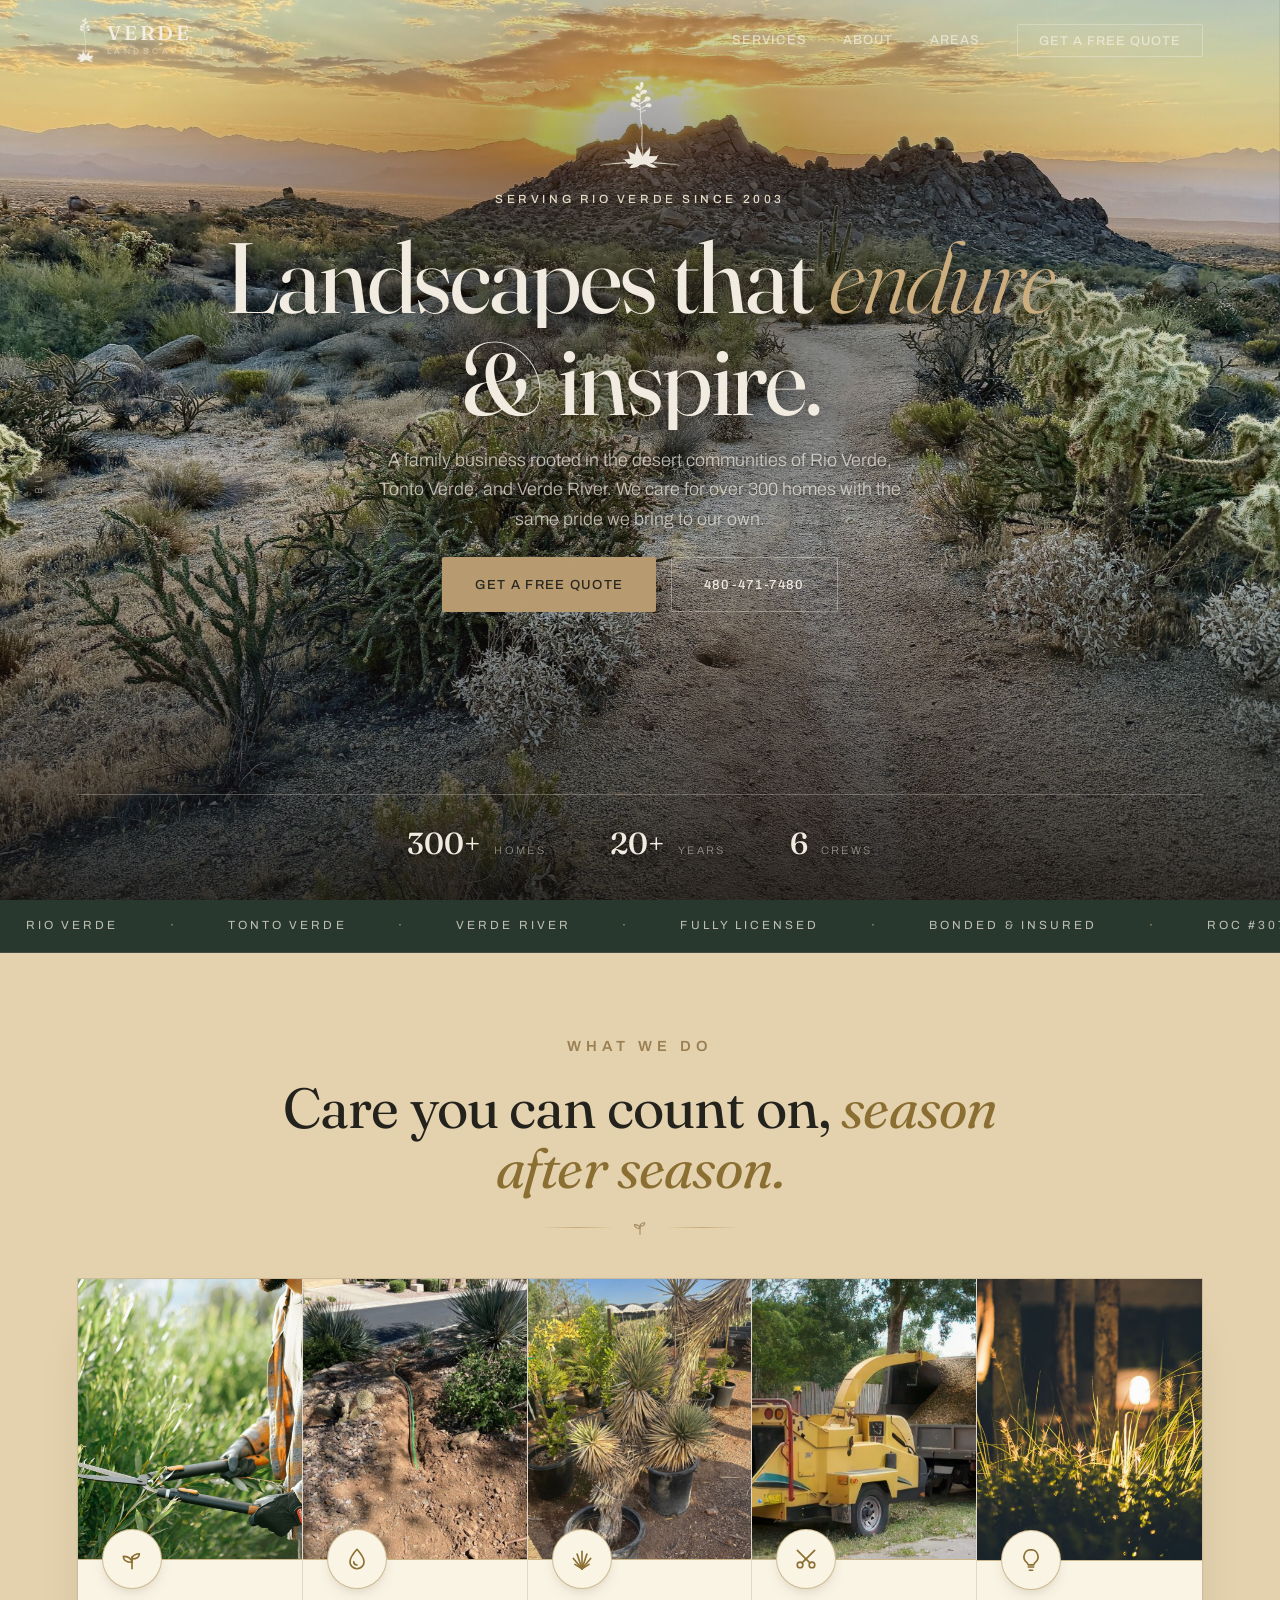
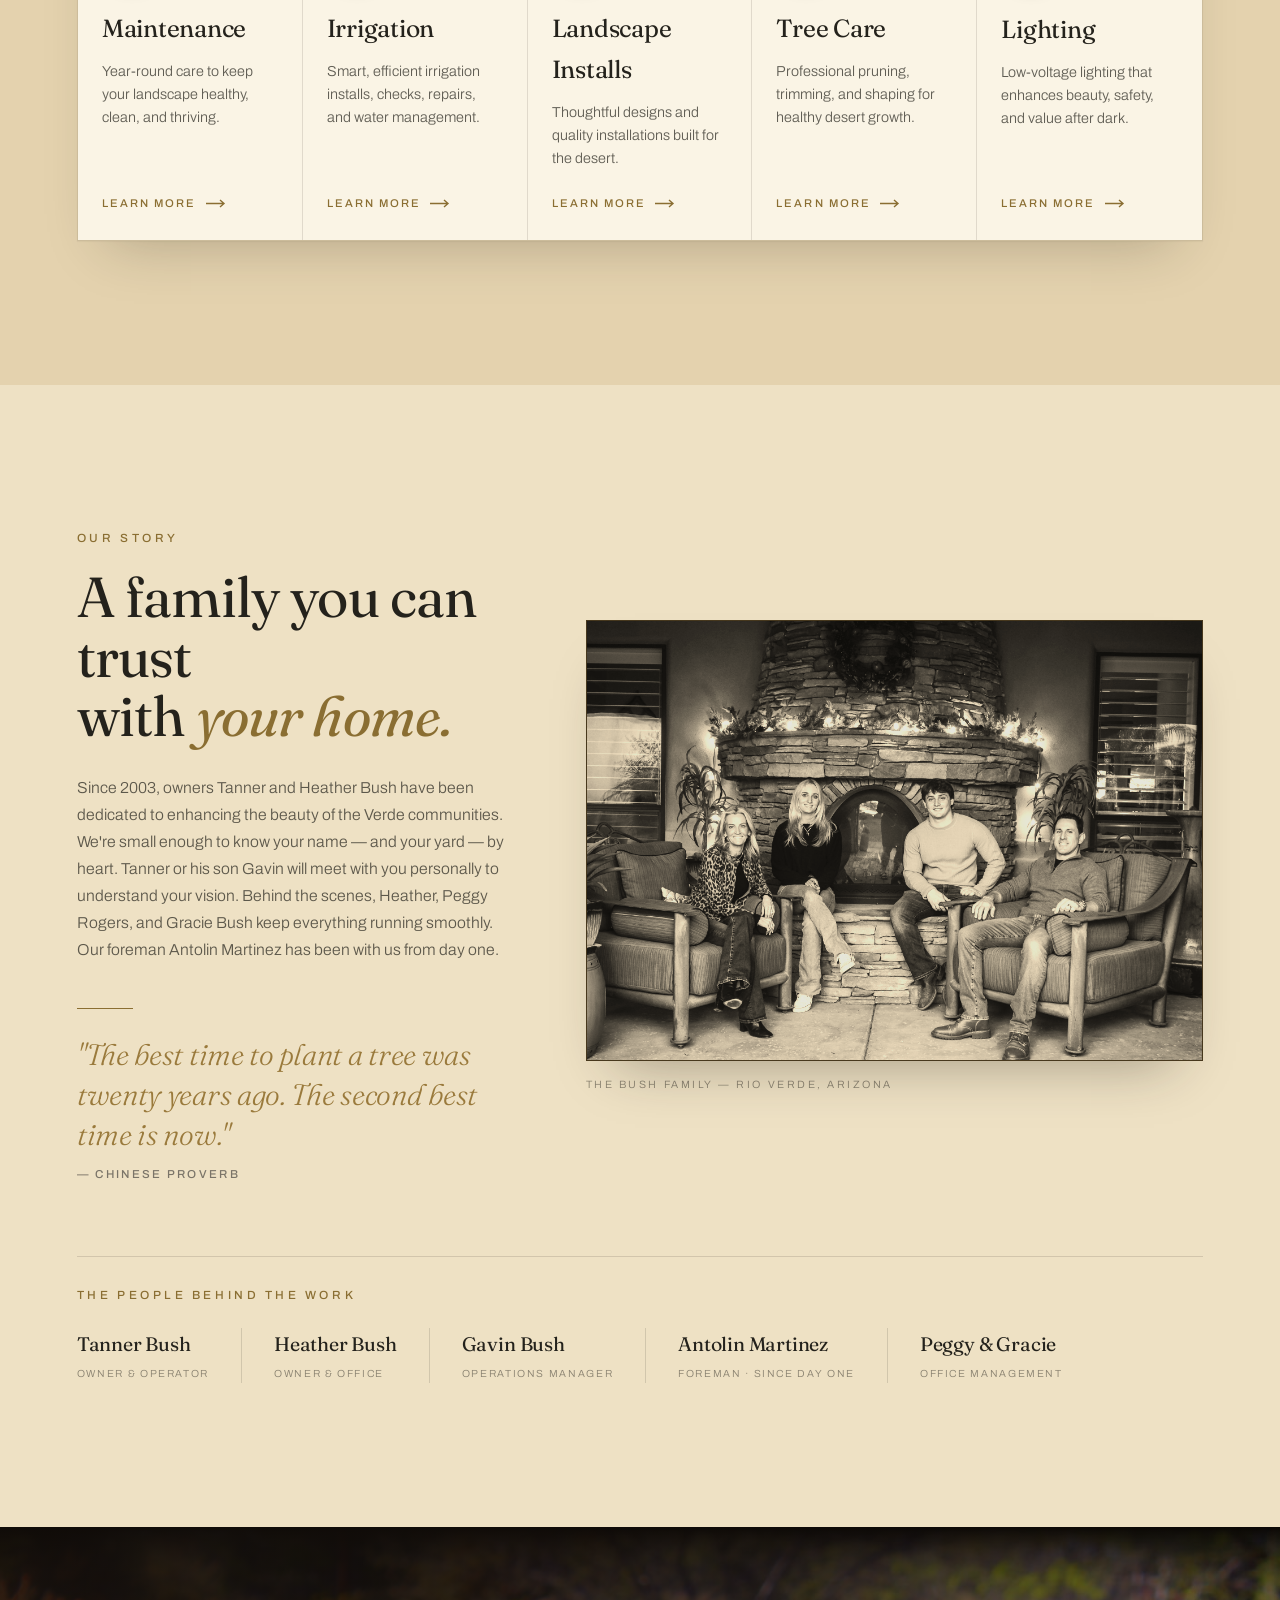
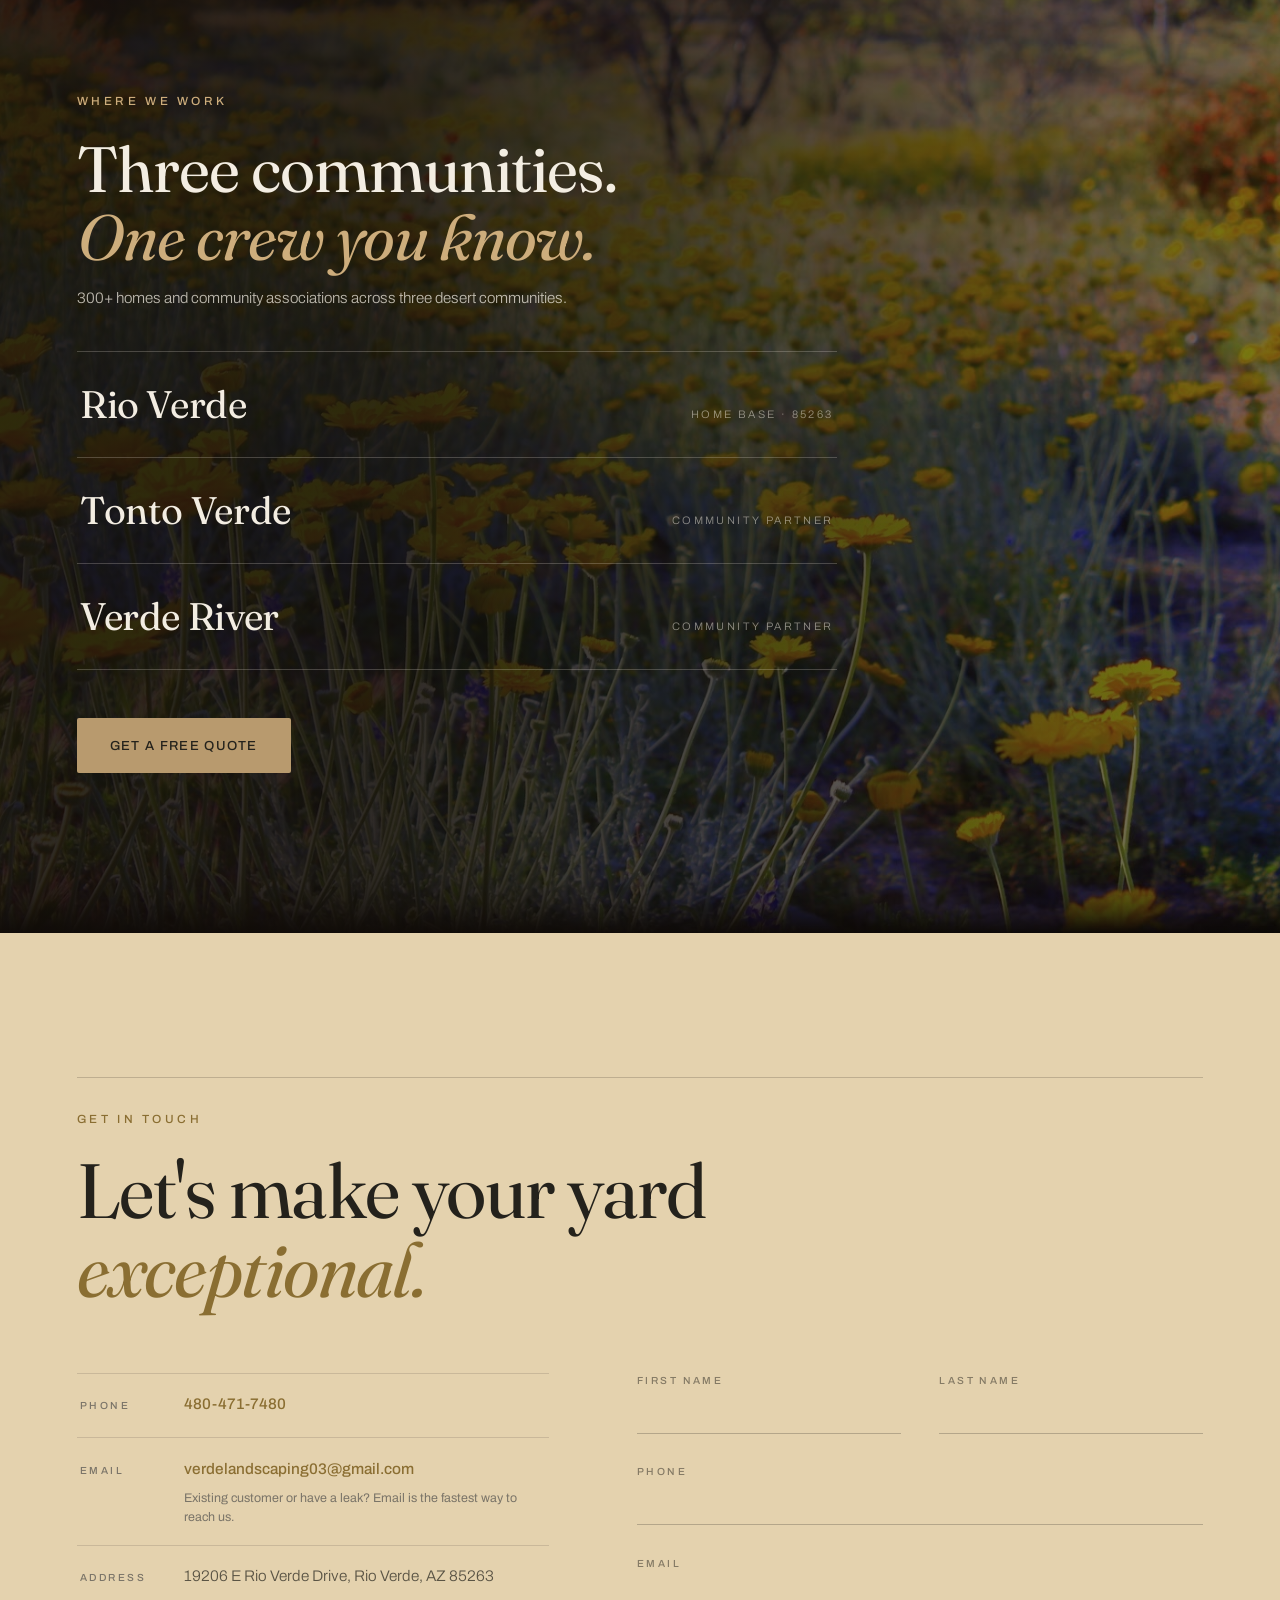
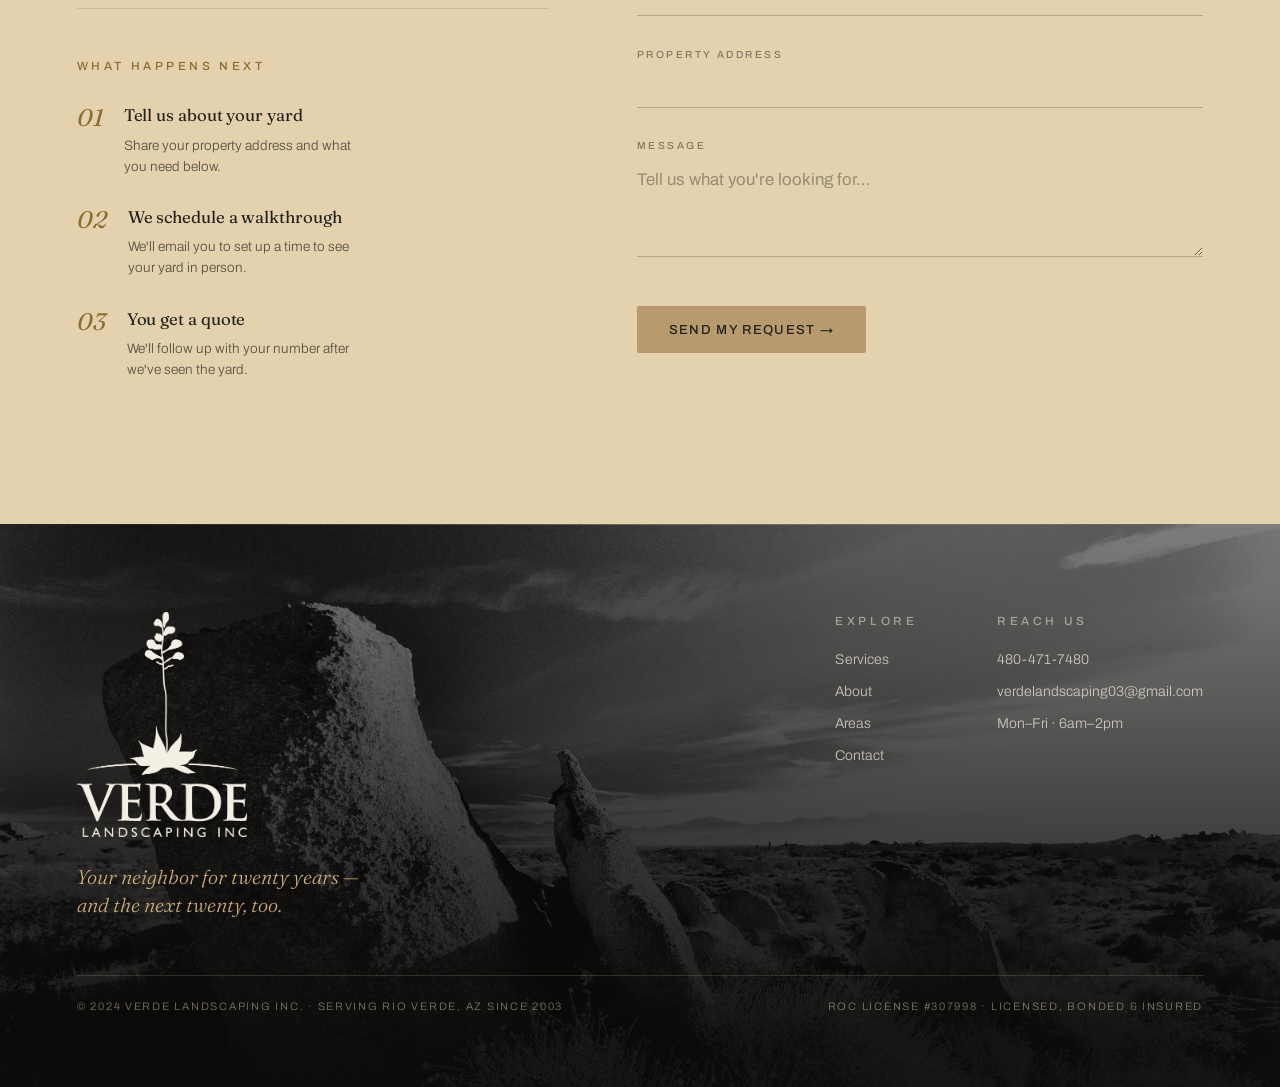
==== index.html @ 2bb6f4e3 "Remove duplicate hairline between contact list and What Happens Next block Co-Authored-By: Claude So" ====
<!DOCTYPE html>
<html lang="en">
<head>
<meta charset="UTF-8">
<meta name="viewport" content="width=device-width, initial-scale=1.0">
<title>Verde Landscaping Inc. — Rio Verde, Arizona</title>
<meta name="description" content="Family-run landscaping in Rio Verde, Tonto Verde & Verde River, AZ. Licensed, bonded & insured. Serving 300+ homes since 2003.">
<link rel="icon" type="image/png" href="[data-uri]">
<link rel="preconnect" href="https://fonts.googleapis.com">
<link rel="preconnect" href="https://fonts.gstatic.com" crossorigin>
<link href="https://fonts.googleapis.com/css2?family=Fraunces:ital,opsz,wght@0,9..144,300;0,9..144,400;0,9..144,500;0,9..144,600;1,9..144,300;1,9..144,400;1,9..144,500&family=Archivo:wght@300;400;500;600&display=swap" rel="stylesheet">
<style>
:root{
  --bg:#E4D2AE;          /* tan page backdrop */
  --bg2:#EEE1C4;         /* raised surface — cards, about */
  --night:#29382E;       /* deep verde band — marquee, areas, footer */
  --cream:#24221C;       /* primary INK text (name kept for cascade) */
  --cream-70:rgba(36,34,28,.72);
  --cream-50:rgba(36,34,28,.5);
  --cream-line:rgba(36,34,28,.14);
  --green:#B89A6E;       /* action — warm gold (buttons take ink text) */
  --green-deep:#9A7E54;
  --green-lt:#8A6E32;    /* labels, links, accents on cream */
  --sage:#9A7A3C;        /* italic highlights — gold-brown */
  --dawn:#CDAD7C;        /* hero emphasis — warm sand (on photo) */
  --taupe:#7A7468;       /* muted labels on cream */
  --on-dark:#F3EDE2;     /* light text on the deep-green/photo bands */
  --on-dark-70:rgba(243,237,226,.74);
  --on-dark-50:rgba(243,237,226,.52);
  --serif:'Fraunces',Georgia,serif;
  --sans:'Archivo',-apple-system,'Segoe UI',sans-serif;
  --ease:cubic-bezier(.22,.61,.36,1);
  --pad:6vw;
}
*{margin:0;padding:0;box-sizing:border-box}
html{scroll-behavior:smooth}
body{
  font-family:var(--sans);font-weight:300;
  background:var(--bg);color:var(--cream);
  line-height:1.65;-webkit-font-smoothing:antialiased;overflow-x:hidden;
}
img{display:block;max-width:100%}
a{color:inherit;text-decoration:none}
::selection{background:var(--green);color:var(--cream)}

/* grain texture */
.grain{
  position:fixed;inset:0;z-index:90;pointer-events:none;opacity:.06;
  background-image:url("data:image/svg+xml,%3Csvg xmlns='http://www.w3.org/2000/svg' width='180' height='180'%3E%3Cfilter id='n'%3E%3CfeTurbulence type='fractalNoise' baseFrequency='0.85' numOctaves='2'/%3E%3C/filter%3E%3Crect width='180' height='180' filter='url(%23n)'/%3E%3C/svg%3E");
}

.label{
  font-size:.74rem;letter-spacing:.3em;text-transform:uppercase;
  font-weight:500;color:var(--green-lt);
}
.hline{
  display:block;height:1px;background:var(--cream);opacity:.2;
  transform:scaleX(0);transform-origin:left;transition:transform 1.4s var(--ease);
}
.hline.in{transform:scaleX(1)}

.reveal{opacity:0;transform:translateY(30px);transition:opacity .9s var(--ease),transform .9s var(--ease)}
.reveal.in{opacity:1;transform:none}
.reveal.d1{transition-delay:.12s}.reveal.d2{transition-delay:.24s}.reveal.d3{transition-delay:.36s}.reveal.d4{transition-delay:.48s}.reveal.d5{transition-delay:.6s}
@media (prefers-reduced-motion:reduce){
  html{scroll-behavior:auto}
  .reveal,.hline{opacity:1;transform:none;transition:none}
  .hline{opacity:.2}
  .line-inner{transform:none!important;transition:none!important}
  .mq-track{animation:none!important}
  #heroBg{transform:none!important}
}


.hero h1{text-shadow:0 2px 20px rgba(13,9,7,.75)}
.hero-sub{text-shadow:0 1px 12px rgba(13,9,7,.8)}
.hstat b,.hstat span{text-shadow:0 1px 10px rgba(13,9,7,.85)}

/* ============ NAV ============ */
.nav{position:fixed;inset:0 0 auto 0;z-index:100;transition:background .45s var(--ease),box-shadow .45s}
.nav.solid{background:rgba(228,210,174,.92);-webkit-backdrop-filter:blur(14px);backdrop-filter:blur(14px);box-shadow:0 1px 0 rgba(36,34,28,.1)}
.nav-inner{display:flex;align-items:center;justify-content:space-between;padding:1.1rem var(--pad)}
.nav.solid .nav-inner{padding:.75rem var(--pad)}
.lockup{display:flex;align-items:center;gap:.85rem}
.logo-mark{height:44px;width:auto;transition:height .45s var(--ease)}
.nav.solid .logo-mark{height:36px}
.logo-mark.mark-dark{display:none}
.nav.solid .logo-mark.mark-light{display:none}
.nav.solid .logo-mark.mark-dark{display:block}
.logo-text{font-family:var(--serif);font-weight:500;font-size:1.25rem;letter-spacing:.14em;color:var(--on-dark);line-height:1;transition:color .45s}
.logo-text small{display:block;font-family:var(--sans);font-weight:400;font-size:.52rem;letter-spacing:.42em;text-transform:uppercase;color:var(--on-dark-50);margin-top:.35rem;transition:color .45s}
.nav.solid .logo-text{color:var(--cream)}
.nav.solid .logo-text small{color:var(--cream-50)}
.nav-links{display:flex;align-items:center;gap:2.3rem;list-style:none}
.nav-links a{font-size:.8rem;font-weight:500;letter-spacing:.08em;text-transform:uppercase;color:var(--on-dark-70);transition:color .3s}
.nav-links a:hover{color:var(--on-dark)}
.nav.solid .nav-links a{color:var(--cream-70)}
.nav.solid .nav-links a:hover{color:var(--cream)}
.nav-cta{border:1px solid rgba(243,237,226,.4);padding:.55rem 1.3rem;border-radius:2px;transition:all .3s!important}
.nav-cta:hover{background:var(--green);border-color:var(--green);color:var(--cream)!important}
.nav.solid .nav-cta{border-color:rgba(36,34,28,.25)}
.nav.solid .nav-cta:hover{background:var(--green);border-color:var(--green);color:var(--cream)!important}
.nav-toggle{display:none;background:none;border:0;cursor:pointer;width:34px;height:24px;position:relative;z-index:101}
.nav-toggle span{position:absolute;left:0;width:100%;height:1.5px;background:var(--on-dark);transition:.3s}
.nav.solid .nav-toggle span{background:var(--cream)}
.nav-toggle span:nth-child(1){top:4px}.nav-toggle span:nth-child(2){top:11px}.nav-toggle span:nth-child(3){top:18px}

/* ============ HERO ============ */
.hero{position:relative;min-height:100vh;display:flex;flex-direction:column;justify-content:flex-end;overflow:hidden;background:var(--night)}
#heroBg{position:absolute;inset:-12% 0;will-change:transform;background:url('assets/photos/hero.jpg') center 67%/cover no-repeat}
.hero::after{
  content:"";position:absolute;inset:0;
  background:radial-gradient(56% 42% at 50% 24%,rgba(13,9,7,.38),transparent 78%),linear-gradient(to top,var(--bg) 0%,rgba(26,19,14,.18) 26%,rgba(18,13,9,.25) 100%);
}
.hero-side{
  position:absolute;left:calc(var(--pad)/2.5);bottom:24vh;z-index:3;
  writing-mode:vertical-rl;transform:rotate(180deg);
  font-size:.62rem;letter-spacing:.4em;text-transform:uppercase;color:var(--cream-50);
}
.hero{justify-content:flex-start;padding-top:max(82px,6vh)}
.hero-main{position:relative;z-index:2;padding:0 var(--pad);display:flex;flex-direction:column;align-items:center;text-align:center}
.hero-logo{height:clamp(78px,9.5vh,112px);width:auto;filter:drop-shadow(0 8px 32px rgba(0,0,0,.55));margin-bottom:1.1rem}
.hero-eyebrow{margin-bottom:.9rem}
.hero h1{font-family:var(--serif);font-weight:400;line-height:1.02;letter-spacing:-.02em;font-size:clamp(3rem,7.8vw,6.8rem);color:var(--cream)}
.hero h1 .ln{display:block;overflow:hidden}
.line-inner{display:inline-block;transform:translateY(115%);transition:transform 1.1s var(--ease)}
.ln:nth-child(1) .line-inner{transition-delay:.25s}
.ln:nth-child(2) .line-inner{transition-delay:.4s}
.hero.loaded .line-inner{transform:none}
.hero h1 em{font-style:italic;font-weight:300;color:var(--dawn)}
.hero-row{position:relative;z-index:2;display:flex;flex-direction:column;align-items:center;text-align:center;gap:1.4rem;padding:0 var(--pad);margin-top:1rem}
.hero-sub{color:var(--cream-70);font-size:clamp(1.05rem,1.4vw,1.3rem);max-width:54ch}
.hero-ctas{display:flex;gap:.9rem;flex-wrap:wrap;justify-content:center}
.btn{
  display:inline-block;font-family:var(--sans);font-size:.82rem;font-weight:500;letter-spacing:.1em;text-transform:uppercase;
  padding:1rem 2rem;border-radius:2px;border:1px solid transparent;cursor:pointer;transition:all .3s var(--ease);color:var(--on-dark);
}
.btn-solid{background:var(--green);color:var(--cream)}
.btn-solid:hover{background:var(--green-deep);transform:translateY(-2px)}
.btn-ghost{border-color:rgba(243,237,226,.4)}
.btn-ghost:hover{border-color:var(--on-dark);background:rgba(243,237,226,.08)}
.hero-strip{
  position:relative;z-index:2;margin:auto var(--pad) 0;padding:1.4rem 0 2rem;
  border-top:1px solid rgba(243,237,226,.25);display:flex;gap:4rem;justify-content:center;
}
.hstat{display:flex;gap:.8rem;align-items:baseline}
.hstat b{font-family:var(--serif);font-size:1.9rem;font-weight:500;color:var(--cream)}
.hstat span{font-size:.68rem;letter-spacing:.22em;text-transform:uppercase;color:var(--cream-50)}

/* ============ MARQUEE ============ */
.marquee{background:var(--night);color:var(--taupe);overflow:hidden;padding:1rem 0;border-bottom:1px solid var(--cream-line)}
.mq-track{display:flex;width:max-content;animation:mq 36s linear infinite}
.marquee:hover .mq-track{animation-play-state:paused}
.mq-track span{font-size:.74rem;letter-spacing:.26em;text-transform:uppercase;font-weight:400;padding:0 1.6rem;white-space:nowrap}
.mq-track i{font-style:normal;color:var(--green-lt)}
@keyframes mq{to{transform:translateX(-50%)}}

/* ============ SERVICES ============ */
.services{padding:5rem var(--pad) 9rem;text-align:center}
.svc-head{max-width:720px;margin:0 auto}
.svc-head .label{font-size:.92rem;font-weight:600;letter-spacing:.34em;color:var(--green-deep)}
.svc-head h2{font-family:var(--serif);font-weight:400;font-size:clamp(2.2rem,4.4vw,3.6rem);line-height:1.06;letter-spacing:-.015em;color:var(--cream);margin-top:1.2rem}
.svc-head h2 em{font-style:italic;color:var(--green-lt)}
.svc-divider{display:flex;align-items:center;justify-content:center;gap:1rem;margin:1.3rem auto 0;max-width:200px;color:var(--green-deep)}
.svc-divider::before,.svc-divider::after{content:"";flex:1;height:1px;background:linear-gradient(to right,transparent,rgba(166,132,62,.5),transparent)}
.svc-divider svg{width:18px;height:18px;flex:0 0 auto;opacity:.85}

.svc-grid{
  display:grid;grid-template-columns:repeat(5,1fr);gap:0;
  margin-top:2.6rem;text-align:left;
  border:1px solid rgba(36,31,22,.12);
  box-shadow:0 1px 1px rgba(36,31,22,.04),0 30px 55px -30px rgba(36,31,22,.28);
}
.svc-card{
  --card-bg:#FAF4E5;
  position:relative;z-index:1;
  display:flex;flex-direction:column;background:var(--card-bg);
  border-right:1px solid rgba(36,31,22,.12);overflow:visible;
  transform:scale(1);transform-origin:center;
  transition:transform .18s ease-out,box-shadow .18s ease-out,z-index .18s;
}
.svc-card:last-child{border-right:none}
.svc-card.d1,.svc-card.d2,.svc-card.d3,.svc-card.d4,.svc-card.d5{transition-delay:0s}
.svc-card:hover{z-index:3;transform:scale(1.035);box-shadow:0 2px 2px rgba(36,31,22,.06),0 30px 50px -22px rgba(70,55,25,.38)}
.svc-card-media{position:relative;aspect-ratio:4/5;overflow:hidden;background:var(--night)}
.svc-card-media img{width:100%;height:100%;object-fit:cover;filter:saturate(1) brightness(.99);transition:filter .18s ease-out}
.svc-card:hover .svc-card-media img{filter:saturate(1.08) brightness(1.04)}
.svc-card-body{position:relative;z-index:2;padding:0 1.5rem 1.7rem;display:flex;flex-direction:column;flex:1}
.svc-card-body::before{content:"";position:absolute;top:0;left:0;right:0;height:1px;background:rgba(166,132,62,.55);transition:background .45s}
.svc-card:hover .svc-card-body::before{background:rgba(150,116,52,.85)}
.svc-icon{
  position:relative;z-index:1;
  width:60px;height:60px;border-radius:50%;margin-top:-30px;margin-bottom:1.2rem;
  display:flex;align-items:center;justify-content:center;
  background:var(--card-bg);border:1px solid rgba(166,132,62,.5);
  box-shadow:0 6px 16px -8px rgba(70,55,25,.35);transition:border-color .45s,background .45s;
}
.svc-card:hover .svc-icon{border-color:var(--green-deep);background:#FFFBF1}
.svc-icon svg{width:26px;height:26px;stroke:var(--green-lt);stroke-width:1.5;fill:none;stroke-linecap:round;stroke-linejoin:round}
.svc-card h3{font-family:var(--serif);font-weight:400;font-size:1.55rem;letter-spacing:-.01em;color:var(--cream);margin-bottom:.7rem}
.svc-card p{font-size:.9rem;line-height:1.6;color:var(--cream-70);margin-bottom:1.5rem}
.svc-more{
  margin-top:auto;display:inline-flex;align-items:center;gap:.6rem;
  font-size:.7rem;font-weight:500;letter-spacing:.18em;text-transform:uppercase;color:var(--green-lt);
}
.svc-more svg{width:20px;height:9px;stroke:var(--green-lt);stroke-width:1.4;fill:none;transition:transform .35s var(--ease)}
.svc-card:hover .svc-more svg{transform:translateX(6px)}
@media (max-width:1180px){
  .svc-grid{grid-template-columns:repeat(3,1fr)}
  .svc-card{border-right:1px solid rgba(36,31,22,.12);border-bottom:none}
  .svc-card:nth-child(3n),.svc-card:last-child{border-right:none}
  .svc-card:nth-child(-n+3){border-bottom:1px solid rgba(36,31,22,.12)}
}
@media (max-width:820px){
  .svc-grid{grid-template-columns:repeat(2,1fr)}
  .svc-card{border-right:1px solid rgba(36,31,22,.12);border-bottom:none}
  .svc-card:nth-child(2n),.svc-card:last-child{border-right:none}
  .svc-card:nth-child(-n+4){border-bottom:1px solid rgba(36,31,22,.12)}
}
@media (max-width:520px){
  .svc-grid{grid-template-columns:1fr;max-width:380px;margin-left:auto;margin-right:auto}
  .svc-card{border-right:none;border-bottom:1px solid rgba(36,31,22,.12)}
  .svc-card:last-child{border-bottom:none}
}

/* ============ ABOUT — story left, family portrait right ============ */
.about{padding:9rem var(--pad);background:var(--bg2)}
.about-grid{display:grid;grid-template-columns:.92fr 1.3fr;gap:4.5rem;align-items:center;max-width:1300px;margin:0 auto}
.about-story{max-width:540px}
.about h2{font-family:var(--serif);font-weight:400;font-size:clamp(2.2rem,4.4vw,3.6rem);line-height:1.05;letter-spacing:-.015em;color:var(--cream);margin-top:1.2rem}
.about h2 em{font-style:italic;color:var(--green-lt)}
.about-body{margin-top:1.9rem;color:var(--cream-70);max-width:54ch;font-size:.99rem;line-height:1.7}
.pull{
  font-family:var(--serif);font-style:italic;font-weight:300;
  font-size:clamp(1.4rem,2.3vw,1.9rem);line-height:1.35;letter-spacing:-.01em;
  margin:2.8rem 0 .7rem;color:var(--sage);max-width:32ch;
}
.pull::before{content:"";display:block;width:56px;height:1px;background:var(--green-lt);margin-bottom:1.6rem}
.attr{font-size:.72rem;letter-spacing:.2em;text-transform:uppercase;color:var(--taupe);font-weight:500}
/* family portrait — warm sepia duotone so the B&W harmonizes with the clay/cream palette */
.about-photo{align-self:center}
.about-photo .frame{position:relative;aspect-ratio:7/5;overflow:hidden;background:#1a140d;
  border:1px solid rgba(166,132,62,.32);box-shadow:0 30px 55px -30px rgba(36,31,22,.4)}
.about-photo img{width:100%;height:100%;object-fit:cover;object-position:center 42%;
  filter:grayscale(1) sepia(.46) saturate(1.25) contrast(1.04) brightness(.9);
  transform:scale(1.01);transition:transform 1.4s var(--ease)}
.about-photo:hover img{transform:scale(1.05)}
.about-photo .cap{margin-top:.95rem;font-size:.66rem;letter-spacing:.24em;text-transform:uppercase;color:var(--cream-50)}
/* roster — full-width strip below */
.about-roster{max-width:1280px;margin:4.5rem auto 0;border-top:1px solid var(--cream-line);padding-top:1.8rem}
.about-roster .label{display:block;margin-bottom:1.4rem}
.about-roster ul{list-style:none;display:flex;flex-wrap:wrap;gap:1.4rem 0}
.about-roster li{display:flex;flex-direction:column;gap:.34rem;padding:0 2rem;border-left:1px solid var(--cream-line)}
.about-roster li:first-child{padding-left:0;border-left:none}
.about-roster .nm{font-family:var(--serif);font-weight:400;font-size:1.22rem;letter-spacing:-.01em;color:var(--cream)}
.about-roster .rl{font-size:.64rem;letter-spacing:.16em;text-transform:uppercase;color:var(--cream-50)}

/* ============ AREAS ============ */
.areas{position:relative;padding:10rem var(--pad);overflow:hidden;background:var(--night)}
.areas-bg{position:absolute;inset:0;background:url('assets/photos/IMG_0475.JPG') center/cover;filter:saturate(.9)}
.areas::after{content:"";position:absolute;inset:0;background:linear-gradient(to right,rgba(18,13,9,.88) 30%,rgba(18,13,9,.55))}
.areas-inner{position:relative;z-index:2;max-width:760px}
.areas h2{font-family:var(--serif);font-weight:400;font-size:clamp(2.4rem,5vw,4.2rem);line-height:1.05;letter-spacing:-.015em;margin:1.4rem 0 1rem;color:var(--cream)}
.areas h2 em{font-style:italic;color:var(--sage)}
.areas-note{color:var(--cream-70);font-size:.95rem;margin-bottom:2.5rem}
.area-list{list-style:none;margin-bottom:3rem}
.area-list li{display:flex;align-items:baseline;gap:1.6rem;padding:1.3rem .2rem;border-bottom:1px solid rgba(243,237,226,.22);transition:padding-left .4s var(--ease)}
.area-list li:first-child{border-top:1px solid rgba(243,237,226,.22)}
.area-list li:hover{padding-left:1rem}
.area-list .nm{font-family:var(--serif);font-weight:400;font-size:clamp(1.6rem,3vw,2.4rem);letter-spacing:-.01em;color:var(--cream)}
.area-list li:hover .nm{font-style:italic;color:var(--sage)}
.area-list .zip{margin-left:auto;font-size:.68rem;letter-spacing:.22em;text-transform:uppercase;color:var(--cream-50)}

/* ============ CONTACT ============ */
.contact{padding:9rem var(--pad)}
.contact-head{margin-bottom:4rem}
.contact-head h2{font-family:var(--serif);font-weight:400;font-size:clamp(2.6rem,6vw,5rem);line-height:1.02;letter-spacing:-.02em;margin-top:1.4rem;max-width:14ch;color:var(--cream)}
.contact-head h2 em{font-style:italic;color:var(--green-lt)}
.contact-grid{display:grid;grid-template-columns:1fr 1.2fr;gap:5.5rem;align-items:start}
.cl{list-style:none}
.cl li{padding:1.15rem .2rem;border-bottom:1px solid var(--cream-line);display:flex;gap:1.6rem;align-items:baseline;font-size:.96rem;color:var(--cream-70)}
.cl li:first-child{border-top:1px solid var(--cream-line)}
.cl .k{flex:0 0 78px;font-size:.64rem;letter-spacing:.24em;text-transform:uppercase;color:var(--taupe);font-weight:500}
.cl a{color:var(--green-lt);font-weight:500;border-bottom:1px solid transparent;transition:border-color .3s}
.contact-note{display:block;margin-top:.45rem;font-size:.78rem;line-height:1.5;color:var(--taupe);font-weight:400}
.cl a:hover{border-color:var(--green-lt)}
.next-steps{margin-top:3rem}
.next-steps .label{display:block;margin-bottom:1.6rem}
.next-steps ol{list-style:none;display:flex;flex-direction:column;gap:1.7rem}
.next-steps li{display:flex;gap:1.3rem;align-items:flex-start}
.next-steps .ns-num{font-family:var(--serif);font-style:italic;font-weight:400;font-size:1.5rem;color:var(--green-lt);line-height:1.3;flex:0 0 auto}
.next-steps .ns-copy{display:flex;flex-direction:column;gap:.3rem}
.next-steps .ns-t{font-family:var(--serif);font-weight:400;font-size:1.05rem;color:var(--cream);letter-spacing:-.005em}
.next-steps .ns-d{font-size:.85rem;color:var(--cream-70);line-height:1.55;max-width:30ch}
.form .field{margin-bottom:1.9rem}
.form label{display:block;font-size:.64rem;letter-spacing:.24em;text-transform:uppercase;font-weight:500;color:var(--cream-50);margin-bottom:.4rem}
.form input,.form select,.form textarea{
  width:100%;font-family:var(--sans);font-weight:400;font-size:1.05rem;color:var(--cream);
  background:transparent;border:0;border-bottom:1px solid rgba(36,34,28,.25);border-radius:0;
  padding:.55rem 0;transition:border-color .3s;
}
.form select{color:var(--cream)}
.form select option{background:var(--bg2);color:var(--cream)}
.form textarea{min-height:96px;resize:vertical}
.form ::placeholder{color:rgba(36,34,28,.4)}
.form input:focus,.form select:focus,.form textarea:focus{outline:none;border-bottom:1.5px solid var(--green-lt)}
.form-row{display:grid;grid-template-columns:1fr 1fr;gap:2.4rem}
.form .btn-solid{margin-top:.6rem;border:0}
.form-success{display:none;padding:2rem 0}
.form-success.show{display:block}
.form-success .big{font-family:var(--serif);font-style:italic;font-size:1.8rem;margin-bottom:.8rem;color:var(--cream)}
.form-success a{color:var(--green-lt);font-weight:500}

/* ============ FOOTER ============ */
.footer{background:var(--night);color:var(--cream-70);padding:5.5rem var(--pad) 3rem;overflow:hidden;position:relative}
.footer-bg{position:absolute;inset:0;z-index:0;background:url('assets/photos/footer-boulders.jpg') center 38%/cover;filter:saturate(0) contrast(1.05) brightness(.85)}
.footer::after{content:"";position:absolute;inset:0;z-index:1;background:linear-gradient(180deg,rgba(12,11,9,.45) 0%,rgba(12,11,9,.92) 90%)}
.footer::before{
  content:"";position:absolute;left:0;right:0;top:0;height:1px;z-index:3;
  background:linear-gradient(to right,transparent,rgba(229,168,118,.4),transparent);
}
.footer-top{position:relative;z-index:2;display:flex;justify-content:space-between;gap:3rem;flex-wrap:wrap;padding-bottom:3.5rem;align-items:flex-start}
.footer-logo{width:170px}
.footer-tag{font-family:var(--serif);font-style:italic;font-weight:300;font-size:1.25rem;color:var(--sage);max-width:24ch;line-height:1.4;margin-top:1.6rem}
.footer-cols{display:flex;gap:5rem;flex-wrap:wrap}
.fcol .label{display:block;margin-bottom:1rem;color:var(--cream-50)}
.fcol ul{list-style:none}
.fcol li{margin-bottom:.55rem;font-size:.88rem}
.fcol a:hover{color:var(--green-lt)}
.footer-legal{
  position:relative;z-index:2;
  display:flex;justify-content:space-between;gap:2rem;flex-wrap:wrap;
  padding:1.4rem 0;border-top:1px solid var(--cream-line);
  font-size:.68rem;letter-spacing:.16em;text-transform:uppercase;color:rgba(243,237,226,.4);
}
/* ============ LIGHT-THEME DARK BANDS ============ */
.hero::after{background:radial-gradient(60% 46% at 50% 28%,rgba(15,11,8,.5),transparent 76%),linear-gradient(to top,rgba(15,11,8,.82),rgba(15,11,8,.12) 46%,rgba(15,11,8,.04) 100%)}
.hero h1{color:var(--on-dark)}
.hero h1 em{color:var(--dawn)}
.hero .label{color:#EADFC8}
.hero-sub{color:var(--on-dark-70)}
.hero-side{color:var(--on-dark-50)}
.hero-strip{border-top-color:rgba(243,237,226,.28)}
.hstat b{color:var(--on-dark)}
.hstat span{color:var(--on-dark-50)}

.marquee{color:var(--on-dark-70);border-bottom-color:rgba(243,237,226,.12)}
.mq-track i{color:var(--dawn)}

.areas .label{color:var(--dawn)}
.areas h2{color:var(--on-dark)}
.areas h2 em{color:var(--dawn)}
.areas-note{color:var(--on-dark-70)}
.area-list li{border-bottom-color:rgba(243,237,226,.22)}
.area-list li:first-child{border-top-color:rgba(243,237,226,.22)}
.area-list .nm{color:var(--on-dark)}
.area-list li:hover .nm{color:var(--dawn)}
.area-list .zip{color:var(--on-dark-50)}

.footer{color:var(--on-dark-70)}
.footer-tag{color:var(--dawn)}
.fcol .label{color:var(--on-dark-50)}
.fcol a:hover{color:var(--dawn)}
.footer-legal{border-top-color:rgba(243,237,226,.14);color:rgba(243,237,226,.45)}
.footer::before{background:linear-gradient(to right,transparent,rgba(205,173,124,.4),transparent)}

/* ============ RESPONSIVE ============ */
@media (max-width:1020px){
  .about-grid,.contact-grid{grid-template-columns:1fr;gap:3rem}
  .about-photo{position:relative;top:0;max-width:620px}
  .hero-strip{gap:2.4rem;flex-wrap:wrap}
  .about-roster ul{gap:1.4rem 0}
  .about-roster li{flex:0 0 50%;padding-left:0;padding-right:1rem;border-left:none}
}
@media (max-width:560px){
  .about-roster li{flex:0 0 100%}
}
@media (max-width:760px){
  .nav-links{
    position:fixed;inset:0 0 auto 0;padding:6rem var(--pad) 3rem;
    flex-direction:column;align-items:flex-start;gap:1.7rem;
    background:rgba(228,210,174,.98);transform:translateY(-105%);transition:transform .45s var(--ease);
  }
  .nav-links a{color:var(--cream-70)}
  .nav-links a:hover{color:var(--cream)}
  .nav-cta{border-color:rgba(36,34,28,.25)}
  .nav-links.open{transform:none}
  .nav-toggle{display:block}
  .hero-side{display:none}
  .hero-logo{height:96px}
  .hero-strip{justify-content:flex-start}
  .logo-mark{height:36px}
  .svc-panel-inner{padding:2.6rem var(--pad)}
  .form-row{grid-template-columns:1fr;gap:0}
  .footer-cols{gap:2.5rem}
}
</style>
</head>
<body>
<div class="grain" aria-hidden="true"></div>

<!-- NAV -->
<nav class="nav" id="nav">
  <div class="nav-inner">
    <a href="#" class="lockup">
      <img class="logo-mark mark-light" src="assets/verde-mark-light.png" alt="Verde Landscaping agave mark"><img class="logo-mark mark-dark" src="assets/verde-mark-dark.png" alt="">
      <span class="logo-text">VERDE<small>Landscaping Inc</small></span>
    </a>
    <button class="nav-toggle" id="navToggle" aria-label="Open menu" aria-expanded="false">
      <span></span><span></span><span></span>
    </button>
    <ul class="nav-links" id="navLinks">
      <li><a href="#services">Services</a></li>
      <li><a href="#about">About</a></li>
      <li><a href="#areas">Areas</a></li>
      <li><a href="#contact" class="nav-cta">Get a Free Quote</a></li>
    </ul>
  </div>
</nav>

<!-- HERO -->
<header class="hero" id="hero">
  <div id="heroBg"></div>
  <div class="hero-side">Est. 2003 — A Family Business</div>
  <div class="hero-main">
    <img class="hero-logo reveal in-load" src="[data-uri]" alt="Verde Landscaping agave mark">
    <div class="hero-eyebrow reveal in-load d1"><span class="label">Serving Rio Verde Since 2003</span></div>
    <h1>
      <span class="ln"><span class="line-inner">Landscapes that <em>endure</em></span></span>
      <span class="ln"><span class="line-inner">&amp; inspire.</span></span>
    </h1>
  </div>
  <div class="hero-row">
    <p class="hero-sub reveal in-load d3">A family business rooted in the desert communities of Rio Verde, Tonto Verde, and Verde River. We care for over 300 homes with the same pride we bring to our own.</p>
    <div class="hero-ctas reveal in-load d3">
      <a href="#contact" class="btn btn-solid">Get a Free Quote</a>
      <a href="tel:4804717480" class="btn btn-ghost">480-471-7480</a>
    </div>
  </div>
  <div class="hero-strip reveal in-load d3">
    <div class="hstat"><b>300+</b><span>Homes</span></div>
    <div class="hstat"><b>20+</b><span>Years</span></div>
    <div class="hstat"><b>6</b><span>Crews</span></div>
  </div>
</header>

<!-- MARQUEE -->
<div class="marquee" aria-hidden="true">
  <div class="mq-track" id="mqTrack">
    <span>Rio Verde</span><span><i>·</i></span><span>Tonto Verde</span><span><i>·</i></span><span>Verde River</span><span><i>·</i></span><span>Fully Licensed</span><span><i>·</i></span><span>Bonded &amp; Insured</span><span><i>·</i></span><span>ROC #307998</span><span><i>·</i></span><span>Family Owned Since 2003</span><span><i>·</i></span>
  </div>
</div>

<!-- SERVICES -->
<section class="services" id="services">
  <div class="svc-head">
    <span class="label reveal">What We Do</span>
    <h2 class="reveal d1">Care you can count on, <em>season after season.</em></h2>
    <div class="svc-divider reveal d2" aria-hidden="true">
      <svg viewBox="0 0 24 24"><path d="M12 22V11" stroke="currentColor" stroke-width="1.4" fill="none" stroke-linecap="round"/><path d="M12 13c-1.4-3-4.4-4.2-7.4-4.2 0 3 2.2 5.2 7.4 5.2z" stroke="currentColor" stroke-width="1.4" fill="none" stroke-linejoin="round"/><path d="M12 10c1.2-2.6 3.8-3.6 6.4-3.6 0 2.6-1.8 4.6-6.4 4.6z" stroke="currentColor" stroke-width="1.4" fill="none" stroke-linejoin="round"/></svg>
    </div>
  </div>

  <div class="svc-grid">
    <!-- Maintenance -->
    <a class="svc-card reveal d1" href="maintenance.html">
      <div class="svc-card-media"><img src="assets/photos/maint.jpg" alt="Gardener trimming a shrub with hand shears" loading="lazy"></div>
      <div class="svc-card-body">
        <span class="svc-icon">
          <svg viewBox="0 0 24 24"><path d="M12 21V10"/><path d="M12 14c-1.6-3.2-4.8-4.4-8-4.4 0 3.2 2.4 5.4 8 5.4z"/><path d="M12 11c1.3-2.7 4-3.8 6.8-3.8 0 2.7-1.9 4.8-6.8 4.8z"/></svg>
        </span>
        <h3>Maintenance</h3>
        <p>Year-round care to keep your landscape healthy, clean, and thriving.</p>
        <span class="svc-more">Learn More <svg viewBox="0 0 20 9"><path d="M0 4.5h18M14 1l4 3.5-4 3.5"/></svg></span>
      </div>
    </a>

    <!-- Irrigation -->
    <a class="svc-card reveal d2" href="irrigation.html">
      <div class="svc-card-media"><img src="assets/photos/irrigation.jpg" alt="New drip irrigation line trenched into a desert landscape bed" loading="lazy"></div>
      <div class="svc-card-body">
        <span class="svc-icon">
          <svg viewBox="0 0 24 24"><path d="M12 3c0 0 6.5 7.4 6.5 11.5a6.5 6.5 0 0 1-13 0C5.5 10.4 12 3 12 3z"/><path d="M9 14.5a3 3 0 0 0 3 3"/></svg>
        </span>
        <h3>Irrigation</h3>
        <p>Smart, efficient irrigation installs, checks, repairs, and water management.</p>
        <span class="svc-more">Learn More <svg viewBox="0 0 20 9"><path d="M0 4.5h18M14 1l4 3.5-4 3.5"/></svg></span>
      </div>
    </a>

    <!-- Landscape Installs -->
    <a class="svc-card reveal d3" href="installs.html">
      <div class="svc-card-media"><img src="assets/photos/install.jpg" alt="Specimen yuccas potted and ready for desert installation" loading="lazy"></div>
      <div class="svc-card-body">
        <span class="svc-icon">
          <svg viewBox="0 0 24 24"><path d="M12 21V5"/><path d="M12 21 7.5 7.5"/><path d="M12 21 16.5 7.5"/><path d="M12 21 4 11.5"/><path d="M12 21 20 11.5"/><path d="M12 21 5.5 17"/><path d="M12 21 18.5 17"/></svg>
        </span>
        <h3>Landscape Installs</h3>
        <p>Thoughtful designs and quality installations built for the desert.</p>
        <span class="svc-more">Learn More <svg viewBox="0 0 20 9"><path d="M0 4.5h18M14 1l4 3.5-4 3.5"/></svg></span>
      </div>
    </a>

    <!-- Tree Care -->
    <a class="svc-card reveal d4" href="tree-care.html">
      <div class="svc-card-media"><img src="assets/photos/treecare.jpg" alt="Wood chipper and truck loaded with trimmed tree limbs" loading="lazy"></div>
      <div class="svc-card-body">
        <span class="svc-icon">
          <svg viewBox="0 0 24 24"><circle cx="6.5" cy="17.5" r="2.6"/><circle cx="17.5" cy="17.5" r="2.6"/><path d="M8.4 15.6 20 4"/><path d="M15.6 15.6 4 4"/><path d="M11 12.6 12 11.6"/></svg>
        </span>
        <h3>Tree Care</h3>
        <p>Professional pruning, trimming, and shaping for healthy desert growth.</p>
        <span class="svc-more">Learn More <svg viewBox="0 0 20 9"><path d="M0 4.5h18M14 1l4 3.5-4 3.5"/></svg></span>
      </div>
    </a>

    <!-- Lighting -->
    <a class="svc-card reveal d5" href="lighting.html">
      <div class="svc-card-media"><img src="assets/photos/lighting.jpg" alt="Warm low-voltage landscape lighting at night" loading="lazy"></div>
      <div class="svc-card-body">
        <span class="svc-icon">
          <svg viewBox="0 0 24 24"><path d="M9.5 18.5h5"/><path d="M10.5 21.5h3"/><path d="M12 2.5a6.5 6.5 0 0 0-4 11.6c.8.65 1.3 1.5 1.4 2.4h5.2c.1-.9.6-1.75 1.4-2.4A6.5 6.5 0 0 0 12 2.5z"/></svg>
        </span>
        <h3>Lighting</h3>
        <p>Low-voltage lighting that enhances beauty, safety, and value after dark.</p>
        <span class="svc-more">Learn More <svg viewBox="0 0 20 9"><path d="M0 4.5h18M14 1l4 3.5-4 3.5"/></svg></span>
      </div>
    </a>
  </div>
</section>

<!-- ABOUT -->
<section class="about" id="about">
  <div class="about-grid">
    <div class="about-story">
      <span class="label reveal" style="display:block">Our Story</span>
      <h2 class="reveal d1">A family you can trust<br>with <em>your home.</em></h2>
      <p class="about-body reveal d2">Since 2003, owners Tanner and Heather Bush have been dedicated to enhancing the beauty of the Verde communities. We're small enough to know your name — and your yard — by heart. Tanner or his son Gavin will meet with you personally to understand your vision. Behind the scenes, Heather, Peggy Rogers, and Gracie Bush keep everything running smoothly. Our foreman Antolin Martinez has been with us from day one.</p>
      <blockquote class="pull reveal d2">"The best time to plant a tree was twenty years ago. The second best time is now."</blockquote>
      <div class="attr reveal d2">— Chinese Proverb</div>
    </div>
    <figure class="about-photo reveal d1">
      <div class="frame">
        <img src="assets/photos/family.jpg" alt="The Bush family by their stone fireplace" loading="lazy">
      </div>
      <figcaption class="cap">The Bush family — Rio Verde, Arizona</figcaption>
    </figure>
  </div>
  <div class="about-roster reveal d2">
    <span class="label">The People Behind the Work</span>
    <ul>
      <li><span class="nm">Tanner Bush</span><span class="rl">Owner &amp; Operator</span></li>
      <li><span class="nm">Heather Bush</span><span class="rl">Owner &amp; Office</span></li>
      <li><span class="nm">Gavin Bush</span><span class="rl">Operations Manager</span></li>
      <li><span class="nm">Antolin Martinez</span><span class="rl">Foreman · Since Day One</span></li>
      <li><span class="nm">Peggy &amp; Gracie</span><span class="rl">Office Management</span></li>
    </ul>
  </div>
</section>

<!-- AREAS -->
<section class="areas" id="areas">
  <div class="areas-bg"></div>
  <div class="areas-inner">
    <span class="label reveal">Where We Work</span>
    <h2 class="reveal d1">Three communities.<br><em>One crew you know.</em></h2>
    <p class="areas-note reveal d2">300+ homes and community associations across three desert communities.</p>
    <ul class="area-list">
      <li class="reveal d1"><span class="nm">Rio Verde</span><span class="zip">Home Base · 85263</span></li>
      <li class="reveal d2"><span class="nm">Tonto Verde</span><span class="zip">Community Partner</span></li>
      <li class="reveal d3"><span class="nm">Verde River</span><span class="zip">Community Partner</span></li>
    </ul>
    <a href="#contact" class="btn btn-solid reveal d3">Get a Free Quote</a>
  </div>
</section>

<!-- CONTACT -->
<section class="contact" id="contact">
  <div class="contact-head">
    <span class="hline"></span>
    <span class="label reveal" style="display:block;margin-top:2rem">Get In Touch</span>
    <h2 class="reveal d1">Let's make your yard <em>exceptional.</em></h2>
  </div>
  <div class="contact-grid">
    <div class="contact-side reveal">
      <ul class="cl">
        <li><span class="k">Phone</span><a href="tel:4804717480">480-471-7480</a></li>
        <li><span class="k">Email</span><span><a href="mailto:verdelandscaping03@gmail.com">verdelandscaping03@gmail.com</a><small class="contact-note">Existing customer or have a leak? Email is the fastest way to reach us.</small></span></li>
        <li><span class="k">Address</span><span>19206 E Rio Verde Drive, Rio Verde, AZ 85263</span></li>
      </ul>
      <div class="next-steps">
        <span class="label">What Happens Next</span>
        <ol>
          <li><span class="ns-num">01</span><div class="ns-copy"><span class="ns-t">Tell us about your yard</span><span class="ns-d">Share your property address and what you need below.</span></div></li>
          <li><span class="ns-num">02</span><div class="ns-copy"><span class="ns-t">We schedule a walkthrough</span><span class="ns-d">We'll email you to set up a time to see your yard in person.</span></div></li>
          <li><span class="ns-num">03</span><div class="ns-copy"><span class="ns-t">You get a quote</span><span class="ns-d">We'll follow up with your number after we've seen the yard.</span></div></li>
        </ol>
      </div>
    </div>
    <div class="form reveal d1">
      <div id="formFields">
        <div class="form-row">
          <div class="field"><label for="fn">First Name</label><input id="fn" type="text" autocomplete="given-name" required></div>
          <div class="field"><label for="ln">Last Name</label><input id="ln" type="text" autocomplete="family-name" required></div>
        </div>
        <div class="field"><label for="ph">Phone</label><input id="ph" type="tel" autocomplete="tel" required></div>
        <div class="field"><label for="em">Email</label><input id="em" type="email" autocomplete="email" required></div>
        <div class="field"><label for="addr">Property Address</label><input id="addr" type="text" autocomplete="street-address" required></div>
        <div class="field"><label for="msg">Message</label><textarea id="msg" placeholder="Tell us what you're looking for…"></textarea></div>
        <button class="btn btn-solid" id="sendBtn" type="button">Send My Request →</button>
      </div>
      <div class="form-success" id="formSuccess">
        <div class="big">Request sent.</div>
        <p>Thanks for reaching out — we'll be in touch soon. For anything urgent, email us directly at <a href="mailto:verdelandscaping03@gmail.com">verdelandscaping03@gmail.com</a>.</p>
      </div>
    </div>
  </div>
</section>

<!-- FOOTER -->
<footer class="footer">
  <div class="footer-bg"></div>
  <div class="footer-top">
    <div>
      <img class="footer-logo" src="assets/verde-logo-light.png" alt="Verde Landscaping Inc.">
      <p class="footer-tag">Your neighbor for twenty years — and the next twenty, too.</p>
    </div>
    <div class="footer-cols">
      <div class="fcol">
        <span class="label">Explore</span>
        <ul>
          <li><a href="#services">Services</a></li>
          <li><a href="#about">About</a></li>
          <li><a href="#areas">Areas</a></li>
          <li><a href="#contact">Contact</a></li>
        </ul>
      </div>
      <div class="fcol">
        <span class="label">Reach Us</span>
        <ul>
          <li><a href="tel:4804717480">480-471-7480</a></li>
          <li><a href="mailto:verdelandscaping03@gmail.com">verdelandscaping03@gmail.com</a></li>
          <li>Mon–Fri · 6am–2pm</li>
        </ul>
      </div>
    </div>
  </div>
  <div class="footer-legal">
    <span>© 2024 Verde Landscaping Inc. · Serving Rio Verde, AZ since 2003</span>
    <span>ROC License #307998 · Licensed, Bonded &amp; Insured</span>
  </div>
</footer>

<script>
(function(){
  var reduce = window.matchMedia('(prefers-reduced-motion: reduce)').matches;

  var mq = document.getElementById('mqTrack');
  mq.innerHTML += mq.innerHTML;

  function loadHero(){
    document.getElementById('hero').classList.add('loaded');
    document.querySelectorAll('.in-load').forEach(function(el){ el.classList.add('in'); });
  }
  if(document.readyState === 'complete'){ loadHero(); }
  else { window.addEventListener('load', loadHero); setTimeout(loadHero, 600); }

  var nav = document.getElementById('nav');
  var heroBg = document.getElementById('heroBg');
  function onScroll(){
    var y = window.scrollY;
    nav.classList.toggle('solid', y > 80);
    if(!reduce && y < window.innerHeight * 1.2){
      heroBg.style.transform = 'translateY(' + (y * 0.35) + 'px)';
    }
  }
  window.addEventListener('scroll', onScroll, {passive:true});
  window.addEventListener('resize', onScroll);
  onScroll();

  var toggle = document.getElementById('navToggle');
  var links = document.getElementById('navLinks');
  toggle.addEventListener('click', function(){
    var open = links.classList.toggle('open');
    toggle.setAttribute('aria-expanded', open);
    nav.classList.add('solid');
  });
  links.querySelectorAll('a').forEach(function(a){
    a.addEventListener('click', function(){ links.classList.remove('open'); });
  });

  var io = new IntersectionObserver(function(entries){
    entries.forEach(function(e){
      if(e.isIntersecting){ e.target.classList.add('in'); io.unobserve(e.target); }
    });
  }, {threshold:.12, rootMargin:'0px 0px -40px 0px'});
  document.querySelectorAll('.reveal:not(.in-load), .hline').forEach(function(el){ io.observe(el); });

  document.getElementById('sendBtn').addEventListener('click', function(){
    var ok = true;
    ['fn','ln','ph','em','addr'].forEach(function(id){
      var f = document.getElementById(id);
      if(!f.value.trim()){ f.style.borderBottomColor = '#C0533C'; ok = false; }
      else { f.style.borderBottomColor = ''; }
    });
    if(!ok) return;
    document.getElementById('formFields').style.display = 'none';
    document.getElementById('formSuccess').classList.add('show');
  });
})();
</script>
</body>
</html>
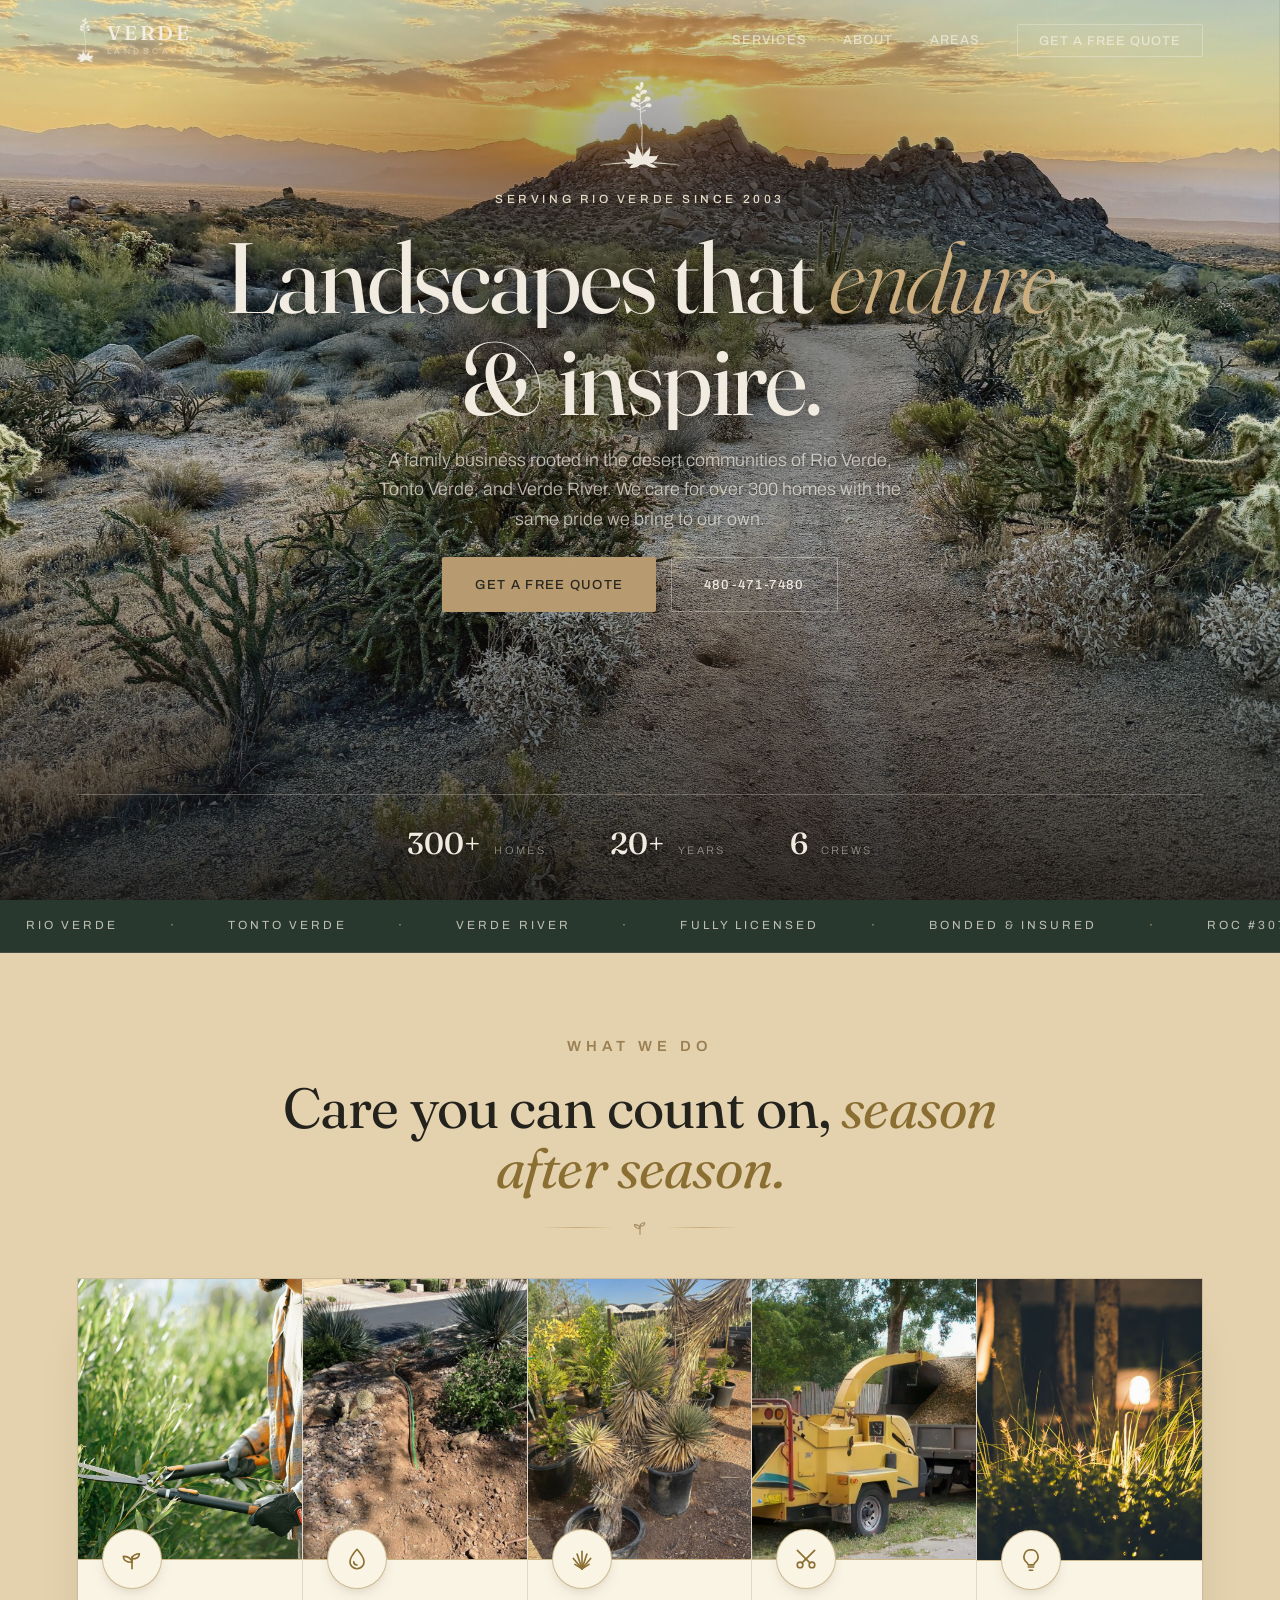
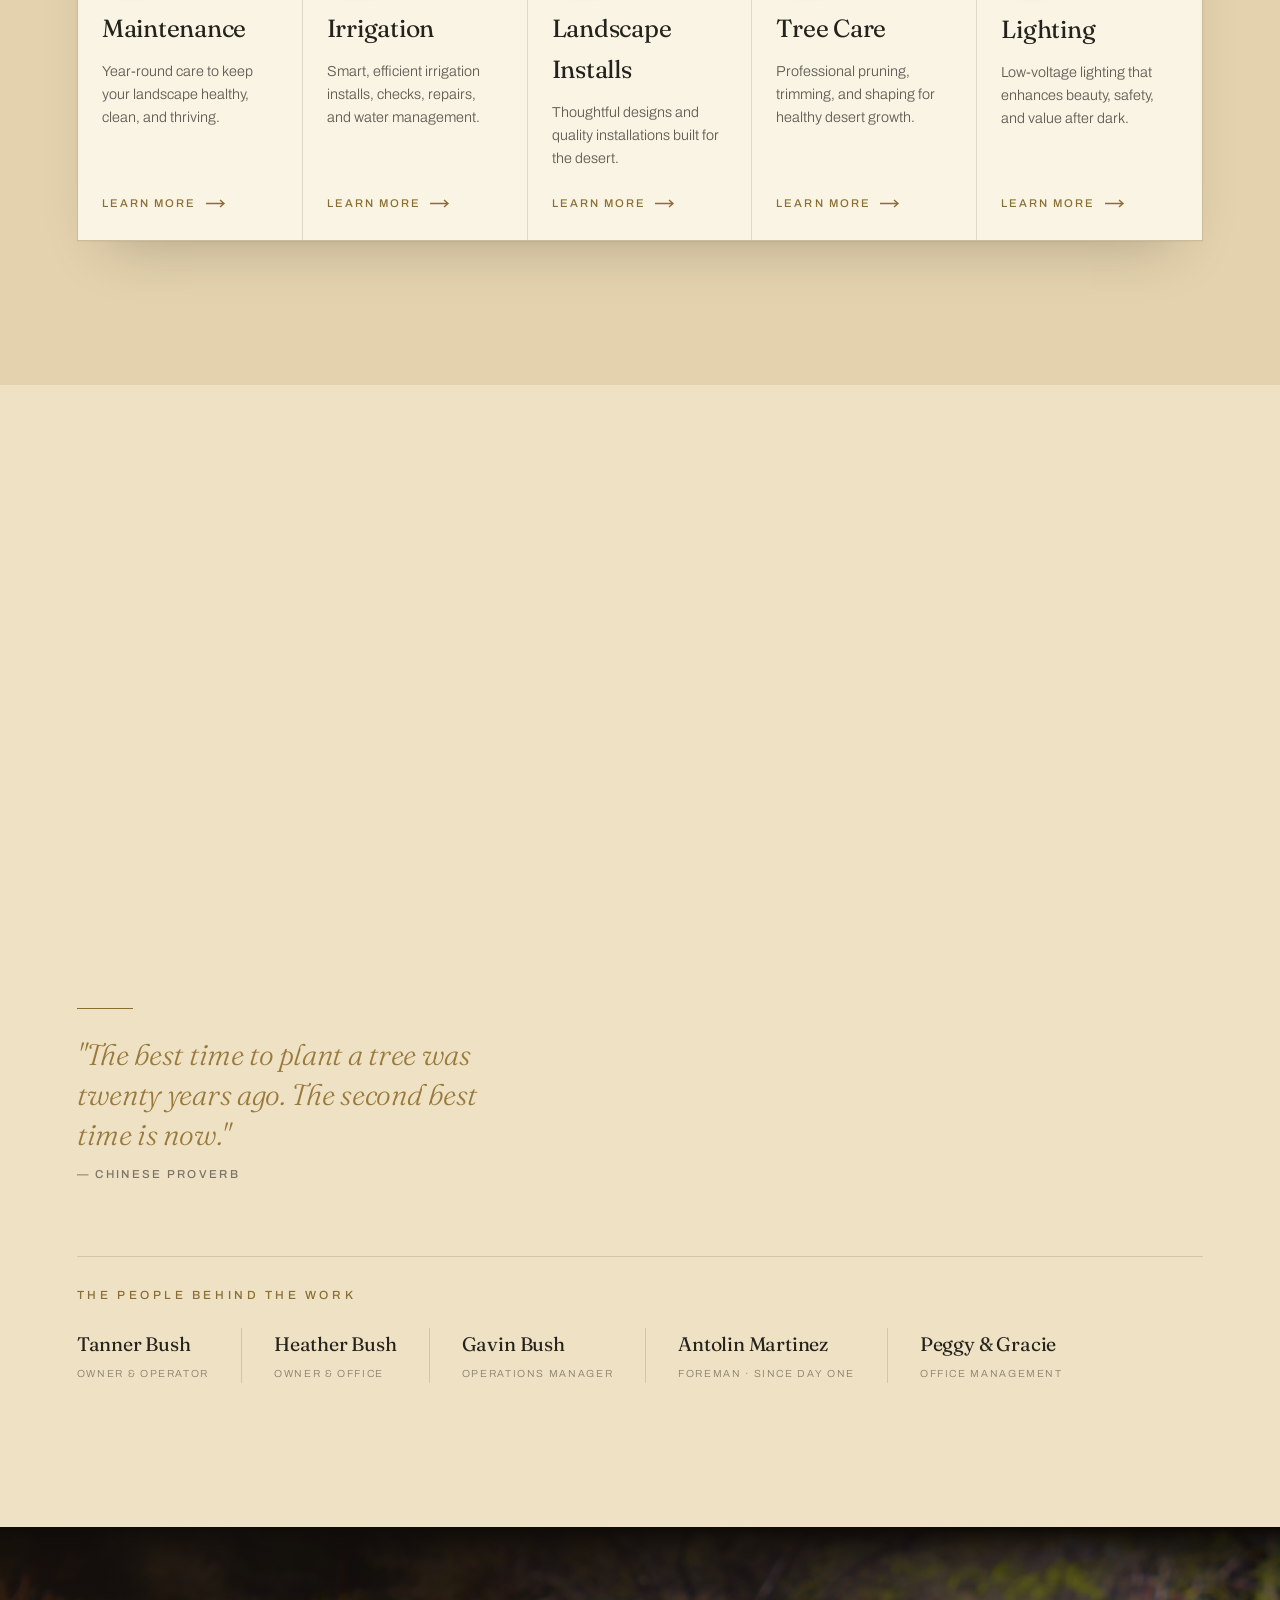
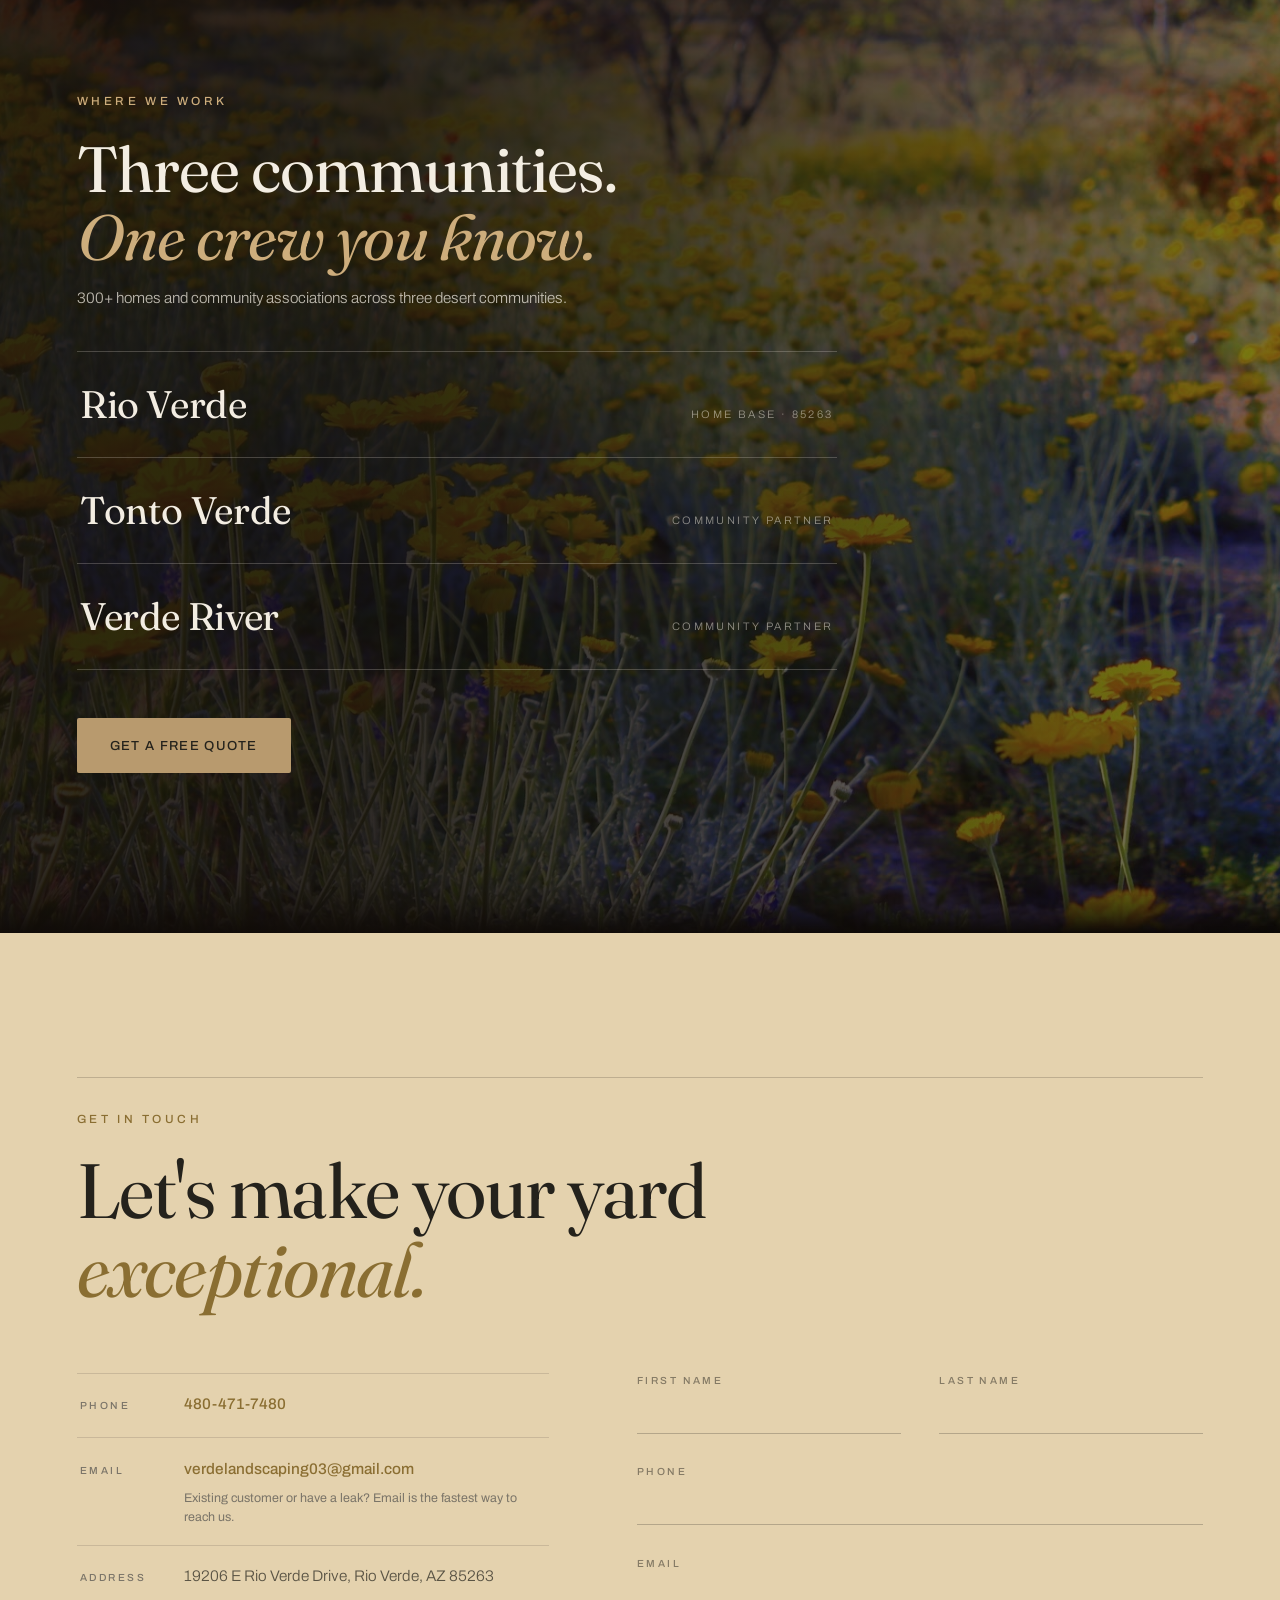
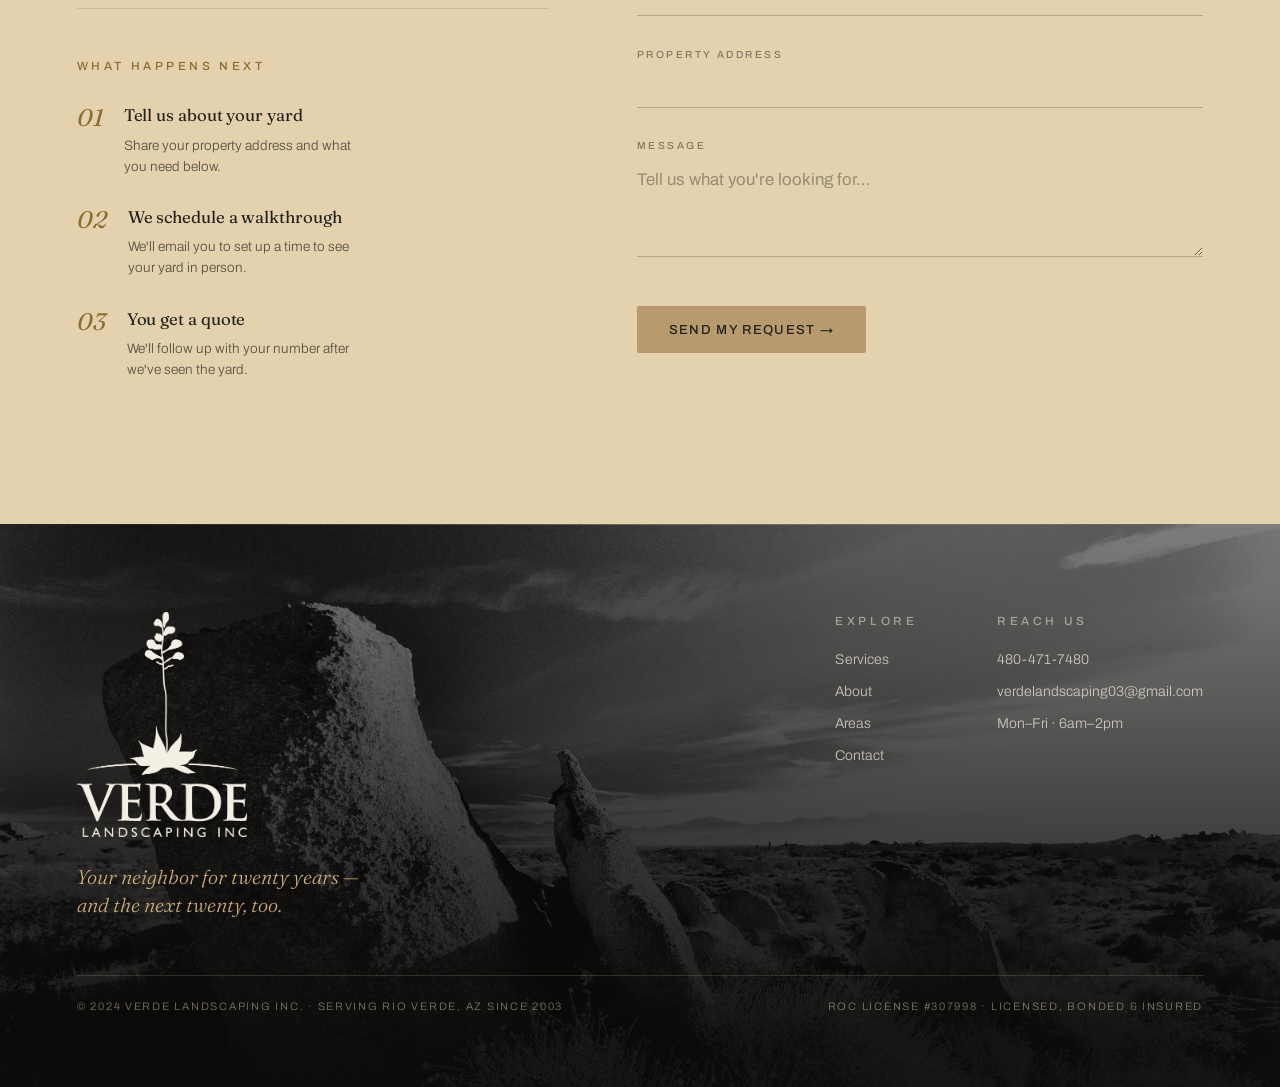
==== commit 1c241a7d: "Wire contact form to Formspree so submissions actually deliver to email Co-Authored-By: Claude Sonne" ====
--- a/index.html
+++ b/index.html
@@ -306,6 +306,9 @@
 .form input:focus,.form select:focus,.form textarea:focus{outline:none;border-bottom:1.5px solid var(--green-lt)}
 .form-row{display:grid;grid-template-columns:1fr 1fr;gap:2.4rem}
 .form .btn-solid{margin-top:.6rem;border:0}
+.form-error{display:none;color:#C0533C;font-size:.92rem;line-height:1.5}
+.form-error.show{display:block}
+.form-error a{color:#C0533C;text-decoration:underline}
 .form-success{display:none;padding:2rem 0}
 .form-success.show{display:block}
 .form-success .big{font-family:var(--serif);font-style:italic;font-size:1.8rem;margin-bottom:.8rem;color:var(--cream)}
@@ -598,17 +601,19 @@
       </div>
     </div>
     <div class="form reveal d1">
-      <div id="formFields">
+      <form id="formFields" action="https://formspree.io/f/mvzjavov" method="POST">
+        <input type="hidden" name="_subject" value="New quote request — Verde Landscaping website">
         <div class="form-row">
-          <div class="field"><label for="fn">First Name</label><input id="fn" type="text" autocomplete="given-name" required></div>
-          <div class="field"><label for="ln">Last Name</label><input id="ln" type="text" autocomplete="family-name" required></div>
+          <div class="field"><label for="fn">First Name</label><input id="fn" name="First Name" type="text" autocomplete="given-name" required></div>
+          <div class="field"><label for="ln">Last Name</label><input id="ln" name="Last Name" type="text" autocomplete="family-name" required></div>
         </div>
-        <div class="field"><label for="ph">Phone</label><input id="ph" type="tel" autocomplete="tel" required></div>
-        <div class="field"><label for="em">Email</label><input id="em" type="email" autocomplete="email" required></div>
-        <div class="field"><label for="addr">Property Address</label><input id="addr" type="text" autocomplete="street-address" required></div>
-        <div class="field"><label for="msg">Message</label><textarea id="msg" placeholder="Tell us what you're looking for…"></textarea></div>
-        <button class="btn btn-solid" id="sendBtn" type="button">Send My Request →</button>
-      </div>
+        <div class="field"><label for="ph">Phone</label><input id="ph" name="Phone" type="tel" autocomplete="tel" required></div>
+        <div class="field"><label for="em">Email</label><input id="em" name="Email" type="email" autocomplete="email" required></div>
+        <div class="field"><label for="addr">Property Address</label><input id="addr" name="Property Address" type="text" autocomplete="street-address" required></div>
+        <div class="field"><label for="msg">Message</label><textarea id="msg" name="Message" placeholder="Tell us what you're looking for…"></textarea></div>
+        <div class="field form-error" id="formError">Something went wrong sending your request — please call <a href="tel:4804717480">480-471-7480</a> or email <a href="mailto:verdelandscaping03@gmail.com">verdelandscaping03@gmail.com</a> directly.</div>
+        <button class="btn btn-solid" id="sendBtn" type="submit">Send My Request →</button>
+      </form>
       <div class="form-success" id="formSuccess">
         <div class="big">Request sent.</div>
         <p>Thanks for reaching out — we'll be in touch soon. For anything urgent, email us directly at <a href="mailto:verdelandscaping03@gmail.com">verdelandscaping03@gmail.com</a>.</p>
@@ -696,7 +701,11 @@
   }, {threshold:.12, rootMargin:'0px 0px -40px 0px'});
   document.querySelectorAll('.reveal:not(.in-load), .hline').forEach(function(el){ io.observe(el); });
 
-  document.getElementById('sendBtn').addEventListener('click', function(){
+  var contactForm = document.getElementById('formFields');
+  var sendBtn = document.getElementById('sendBtn');
+  var formError = document.getElementById('formError');
+  contactForm.addEventListener('submit', function(e){
+    e.preventDefault();
     var ok = true;
     ['fn','ln','ph','em','addr'].forEach(function(id){
       var f = document.getElementById(id);
@@ -704,8 +713,26 @@
       else { f.style.borderBottomColor = ''; }
     });
     if(!ok) return;
-    document.getElementById('formFields').style.display = 'none';
-    document.getElementById('formSuccess').classList.add('show');
+    formError.classList.remove('show');
+    sendBtn.disabled = true;
+    sendBtn.textContent = 'Sending…';
+    fetch(contactForm.action, {
+      method: 'POST',
+      body: new FormData(contactForm),
+      headers: { 'Accept': 'application/json' }
+    }).then(function(res){
+      if(res.ok){
+        contactForm.style.display = 'none';
+        document.getElementById('formSuccess').classList.add('show');
+      } else {
+        throw new Error('Form submission failed');
+      }
+    }).catch(function(){
+      formError.classList.add('show');
+    }).finally(function(){
+      sendBtn.disabled = false;
+      sendBtn.textContent = 'Send My Request →';
+    });
   });
 })();
 </script>
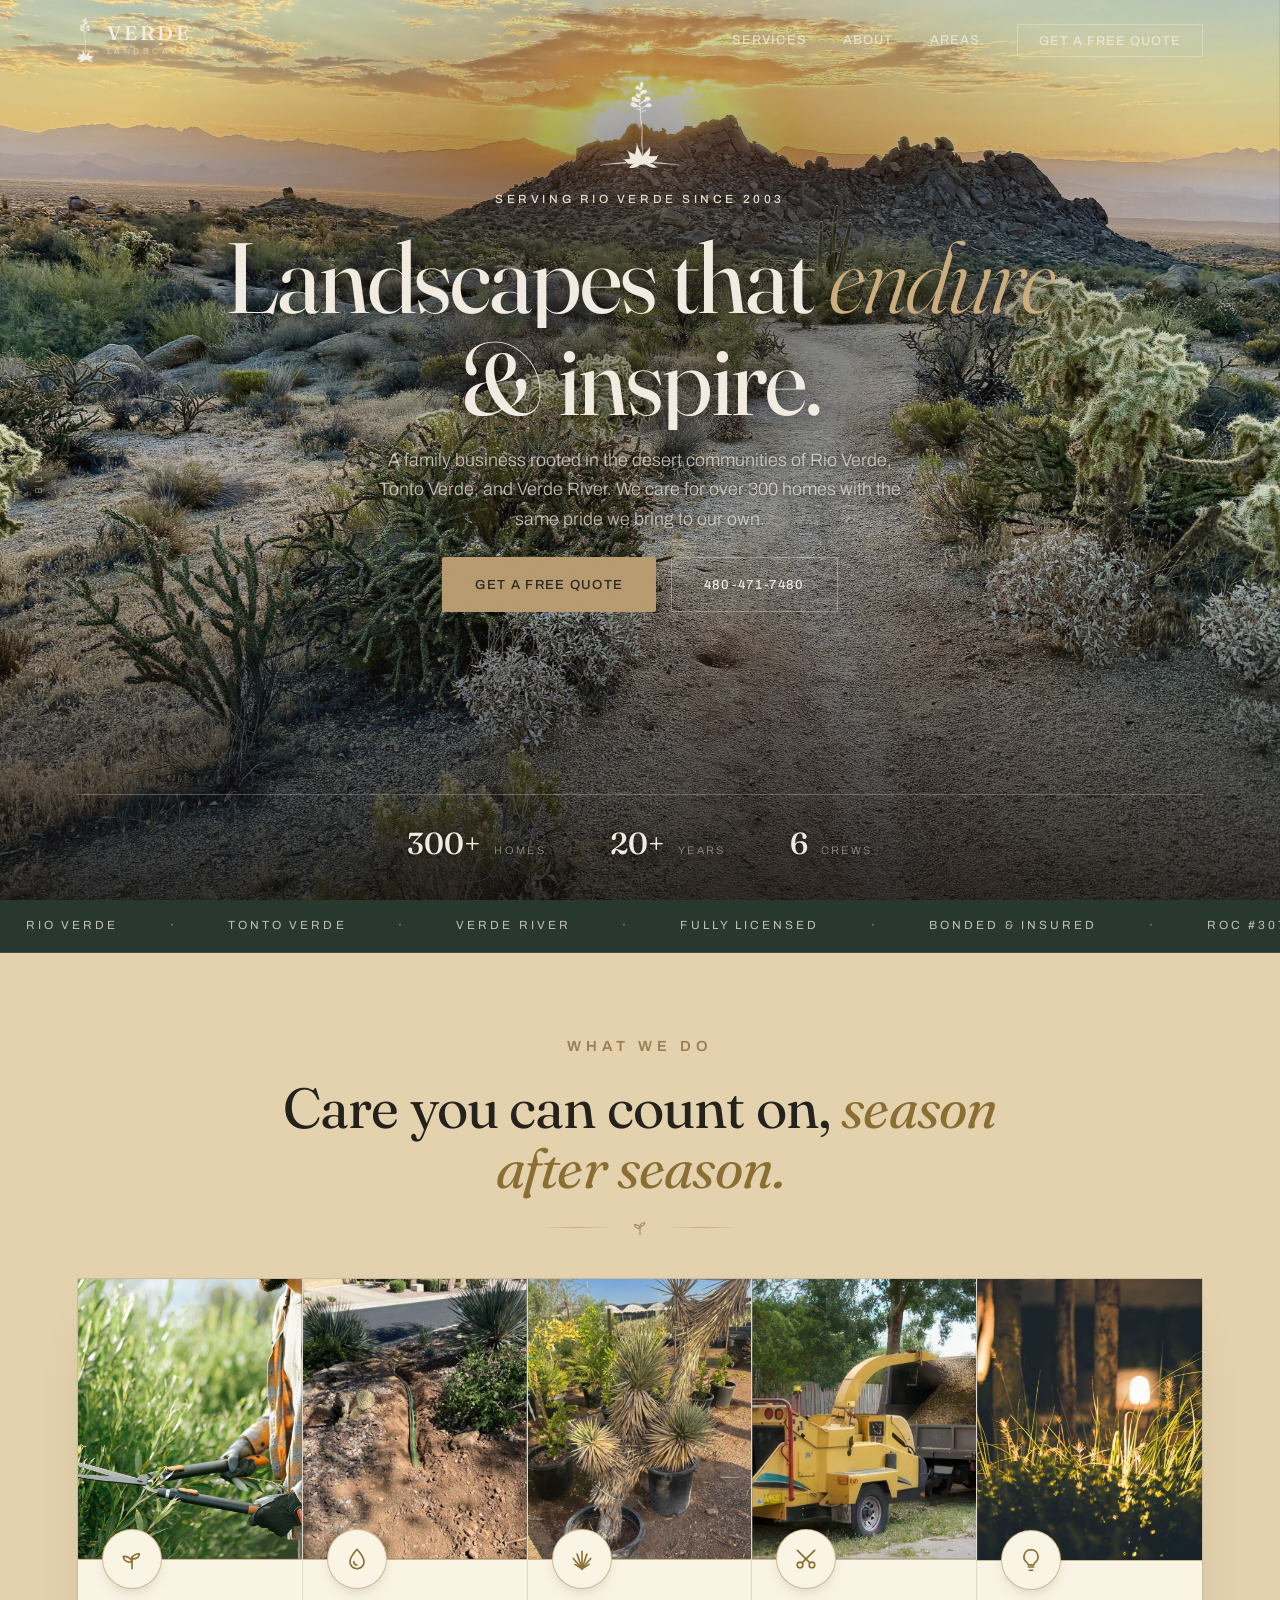
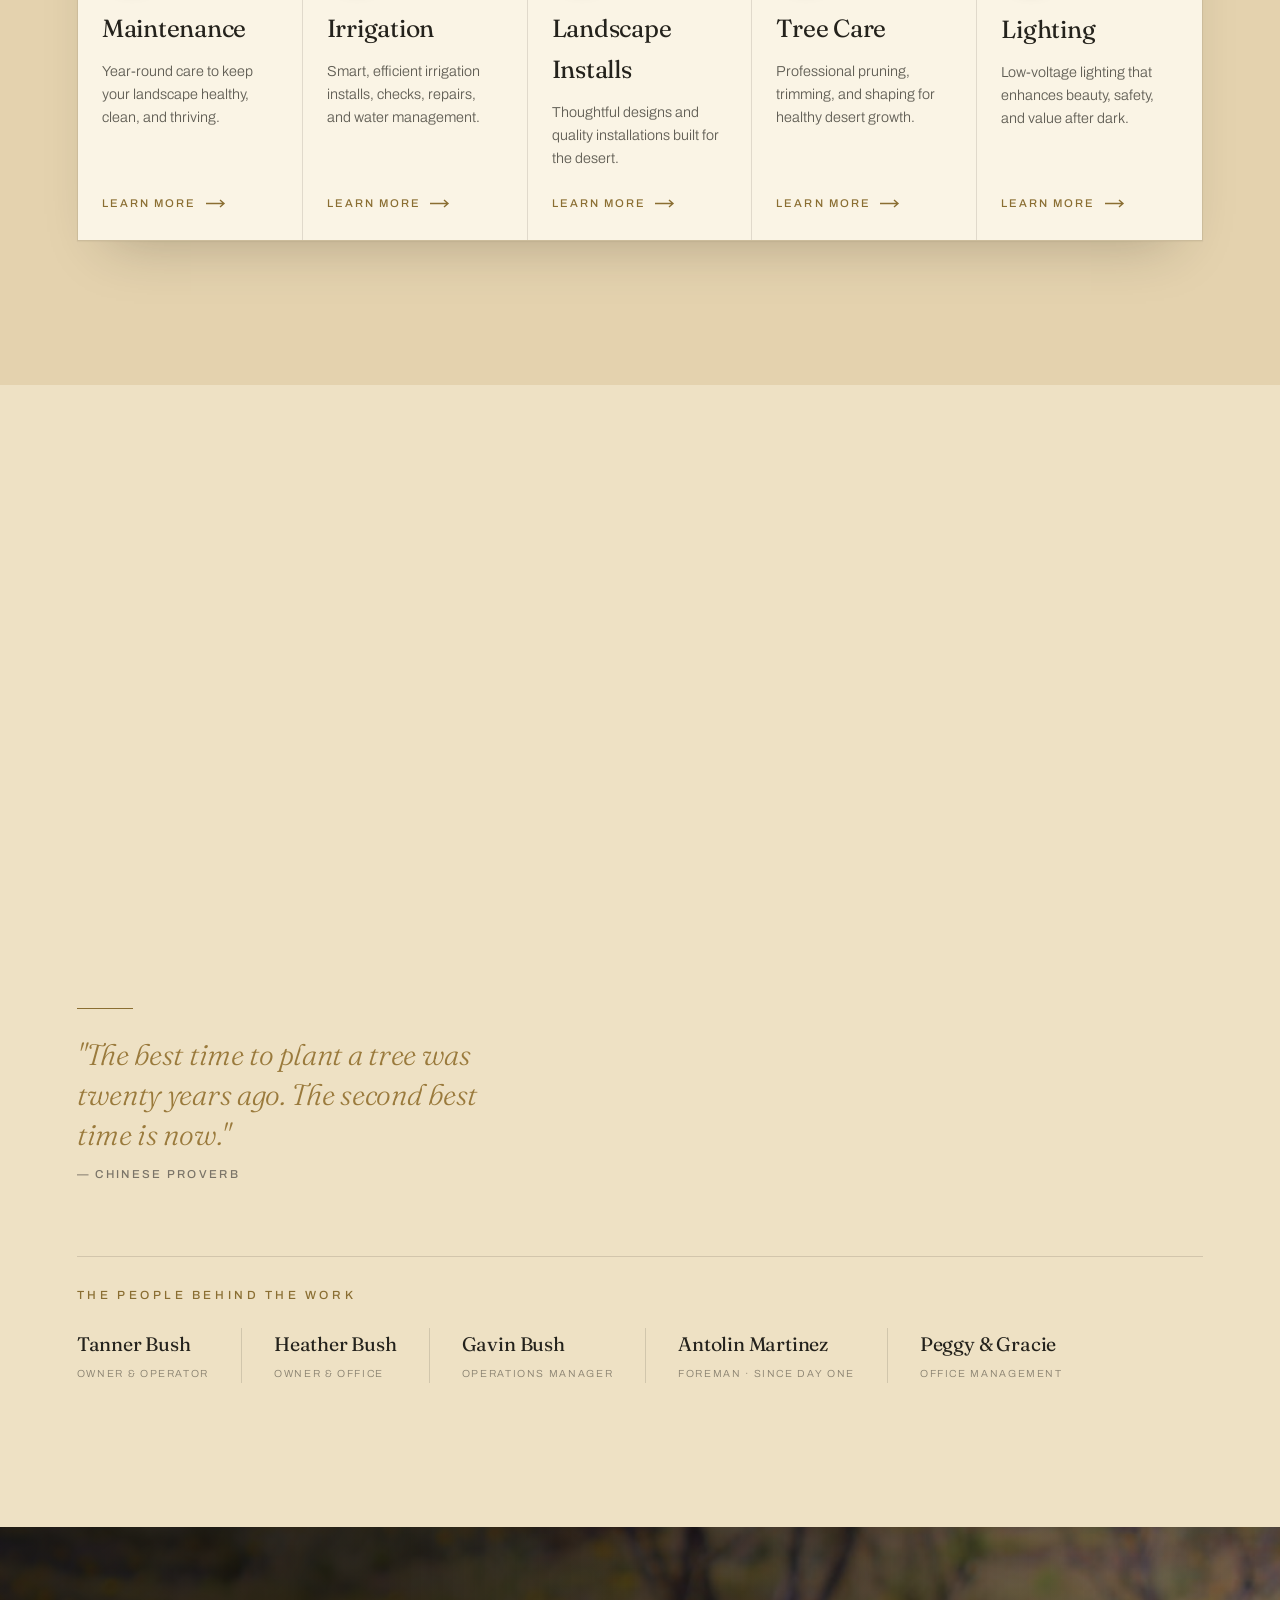
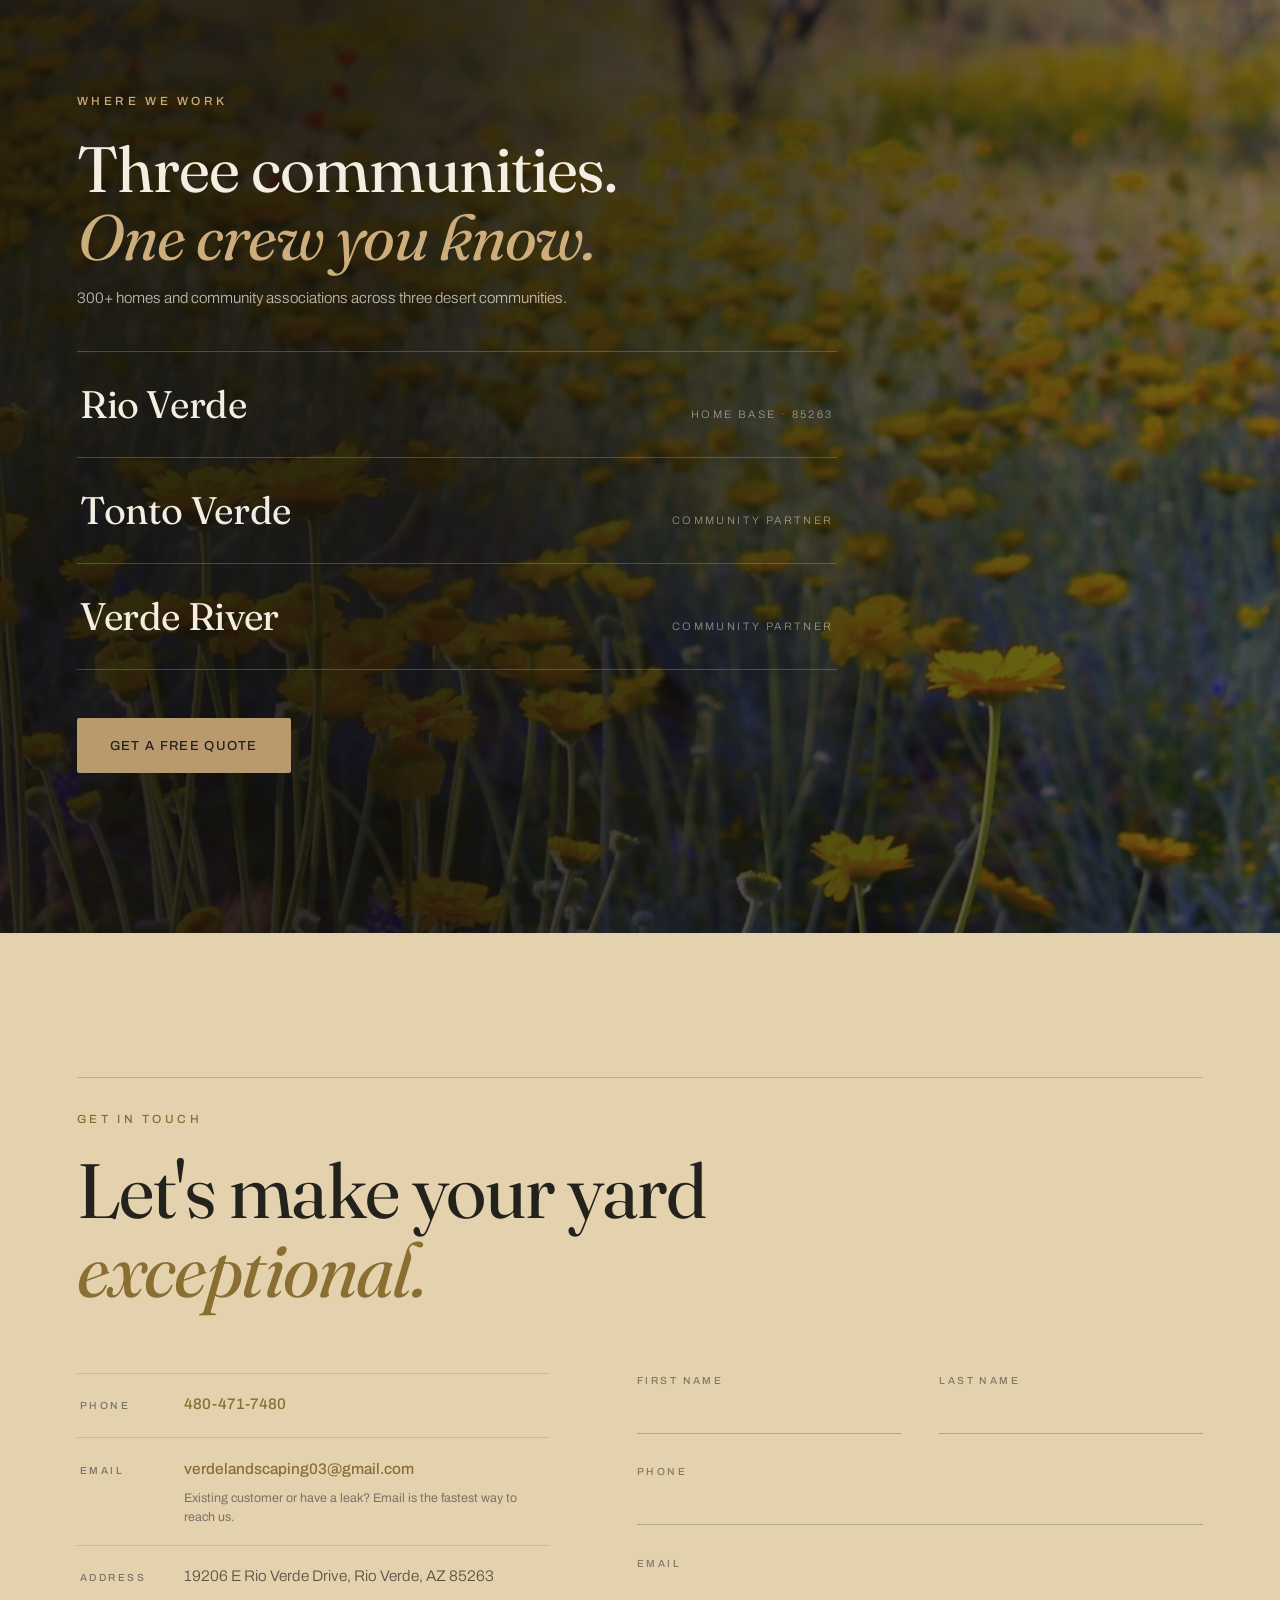
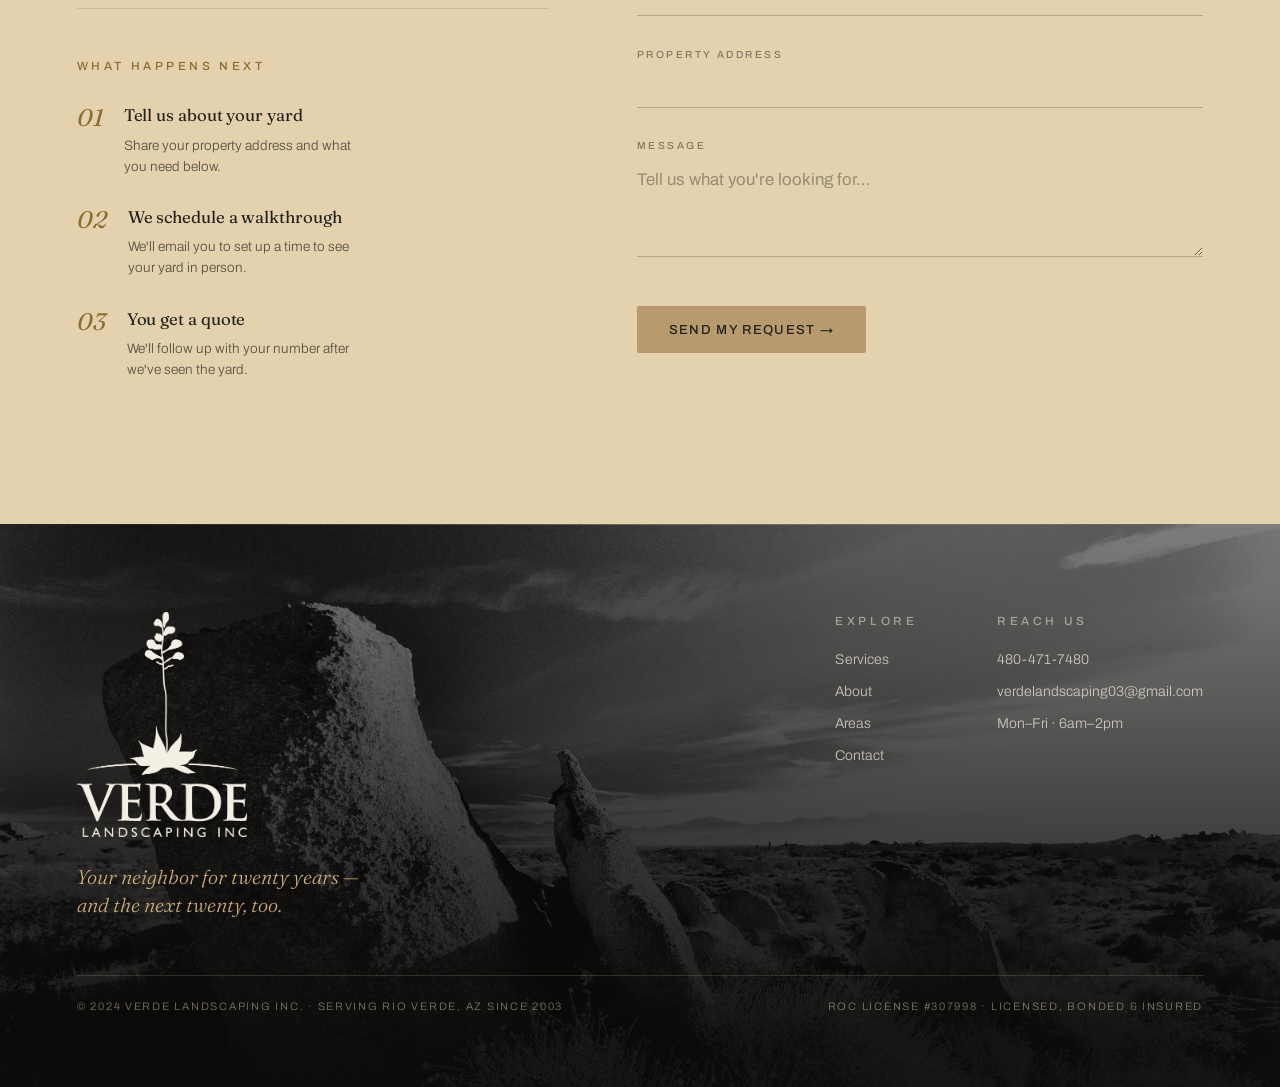
==== commit 41343a79: "Add Editorial Line-Reveal scroll system to service pages and homepage Replaces the basic fade-rise e" ====
--- a/index.html
+++ b/index.html
@@ -69,6 +69,7 @@
   .line-inner{transform:none!important;transition:none!important}
   .mq-track{animation:none!important}
   #heroBg{transform:none!important}
+  [data-parallax]{transform:none!important}
 }
 
 
@@ -205,6 +206,21 @@
 }
 .svc-more svg{width:20px;height:9px;stroke:var(--green-lt);stroke-width:1.4;fill:none;transition:transform .35s var(--ease)}
 .svc-card:hover .svc-more svg{transform:translateX(6px)}
+/* layered entrance: photo curtain -> seam draw -> icon drop -> text settle, staggered per card via --d */
+.svc-card.d1{--d:0s}.svc-card.d2{--d:.08s}.svc-card.d3{--d:.16s}.svc-card.d4{--d:.24s}.svc-card.d5{--d:.32s}
+.svc-card .svc-card-media{clip-path:inset(0 0 100% 0);transition:clip-path 1.1s var(--ease) var(--d)}
+.svc-card.reveal.in .svc-card-media{clip-path:inset(0 0 0% 0)}
+.svc-card-body::before{transform:scaleX(0);transform-origin:left;transition:background .45s,transform .8s var(--ease) calc(var(--d) + .55s)}
+.svc-card.reveal.in .svc-card-body::before{transform:scaleX(1)}
+.svc-icon{opacity:0;transform:translateY(-14px) scale(.7);transition:border-color .45s,background .45s,opacity .55s var(--ease) calc(var(--d) + .75s),transform .55s var(--ease) calc(var(--d) + .75s)}
+.svc-card.reveal.in .svc-icon{opacity:1;transform:translateY(0) scale(1)}
+.svc-card h3{opacity:0;transform:translateY(10px);transition:opacity .6s var(--ease) calc(var(--d) + .95s),transform .6s var(--ease) calc(var(--d) + .95s)}
+.svc-card.reveal.in h3{opacity:1;transform:translateY(0)}
+.svc-card p,.svc-card .svc-more{opacity:0;transform:translateY(10px);transition:opacity .6s var(--ease) calc(var(--d) + 1.05s),transform .6s var(--ease) calc(var(--d) + 1.05s)}
+.svc-card.reveal.in p,.svc-card.reveal.in .svc-more{opacity:1;transform:translateY(0)}
+@media (prefers-reduced-motion:reduce){
+  .svc-card .svc-card-media,.svc-card-body::before,.svc-icon,.svc-card h3,.svc-card p,.svc-card .svc-more{transition:none!important;clip-path:none!important;transform:none!important;opacity:1!important}
+}
 @media (max-width:1180px){
   .svc-grid{grid-template-columns:repeat(3,1fr)}
   .svc-card{border-right:1px solid rgba(36,31,22,.12);border-bottom:none}
@@ -257,7 +273,7 @@
 
 /* ============ AREAS ============ */
 .areas{position:relative;padding:10rem var(--pad);overflow:hidden;background:var(--night)}
-.areas-bg{position:absolute;inset:0;background:url('assets/photos/IMG_0475.JPG') center/cover;filter:saturate(.9)}
+.areas-bg{position:absolute;inset:-28% 0;background:url('assets/photos/IMG_0475.JPG') center/cover;filter:saturate(.9);will-change:transform}
 .areas::after{content:"";position:absolute;inset:0;background:linear-gradient(to right,rgba(18,13,9,.88) 30%,rgba(18,13,9,.55))}
 .areas-inner{position:relative;z-index:2;max-width:760px}
 .areas h2{font-family:var(--serif);font-weight:400;font-size:clamp(2.4rem,5vw,4.2rem);line-height:1.05;letter-spacing:-.015em;margin:1.4rem 0 1rem;color:var(--cream)}
@@ -563,7 +579,7 @@
 
 <!-- AREAS -->
 <section class="areas" id="areas">
-  <div class="areas-bg"></div>
+  <div class="areas-bg" data-parallax="0.2"></div>
   <div class="areas-inner">
     <span class="label reveal">Where We Work</span>
     <h2 class="reveal d1">Three communities.<br><em>One crew you know.</em></h2>
@@ -672,12 +688,25 @@
 
   var nav = document.getElementById('nav');
   var heroBg = document.getElementById('heroBg');
+  var parallaxEls = Array.prototype.slice.call(document.querySelectorAll('[data-parallax]'));
+  function parallax(){
+    if(reduce || !parallaxEls.length) return;
+    var vh = window.innerHeight;
+    parallaxEls.forEach(function(el){
+      var r = el.parentElement.getBoundingClientRect();
+      if(r.bottom < -160 || r.top > vh + 160) return;
+      var speed = parseFloat(el.getAttribute('data-parallax')) || 0.1;
+      var delta = (r.top + r.height / 2) - vh / 2;
+      el.style.transform = 'translate3d(0,' + (-delta * speed).toFixed(1) + 'px,0)';
+    });
+  }
   function onScroll(){
     var y = window.scrollY;
     nav.classList.toggle('solid', y > 80);
     if(!reduce && y < window.innerHeight * 1.2){
       heroBg.style.transform = 'translateY(' + (y * 0.35) + 'px)';
     }
+    parallax();
   }
   window.addEventListener('scroll', onScroll, {passive:true});
   window.addEventListener('resize', onScroll);
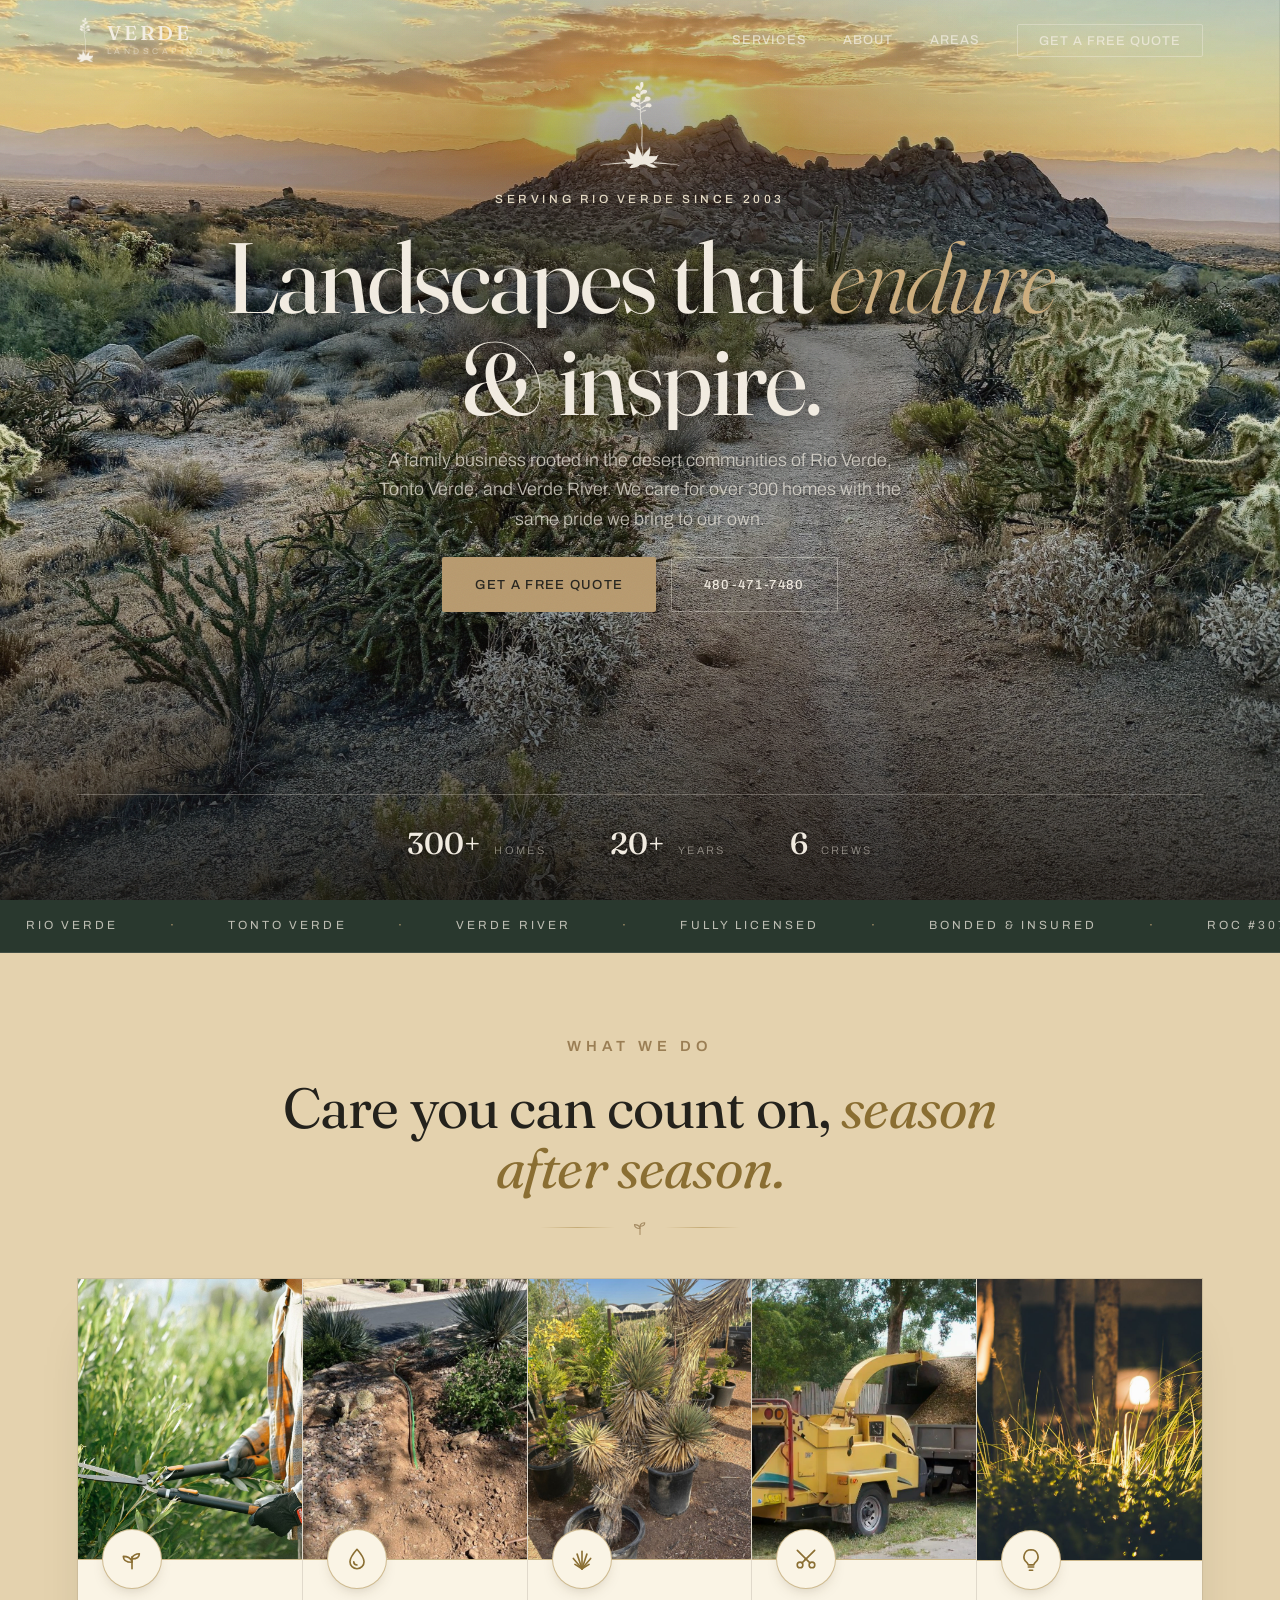
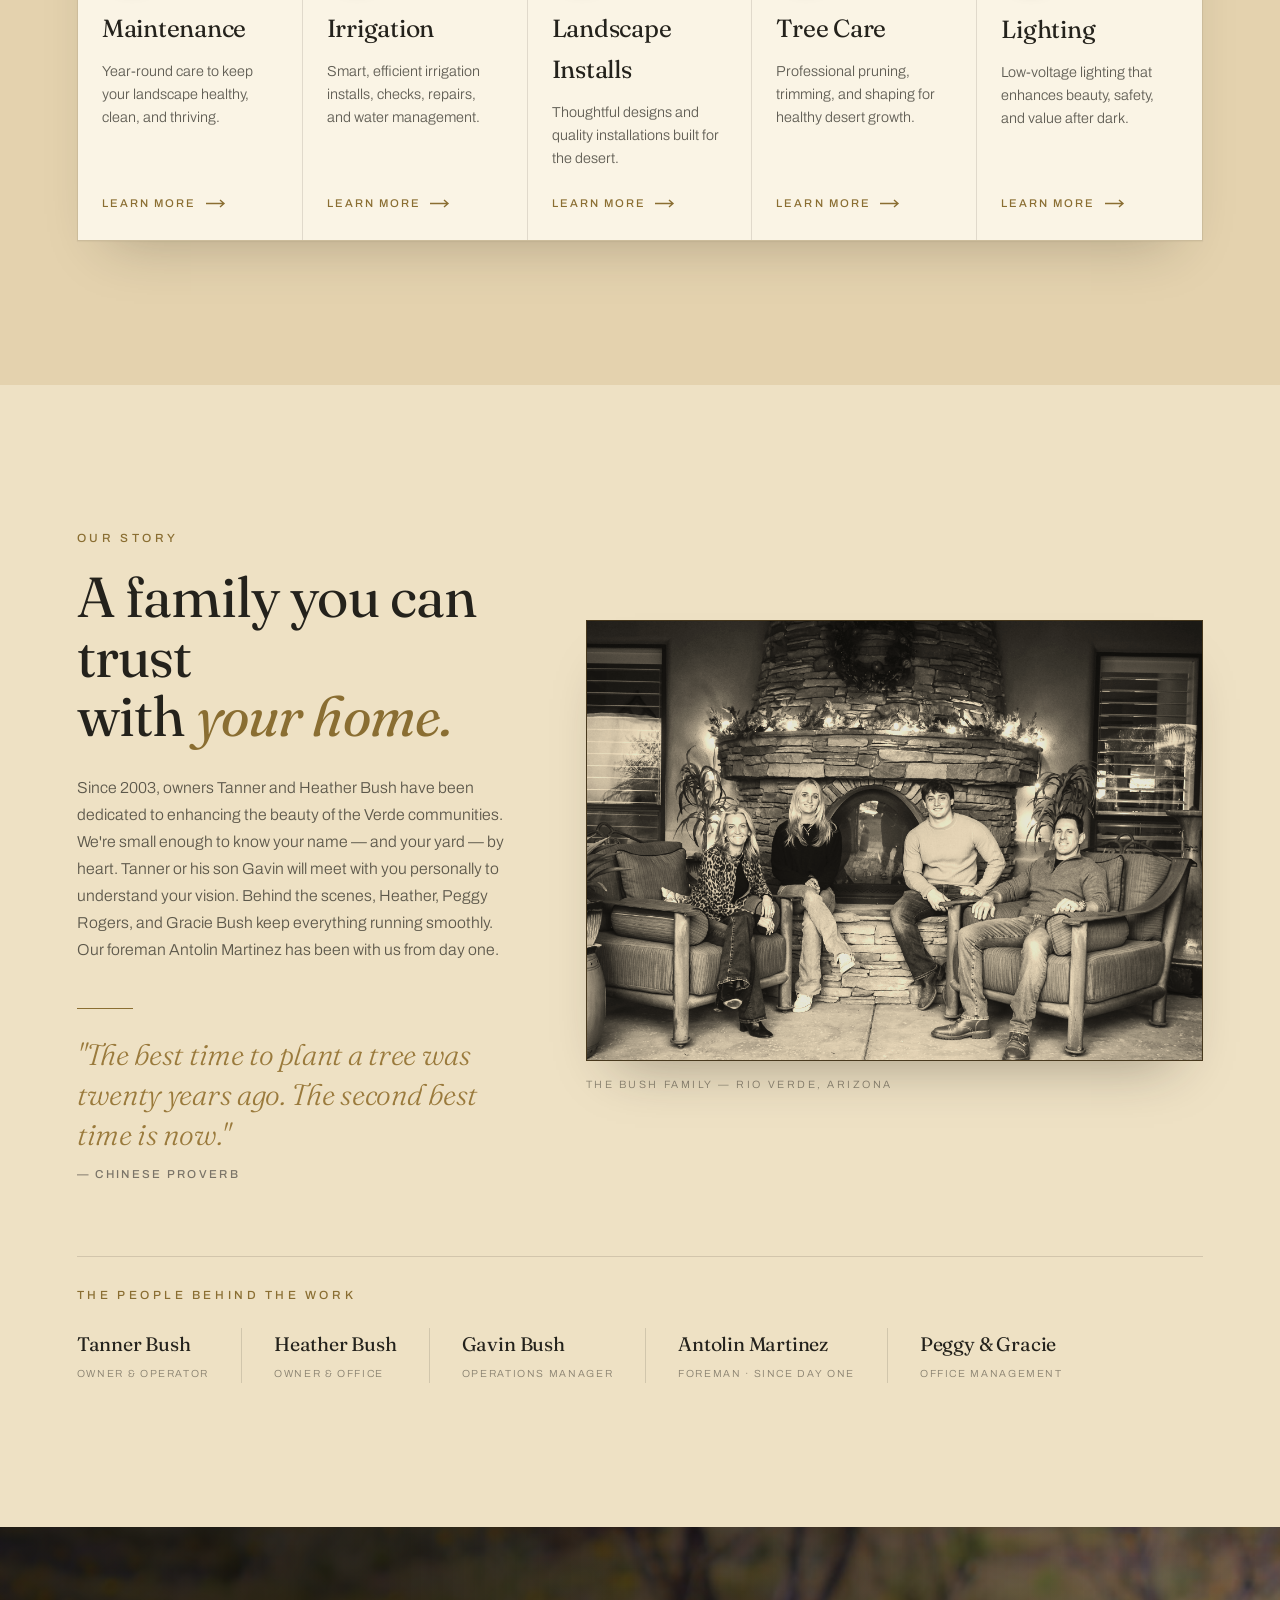
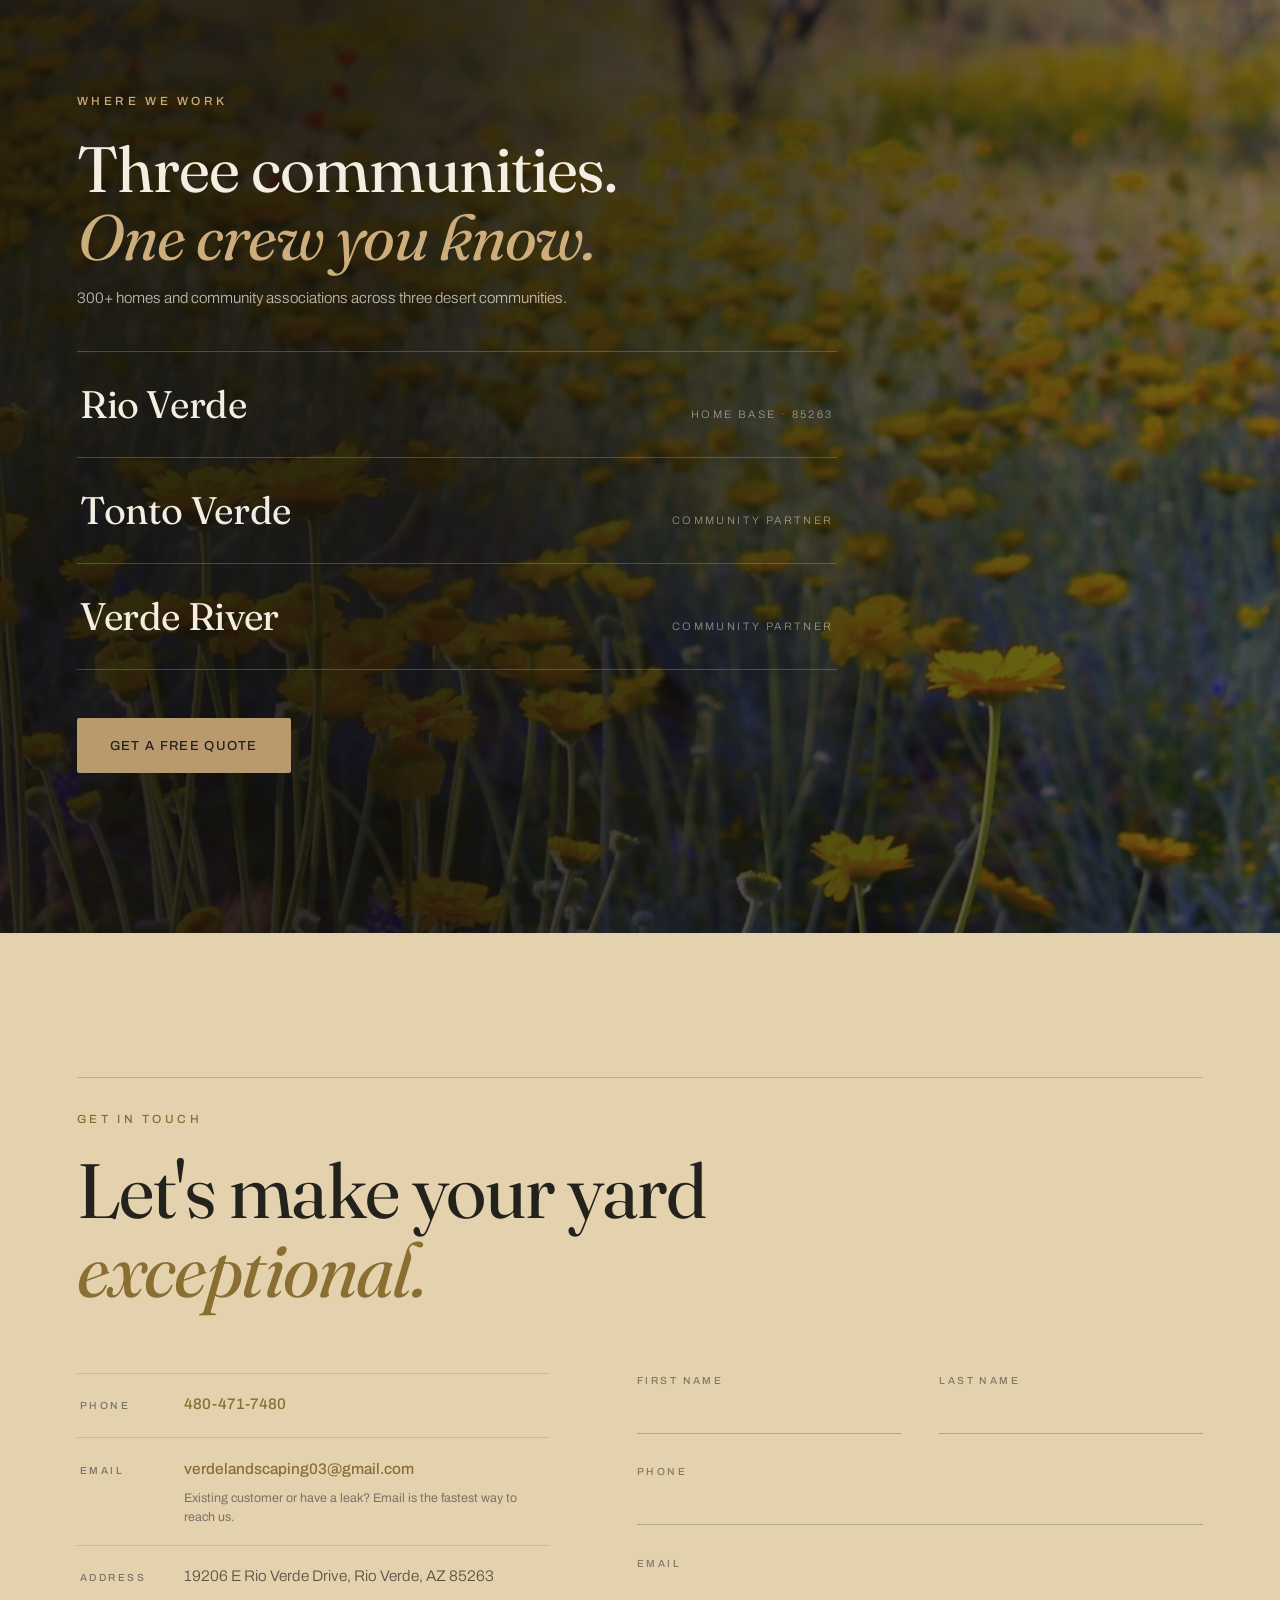
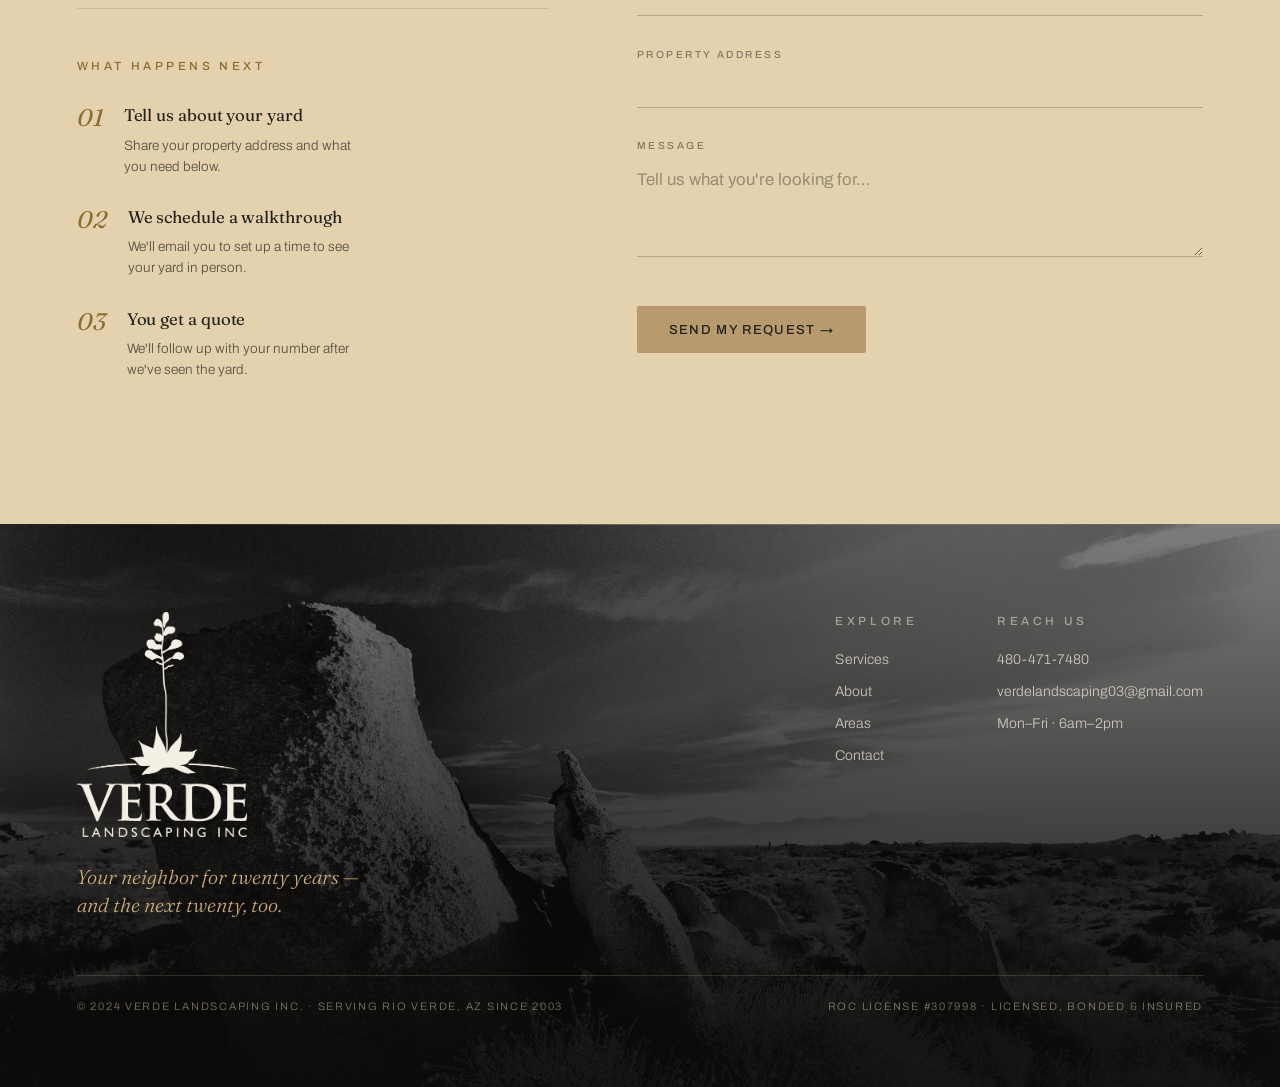
==== commit 4b145591: "Add real favicon to fix generic globe icon in browser tabs and search index.html had a broken base64" ====
--- a/index.html
+++ b/index.html
@@ -5,7 +5,14 @@
 <meta name="viewport" content="width=device-width, initial-scale=1.0">
 <title>Verde Landscaping Inc. — Rio Verde, Arizona</title>
 <meta name="description" content="Family-run landscaping in Rio Verde, Tonto Verde & Verde River, AZ. Licensed, bonded & insured. Serving 300+ homes since 2003.">
-<link rel="icon" type="image/png" href="[data-uri]">
+<link rel="icon" href="/favicon.ico" sizes="any">
+<link rel="icon" type="image/png" sizes="32x32" href="assets/favicon-32.png">
+<link rel="icon" type="image/png" sizes="16x16" href="assets/favicon-16.png">
+<link rel="icon" type="image/png" sizes="192x192" href="assets/favicon-192.png">
+<link rel="apple-touch-icon" sizes="180x180" href="assets/apple-touch-icon.png">
+<meta property="og:image" content="https://verdelandscapinginc.com/assets/favicon-512.png">
+<meta name="twitter:card" content="summary">
+<meta name="twitter:image" content="https://verdelandscapinginc.com/assets/favicon-512.png">
 <link rel="preconnect" href="https://fonts.googleapis.com">
 <link rel="preconnect" href="https://fonts.gstatic.com" crossorigin>
 <link href="https://fonts.googleapis.com/css2?family=Fraunces:ital,opsz,wght@0,9..144,300;0,9..144,400;0,9..144,500;0,9..144,600;1,9..144,300;1,9..144,400;1,9..144,500&family=Archivo:wght@300;400;500;600&display=swap" rel="stylesheet">
@@ -184,8 +191,9 @@
 .svc-card.d1,.svc-card.d2,.svc-card.d3,.svc-card.d4,.svc-card.d5{transition-delay:0s}
 .svc-card:hover{z-index:3;transform:scale(1.035);box-shadow:0 2px 2px rgba(36,31,22,.06),0 30px 50px -22px rgba(70,55,25,.38)}
 .svc-card-media{position:relative;aspect-ratio:4/5;overflow:hidden;background:var(--night)}
-.svc-card-media img{width:100%;height:100%;object-fit:cover;filter:saturate(1) brightness(.99);transition:filter .18s ease-out}
-.svc-card:hover .svc-card-media img{filter:saturate(1.08) brightness(1.04)}
+.svc-card-media img{width:100%;height:100%;object-fit:cover;filter:blur(9px) saturate(1) brightness(.99);transform:scale(1.28);transition:filter 1s var(--ease) var(--d),transform 1.15s var(--ease) var(--d)}
+.svc-card.reveal.in .svc-card-media img{filter:blur(0) saturate(1) brightness(.99);transform:scale(1)}
+.svc-card.reveal.in:hover .svc-card-media img{filter:blur(0) saturate(1.08) brightness(1.04);transition:filter .18s ease-out,transform .18s ease-out}
 .svc-card-body{position:relative;z-index:2;padding:0 1.5rem 1.7rem;display:flex;flex-direction:column;flex:1}
 .svc-card-body::before{content:"";position:absolute;top:0;left:0;right:0;height:1px;background:rgba(166,132,62,.55);transition:background .45s}
 .svc-card:hover .svc-card-body::before{background:rgba(150,116,52,.85)}
@@ -206,20 +214,10 @@
 }
 .svc-more svg{width:20px;height:9px;stroke:var(--green-lt);stroke-width:1.4;fill:none;transition:transform .35s var(--ease)}
 .svc-card:hover .svc-more svg{transform:translateX(6px)}
-/* layered entrance: photo curtain -> seam draw -> icon drop -> text settle, staggered per card via --d */
+/* zoom-into-focus entrance: photo starts scaled up + blurred, settles to normal as the card reveals, staggered per card via --d */
 .svc-card.d1{--d:0s}.svc-card.d2{--d:.08s}.svc-card.d3{--d:.16s}.svc-card.d4{--d:.24s}.svc-card.d5{--d:.32s}
-.svc-card .svc-card-media{clip-path:inset(0 0 100% 0);transition:clip-path 1.1s var(--ease) var(--d)}
-.svc-card.reveal.in .svc-card-media{clip-path:inset(0 0 0% 0)}
-.svc-card-body::before{transform:scaleX(0);transform-origin:left;transition:background .45s,transform .8s var(--ease) calc(var(--d) + .55s)}
-.svc-card.reveal.in .svc-card-body::before{transform:scaleX(1)}
-.svc-icon{opacity:0;transform:translateY(-14px) scale(.7);transition:border-color .45s,background .45s,opacity .55s var(--ease) calc(var(--d) + .75s),transform .55s var(--ease) calc(var(--d) + .75s)}
-.svc-card.reveal.in .svc-icon{opacity:1;transform:translateY(0) scale(1)}
-.svc-card h3{opacity:0;transform:translateY(10px);transition:opacity .6s var(--ease) calc(var(--d) + .95s),transform .6s var(--ease) calc(var(--d) + .95s)}
-.svc-card.reveal.in h3{opacity:1;transform:translateY(0)}
-.svc-card p,.svc-card .svc-more{opacity:0;transform:translateY(10px);transition:opacity .6s var(--ease) calc(var(--d) + 1.05s),transform .6s var(--ease) calc(var(--d) + 1.05s)}
-.svc-card.reveal.in p,.svc-card.reveal.in .svc-more{opacity:1;transform:translateY(0)}
 @media (prefers-reduced-motion:reduce){
-  .svc-card .svc-card-media,.svc-card-body::before,.svc-icon,.svc-card h3,.svc-card p,.svc-card .svc-more{transition:none!important;clip-path:none!important;transform:none!important;opacity:1!important}
+  .svc-card-media img{transition:none!important;filter:none!important;transform:none!important}
 }
 @media (max-width:1180px){
   .svc-grid{grid-template-columns:repeat(3,1fr)}
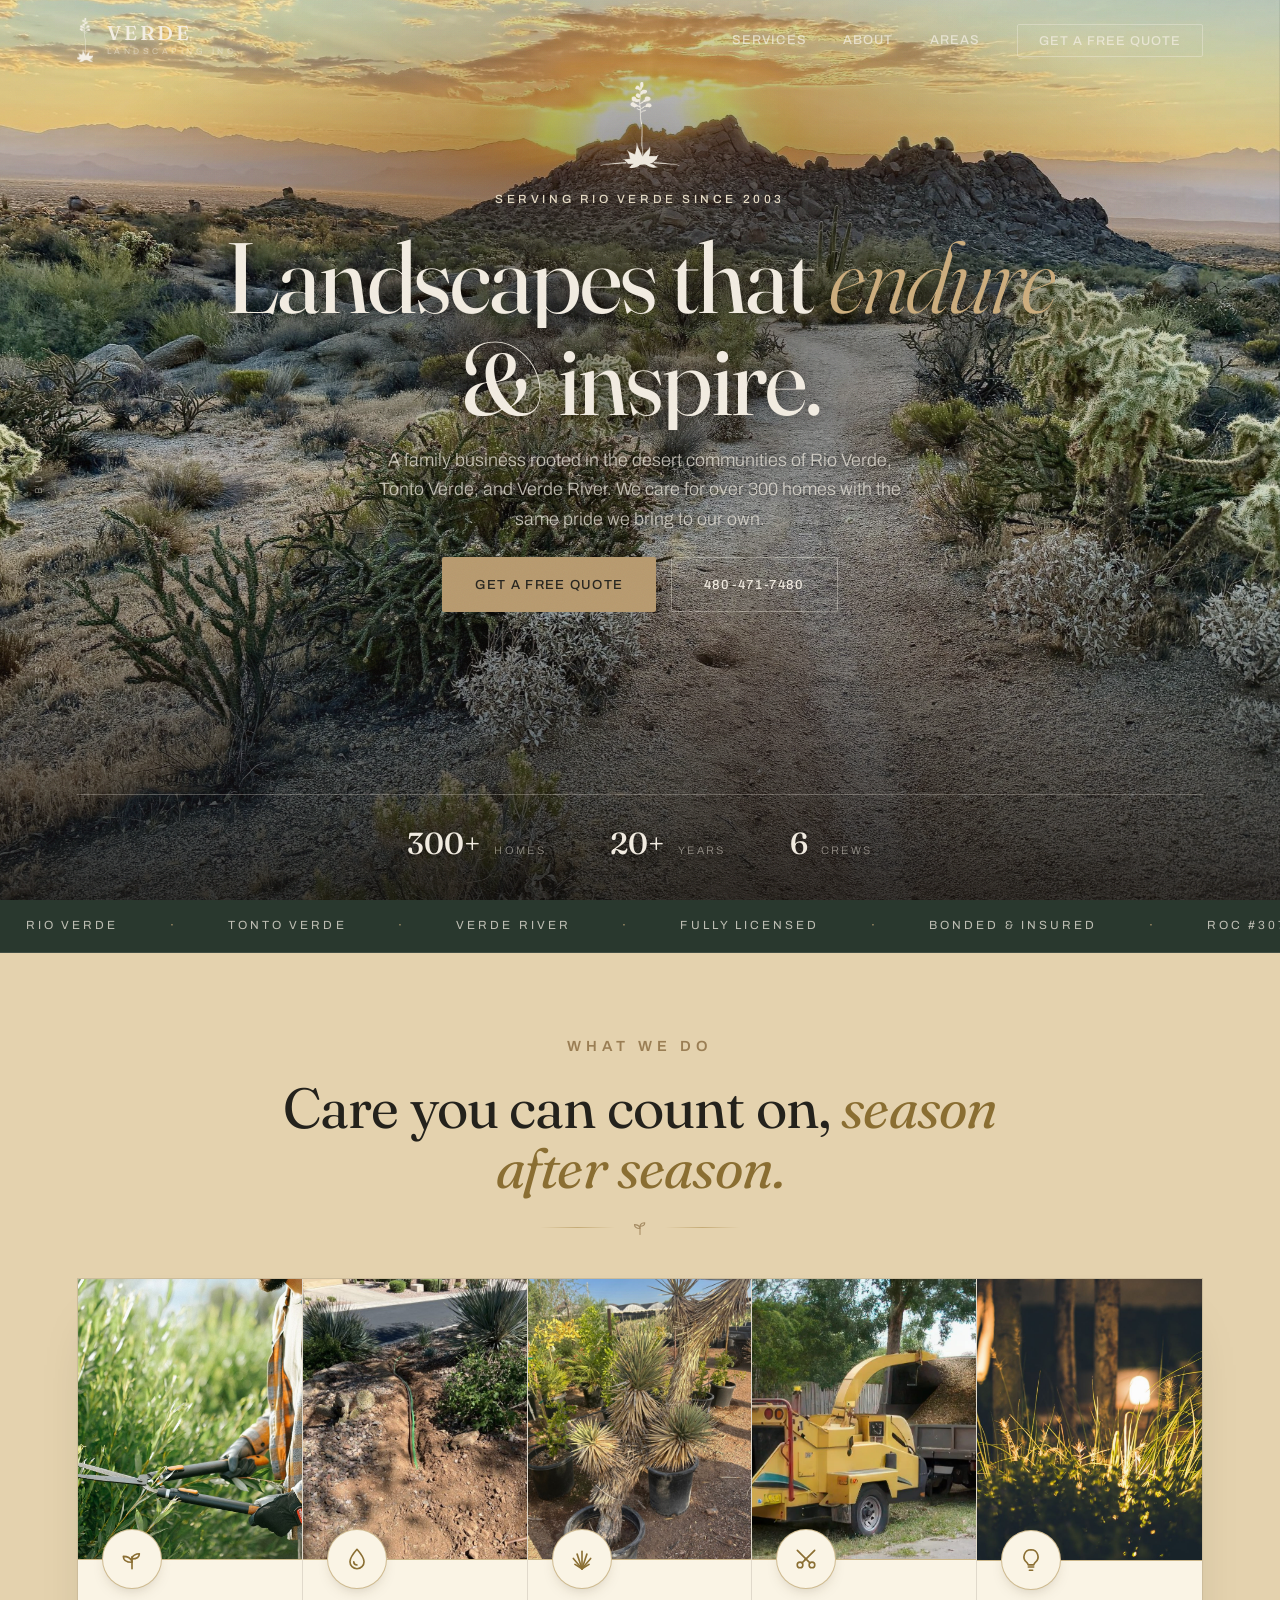
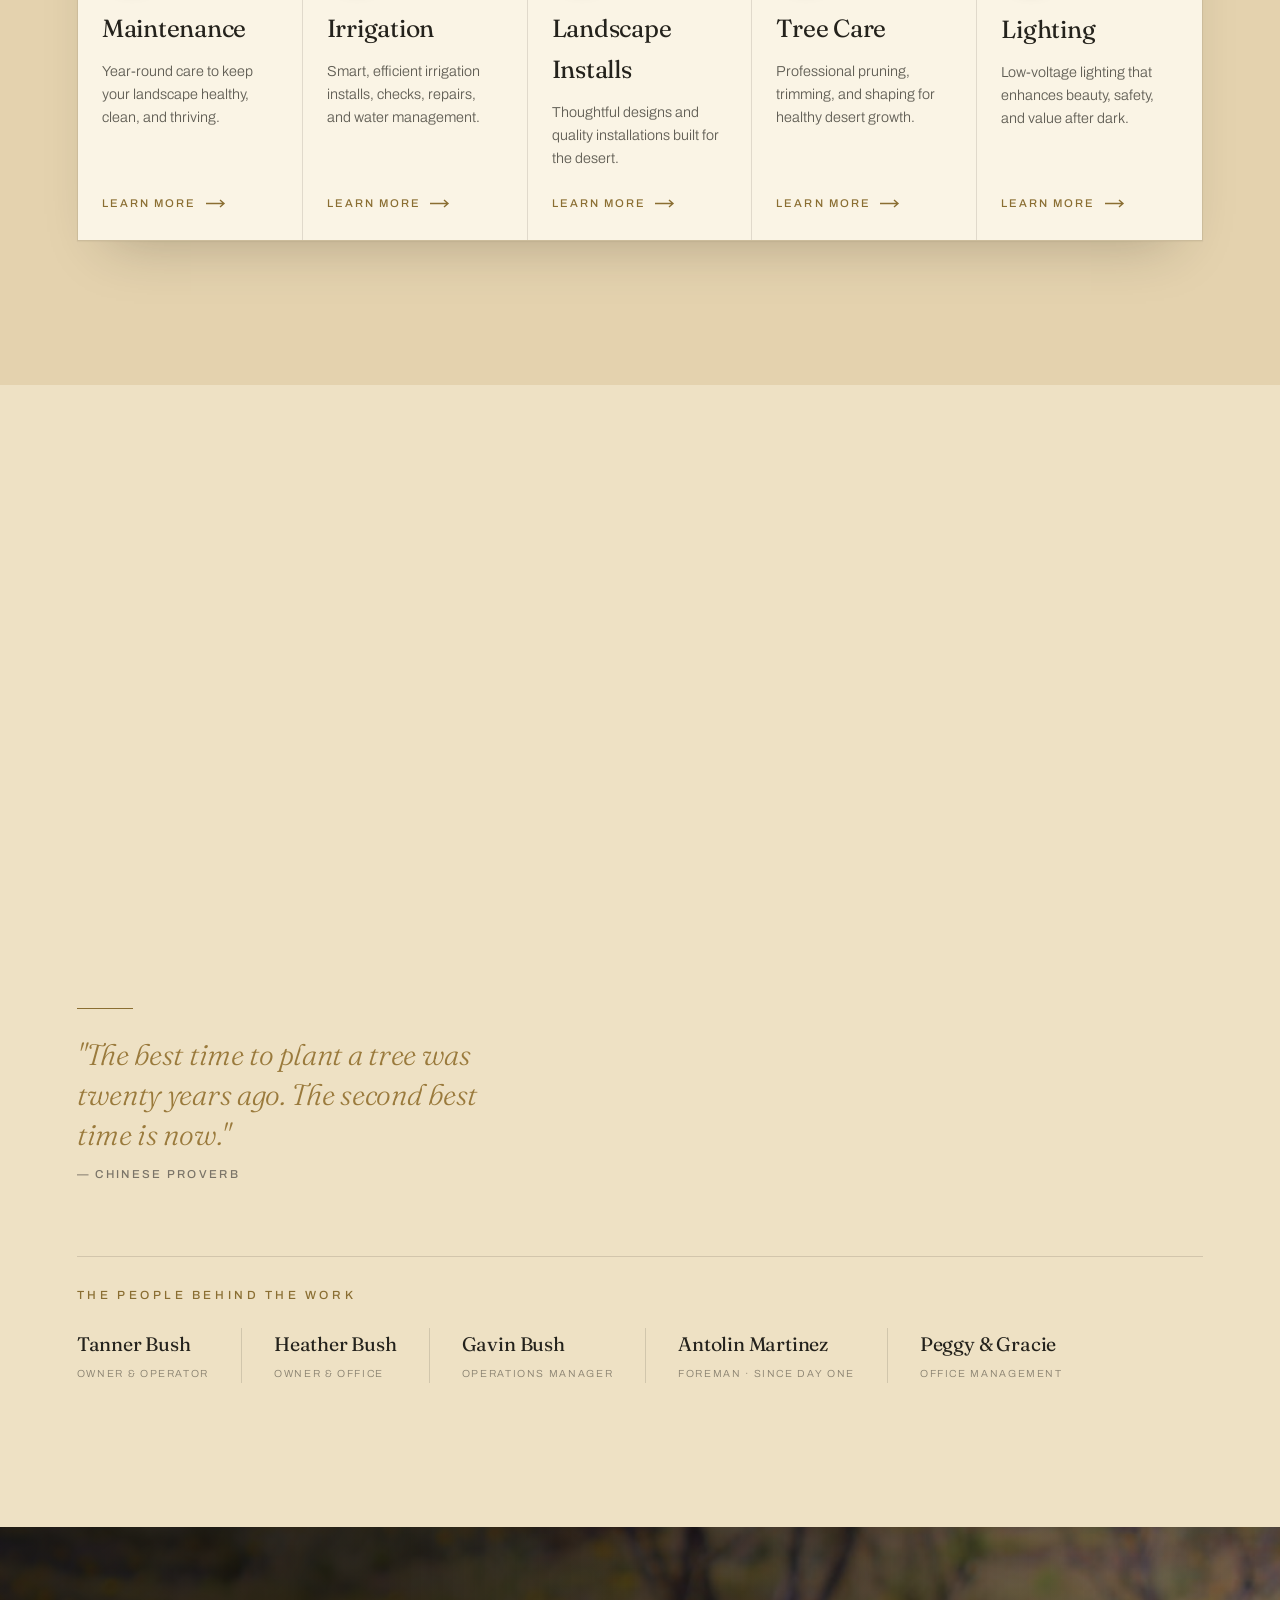
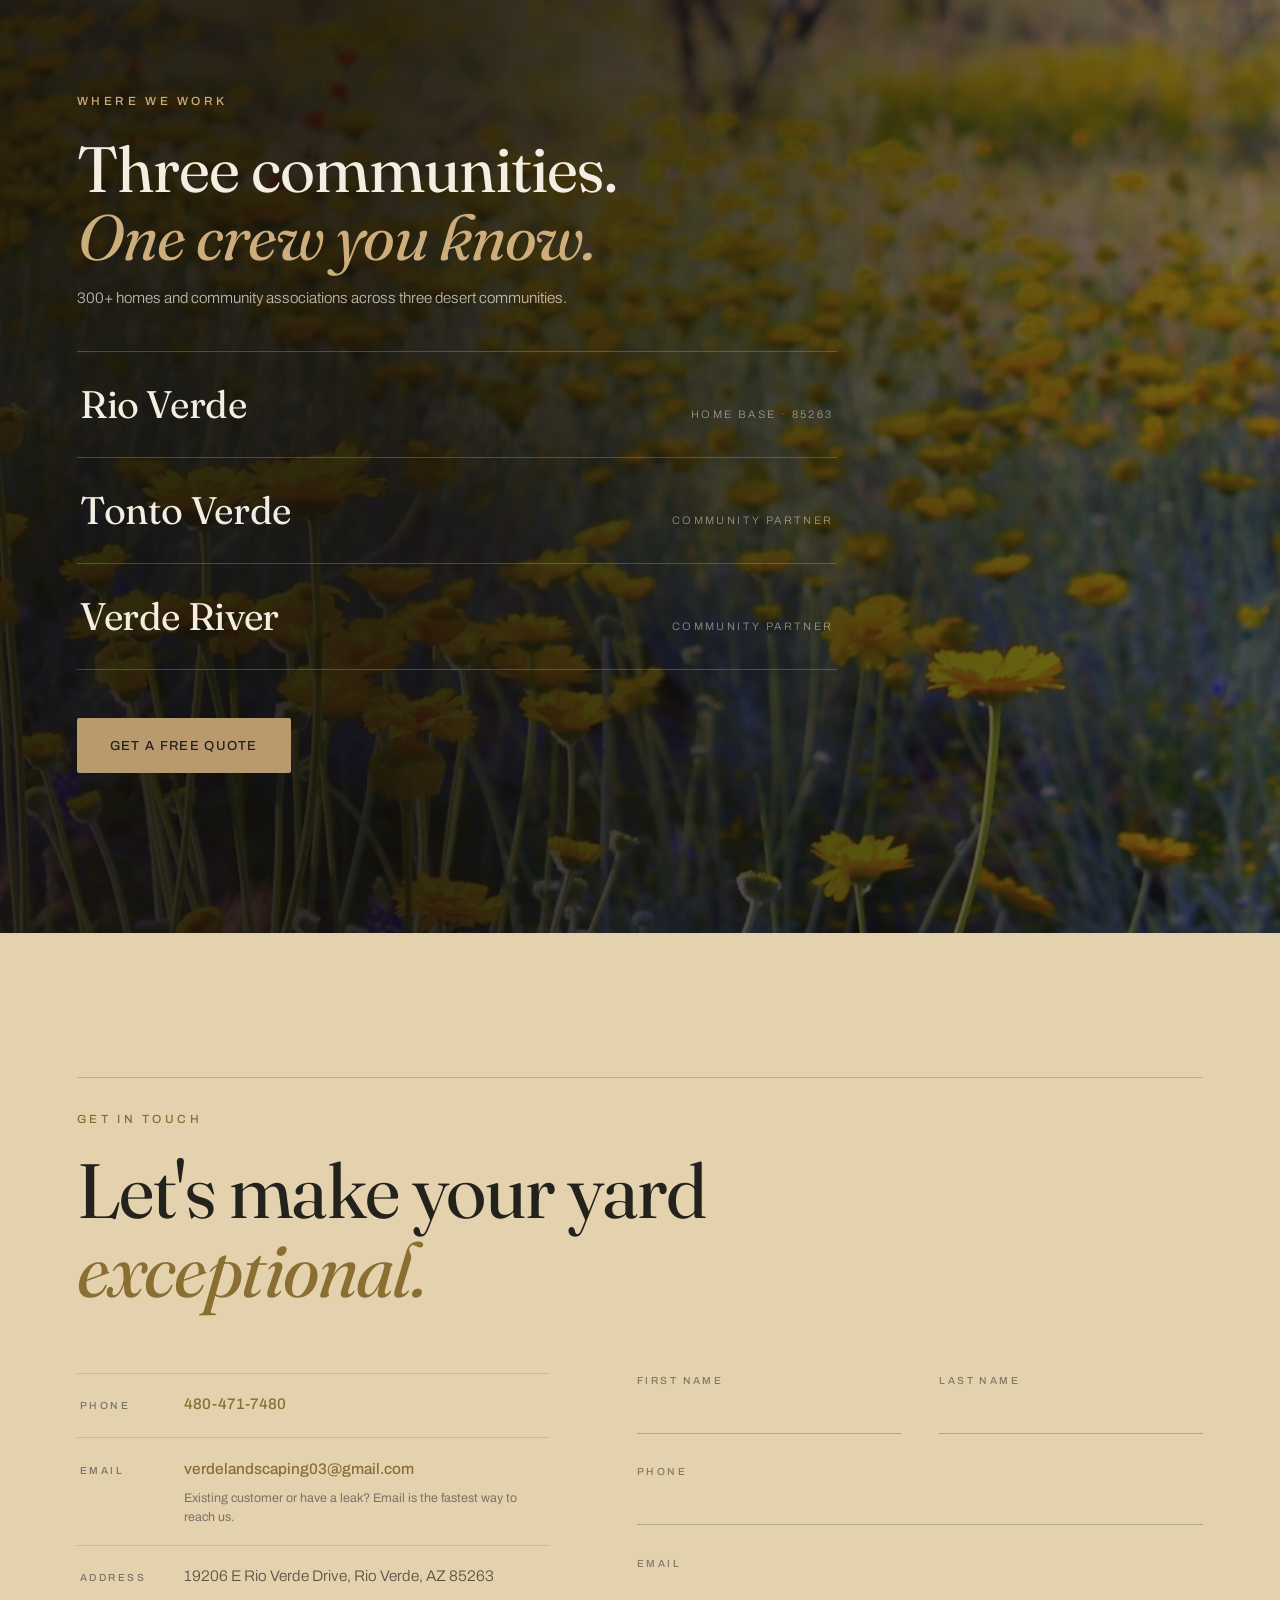
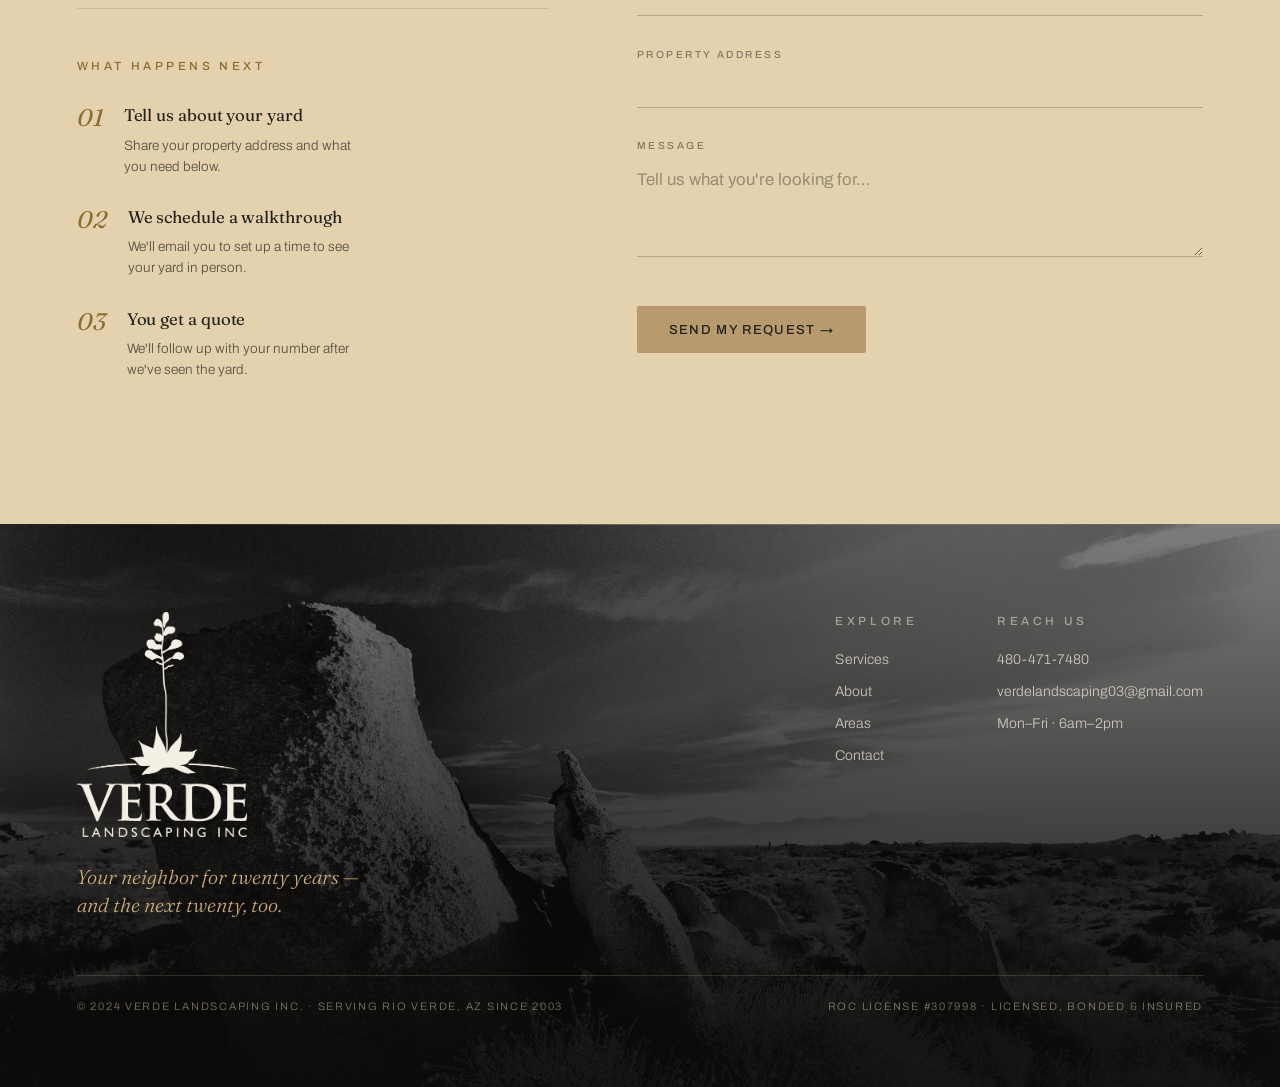
==== commit 4fc0c570: "Use real agave logo for favicon + fix mobile question-card spacing Favicon: replace the placeholder " ====
--- a/index.html
+++ b/index.html
@@ -6,8 +6,10 @@
 <title>Verde Landscaping Inc. — Rio Verde, Arizona</title>
 <meta name="description" content="Family-run landscaping in Rio Verde, Tonto Verde & Verde River, AZ. Licensed, bonded & insured. Serving 300+ homes since 2003.">
 <link rel="icon" href="/favicon.ico" sizes="any">
-<link rel="icon" type="image/png" sizes="32x32" href="assets/favicon-32.png">
-<link rel="icon" type="image/png" sizes="16x16" href="assets/favicon-16.png">
+<link rel="icon" type="image/png" sizes="32x32" href="assets/favicon-32.png" media="(prefers-color-scheme: light)">
+<link rel="icon" type="image/png" sizes="16x16" href="assets/favicon-16.png" media="(prefers-color-scheme: light)">
+<link rel="icon" type="image/png" sizes="32x32" href="assets/favicon-dark-32.png" media="(prefers-color-scheme: dark)">
+<link rel="icon" type="image/png" sizes="16x16" href="assets/favicon-dark-16.png" media="(prefers-color-scheme: dark)">
 <link rel="icon" type="image/png" sizes="192x192" href="assets/favicon-192.png">
 <link rel="apple-touch-icon" sizes="180x180" href="assets/apple-touch-icon.png">
 <meta property="og:image" content="https://verdelandscapinginc.com/assets/favicon-512.png">
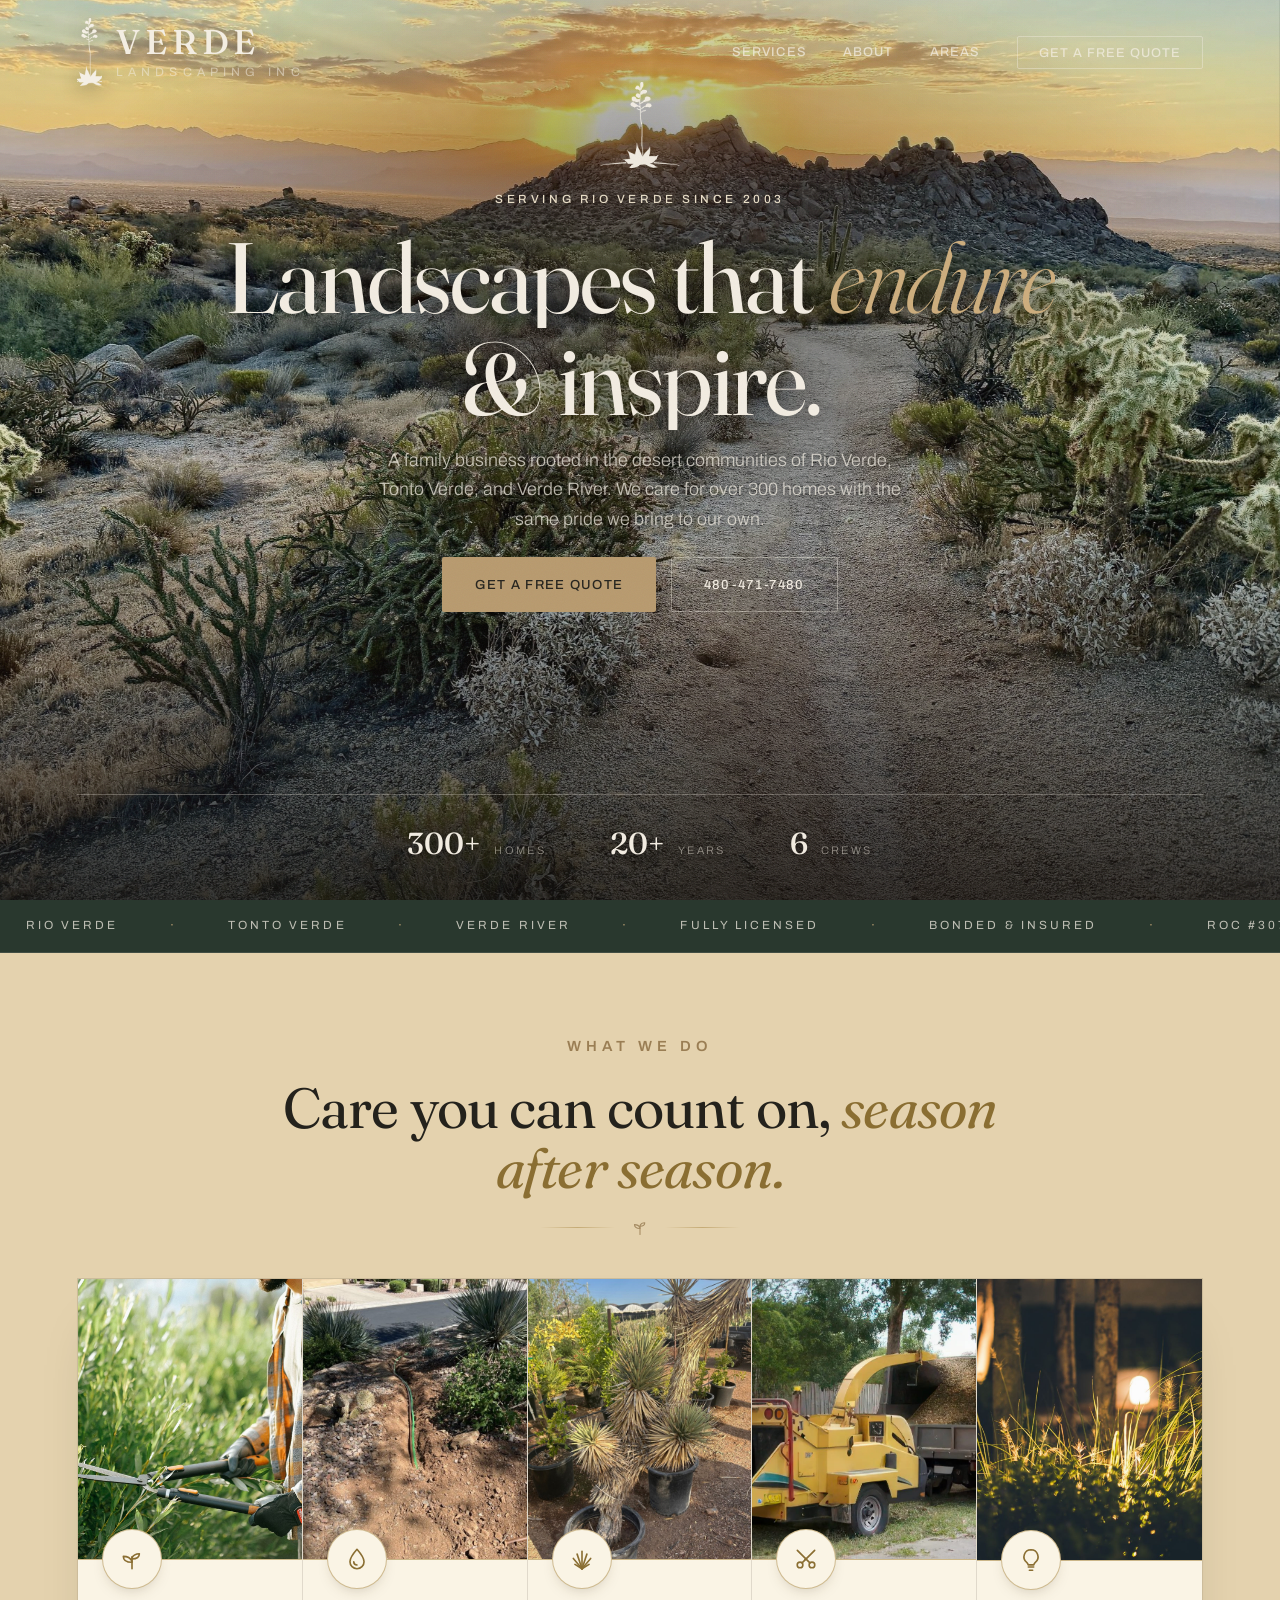
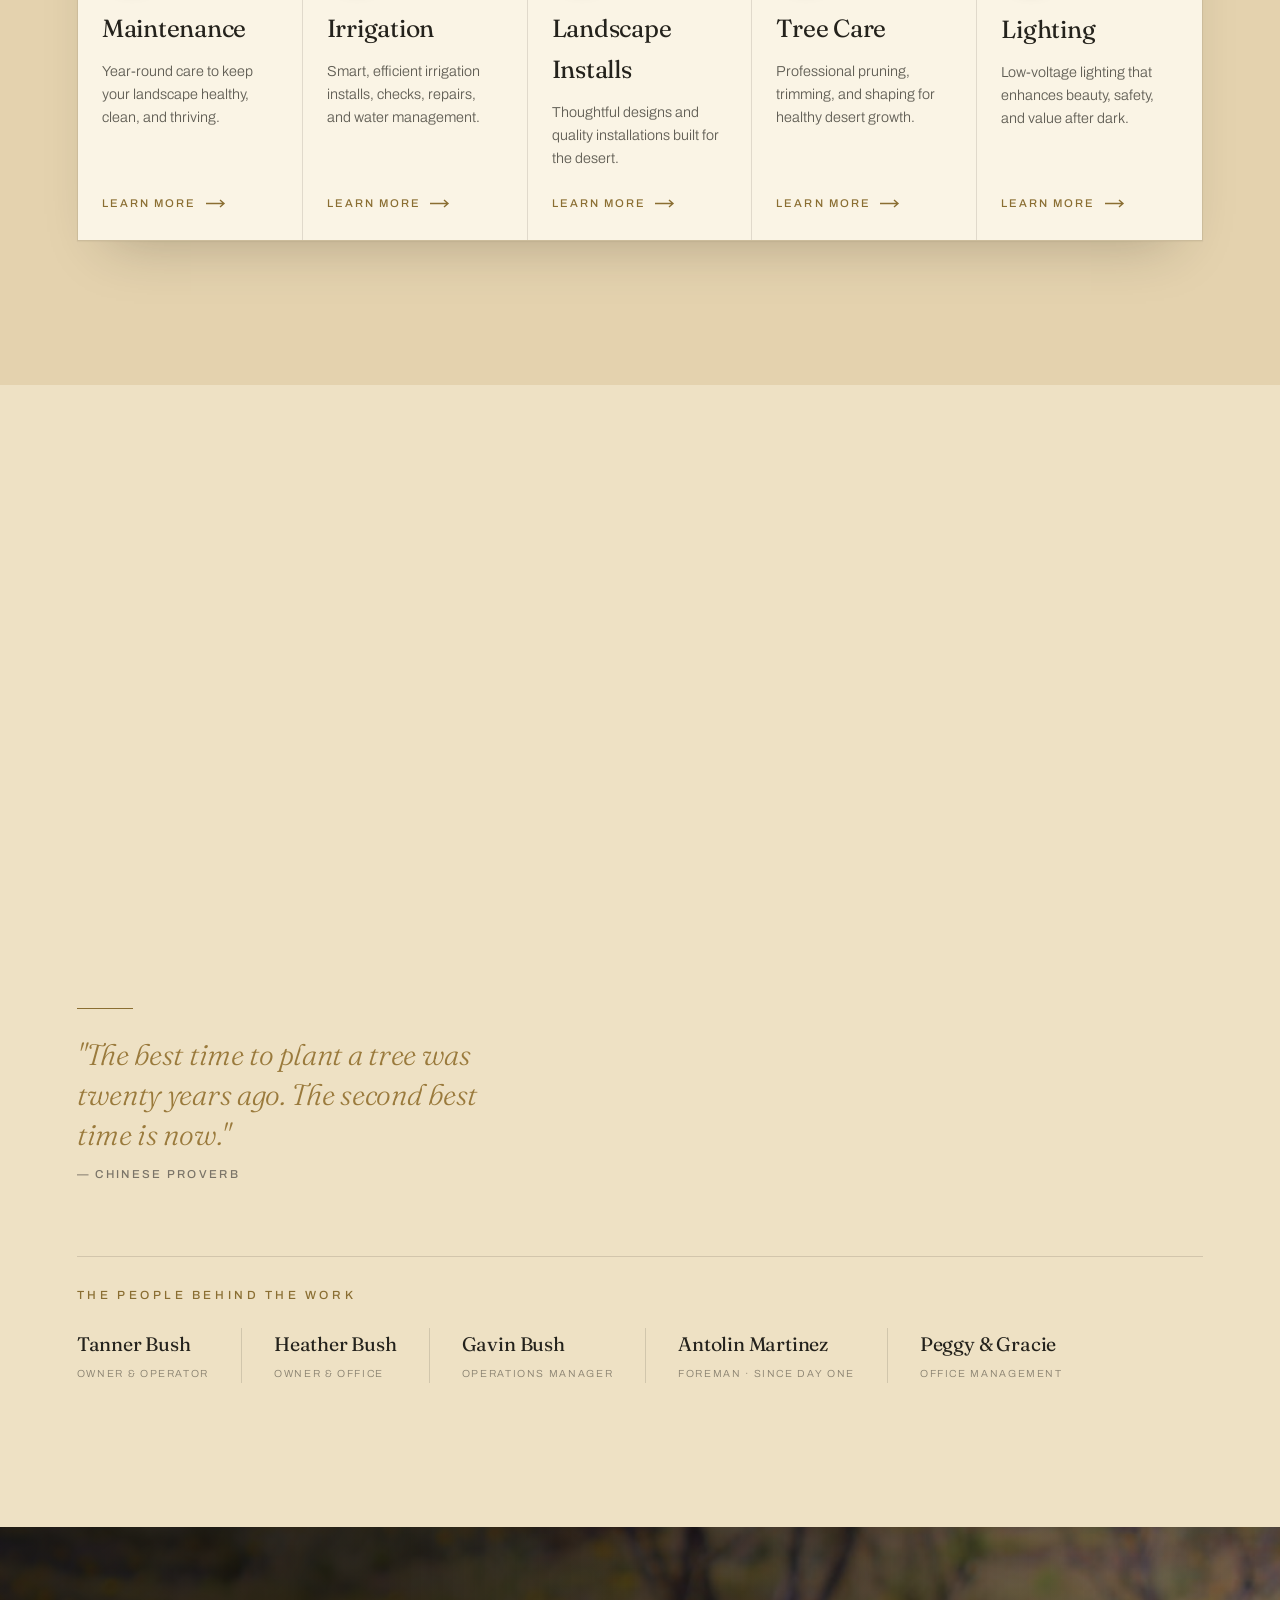
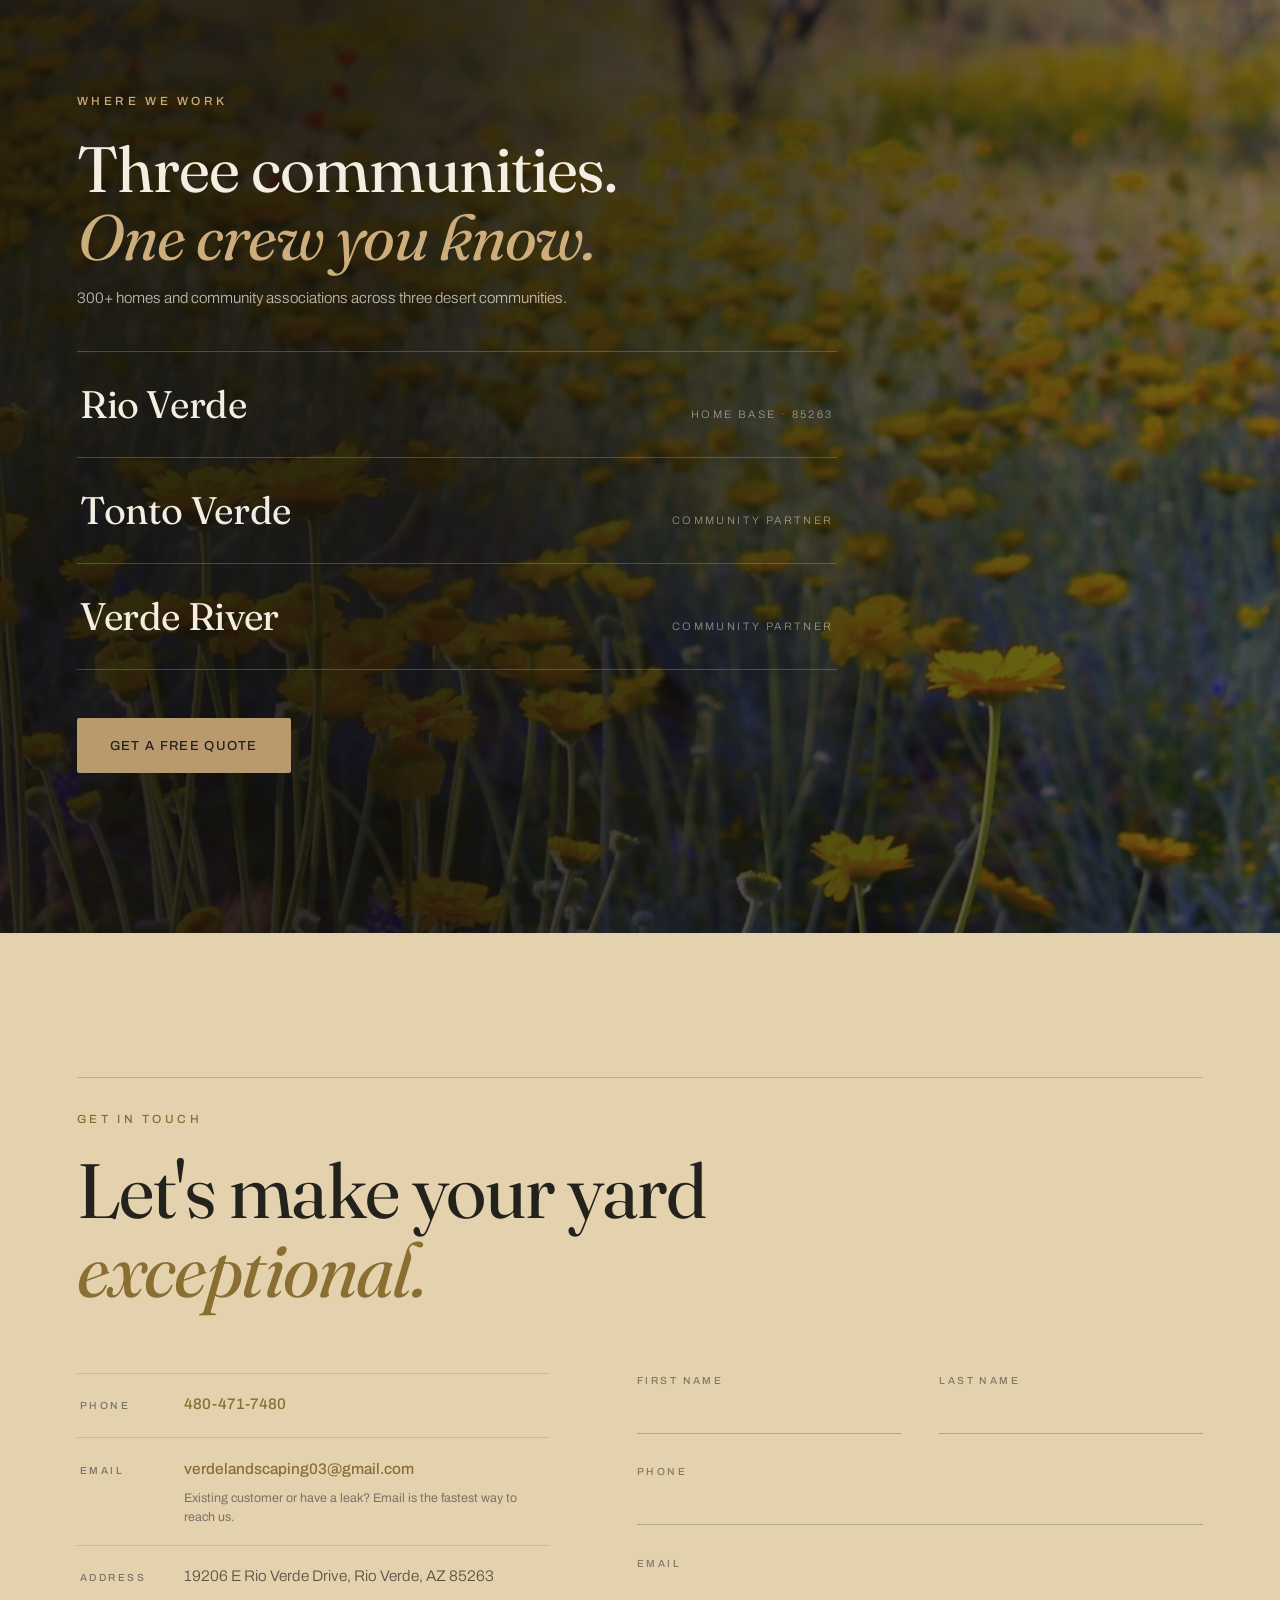
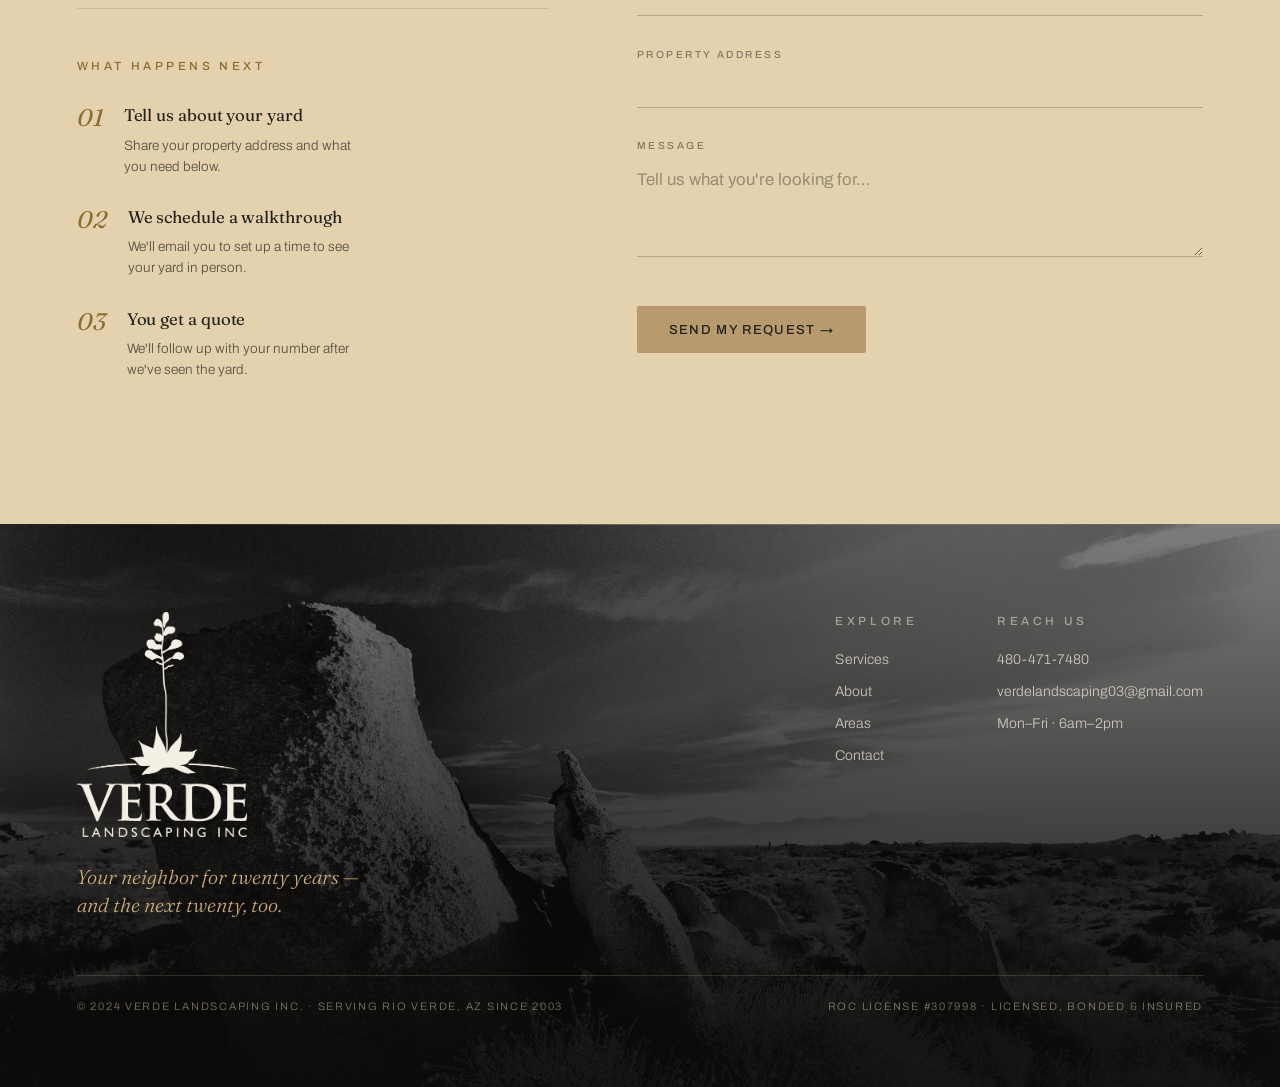
==== commit 0c33b7e2: "Enlarge nav logo lockup for legibility Scale up the agave mark and VERDE wordmark in the header so t" ====
--- a/index.html
+++ b/index.html
@@ -6,10 +6,8 @@
 <title>Verde Landscaping Inc. — Rio Verde, Arizona</title>
 <meta name="description" content="Family-run landscaping in Rio Verde, Tonto Verde & Verde River, AZ. Licensed, bonded & insured. Serving 300+ homes since 2003.">
 <link rel="icon" href="/favicon.ico" sizes="any">
-<link rel="icon" type="image/png" sizes="32x32" href="assets/favicon-32.png" media="(prefers-color-scheme: light)">
-<link rel="icon" type="image/png" sizes="16x16" href="assets/favicon-16.png" media="(prefers-color-scheme: light)">
-<link rel="icon" type="image/png" sizes="32x32" href="assets/favicon-dark-32.png" media="(prefers-color-scheme: dark)">
-<link rel="icon" type="image/png" sizes="16x16" href="assets/favicon-dark-16.png" media="(prefers-color-scheme: dark)">
+<link rel="icon" type="image/png" sizes="32x32" href="assets/favicon-32.png">
+<link rel="icon" type="image/png" sizes="16x16" href="assets/favicon-16.png">
 <link rel="icon" type="image/png" sizes="192x192" href="assets/favicon-192.png">
 <link rel="apple-touch-icon" sizes="180x180" href="assets/apple-touch-icon.png">
 <meta property="og:image" content="https://verdelandscapinginc.com/assets/favicon-512.png">
@@ -92,13 +90,14 @@
 .nav-inner{display:flex;align-items:center;justify-content:space-between;padding:1.1rem var(--pad)}
 .nav.solid .nav-inner{padding:.75rem var(--pad)}
 .lockup{display:flex;align-items:center;gap:.85rem}
-.logo-mark{height:44px;width:auto;transition:height .45s var(--ease)}
-.nav.solid .logo-mark{height:36px}
+.logo-mark{height:68px;width:auto;filter:drop-shadow(0 2px 10px rgba(13,9,7,.45));transition:height .45s var(--ease)}
+.nav.solid .logo-mark{height:54px;filter:none}
 .logo-mark.mark-dark{display:none}
 .nav.solid .logo-mark.mark-light{display:none}
 .nav.solid .logo-mark.mark-dark{display:block}
-.logo-text{font-family:var(--serif);font-weight:500;font-size:1.25rem;letter-spacing:.14em;color:var(--on-dark);line-height:1;transition:color .45s}
-.logo-text small{display:block;font-family:var(--sans);font-weight:400;font-size:.52rem;letter-spacing:.42em;text-transform:uppercase;color:var(--on-dark-50);margin-top:.35rem;transition:color .45s}
+.logo-text{font-family:var(--serif);font-weight:500;font-size:2.15rem;letter-spacing:.14em;color:var(--on-dark);line-height:1;text-shadow:0 2px 14px rgba(13,9,7,.5);transition:color .45s,text-shadow .45s}
+.logo-text small{display:block;font-family:var(--sans);font-weight:400;font-size:.76rem;letter-spacing:.42em;text-transform:uppercase;color:var(--on-dark-50);margin-top:.46rem;transition:color .45s}
+.nav.solid .logo-text{text-shadow:none}
 .nav.solid .logo-text{color:var(--cream)}
 .nav.solid .logo-text small{color:var(--cream-50)}
 .nav-links{display:flex;align-items:center;gap:2.3rem;list-style:none}
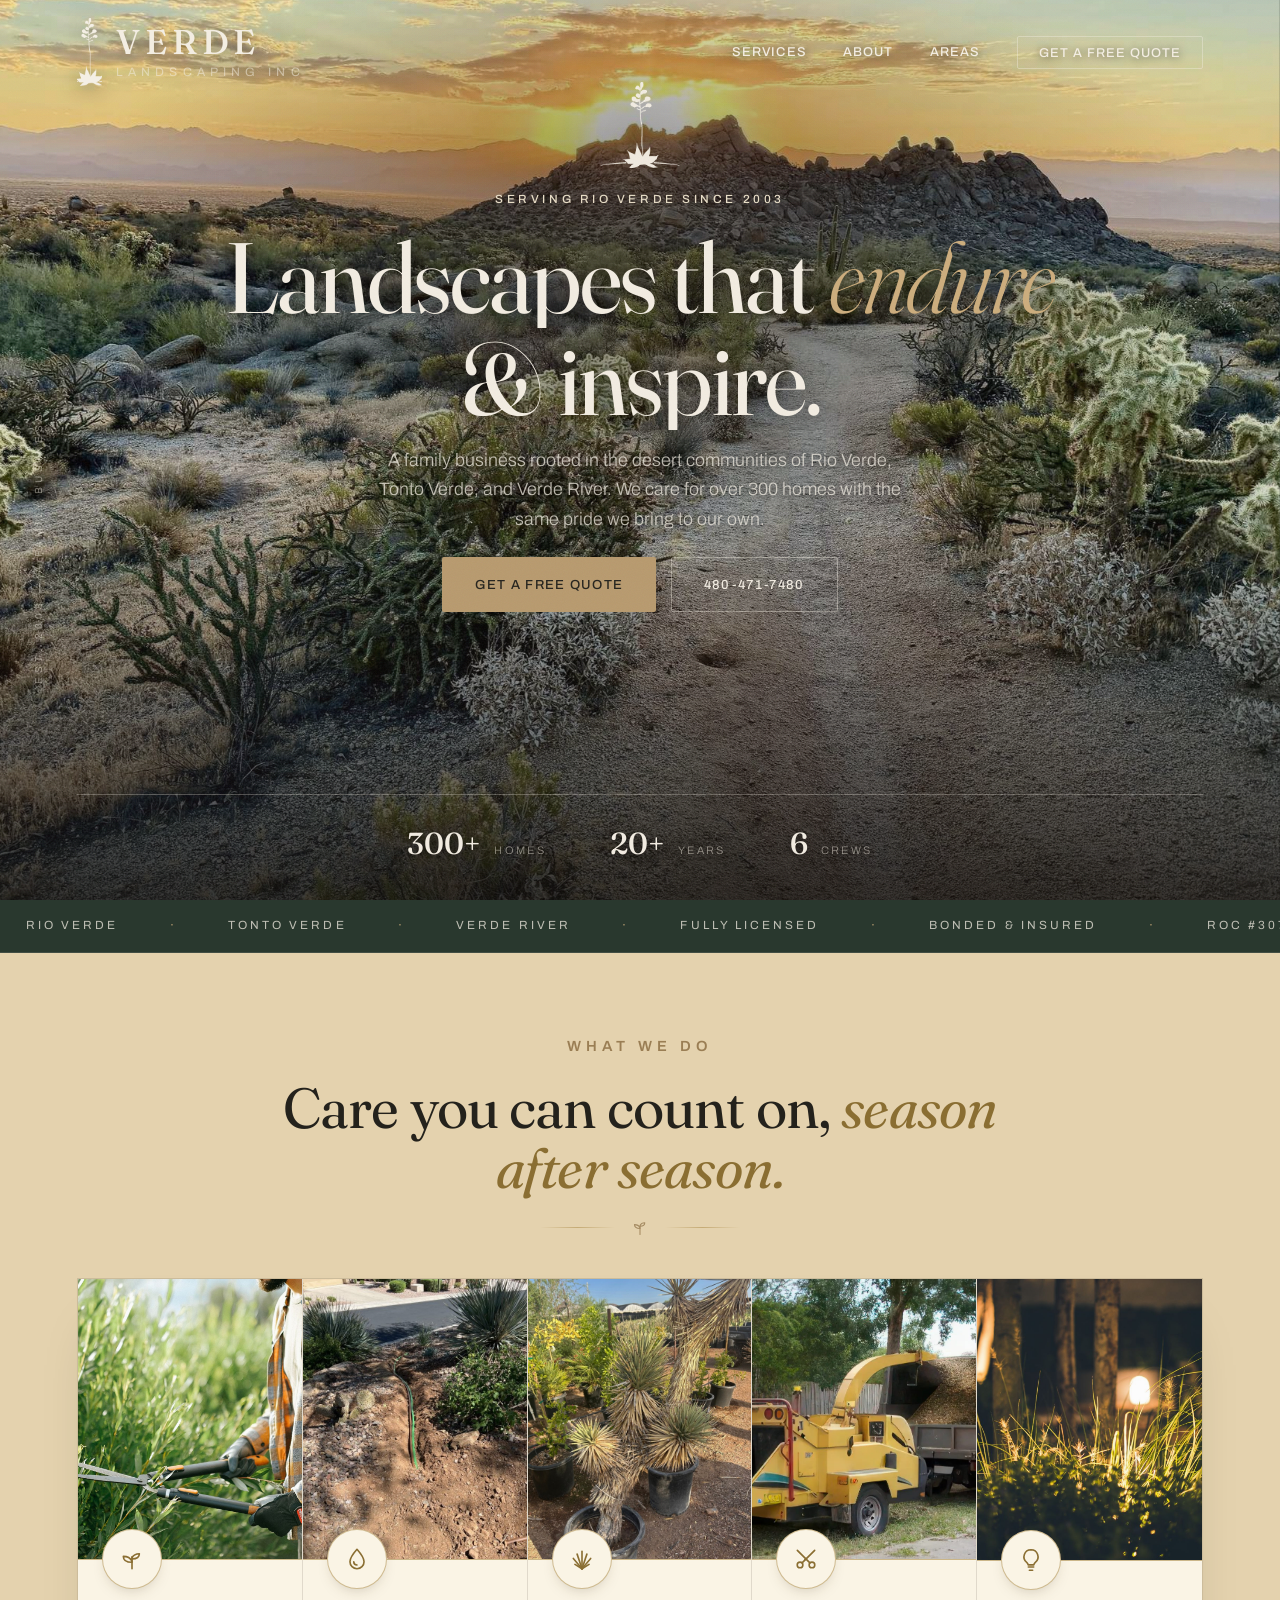
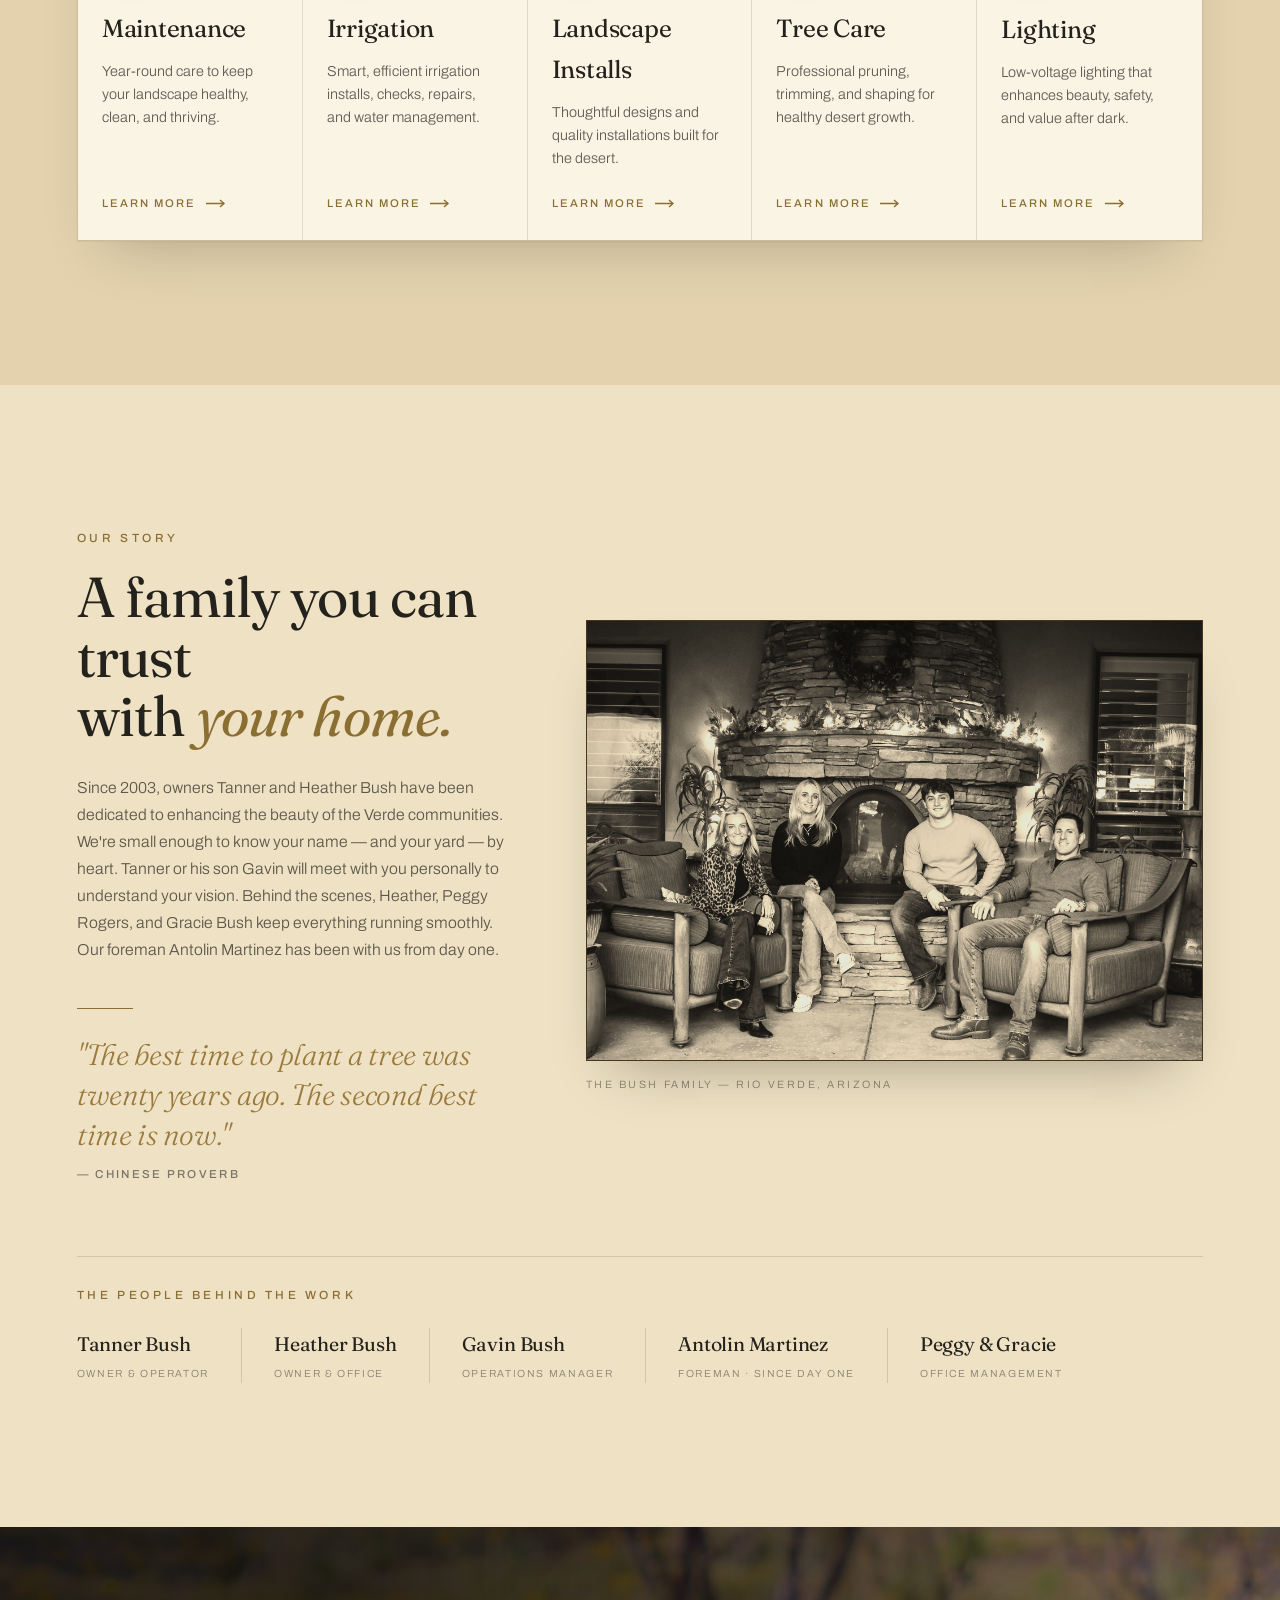
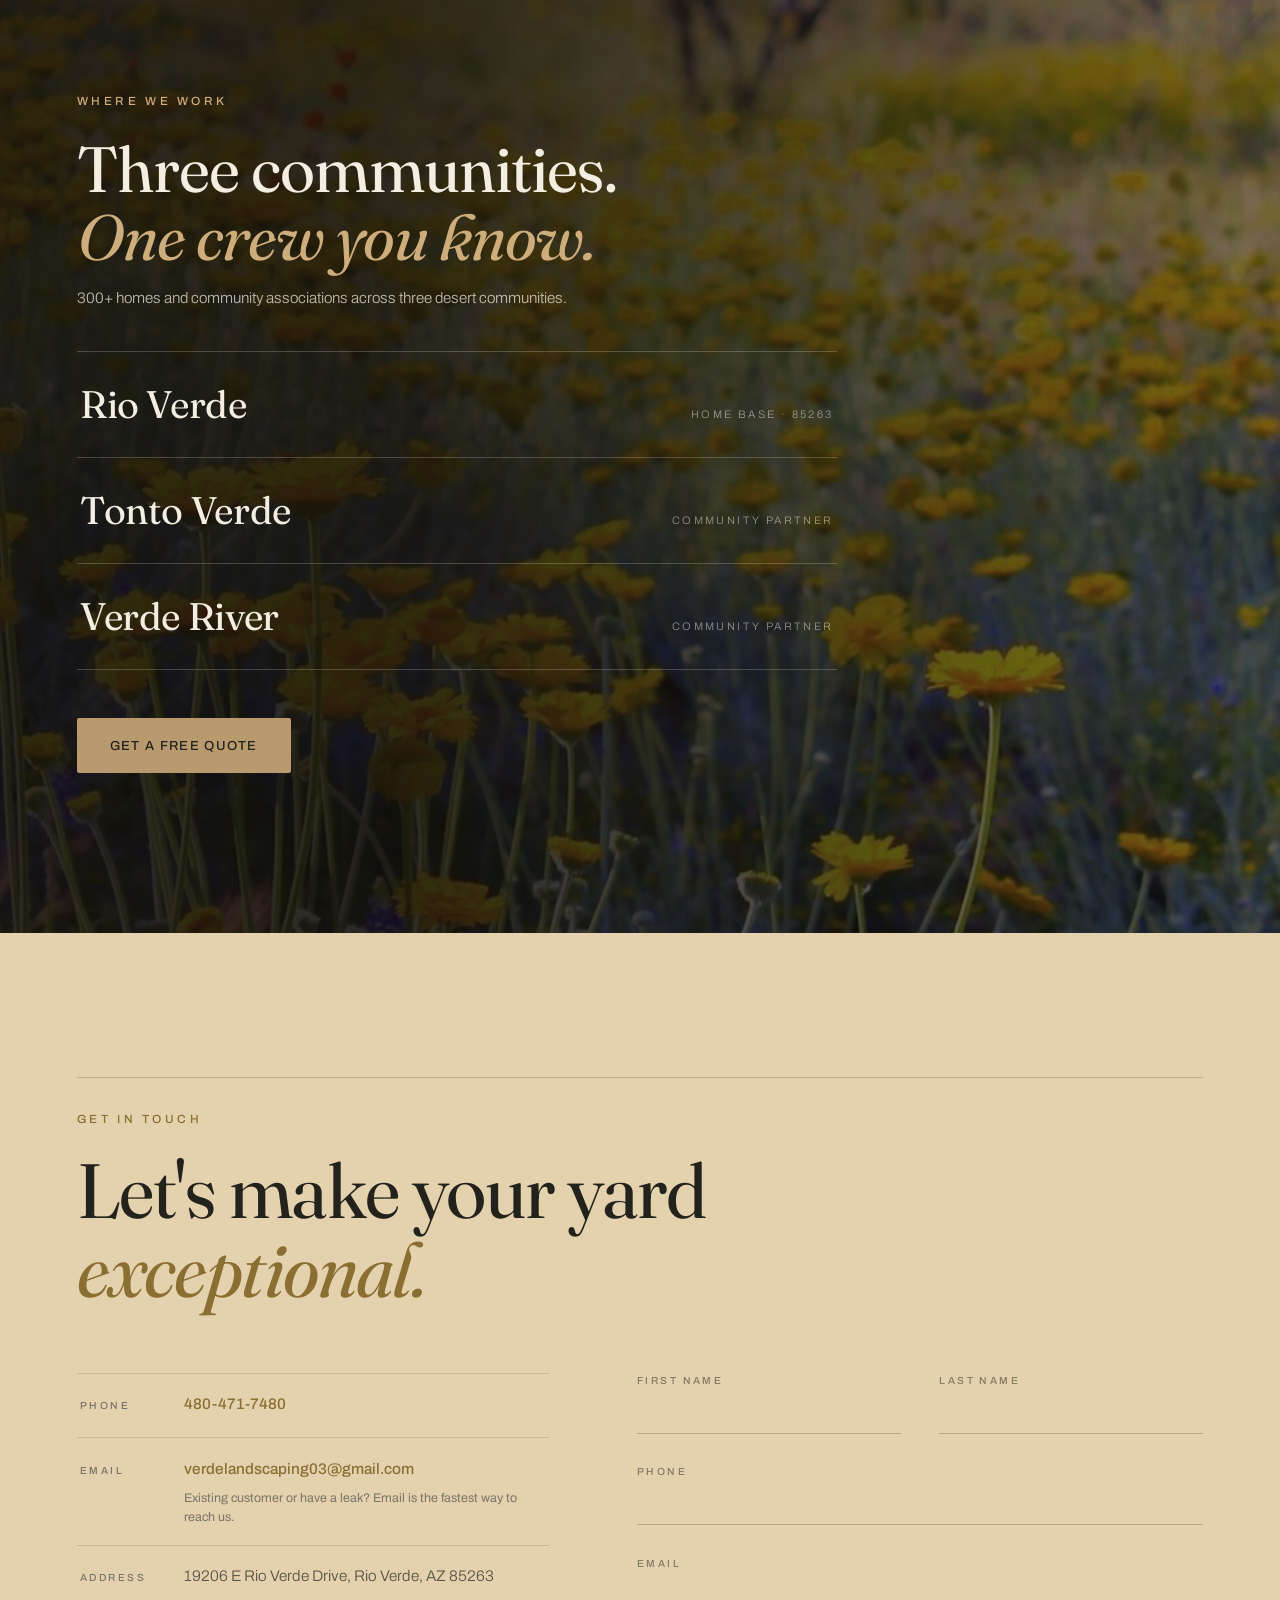
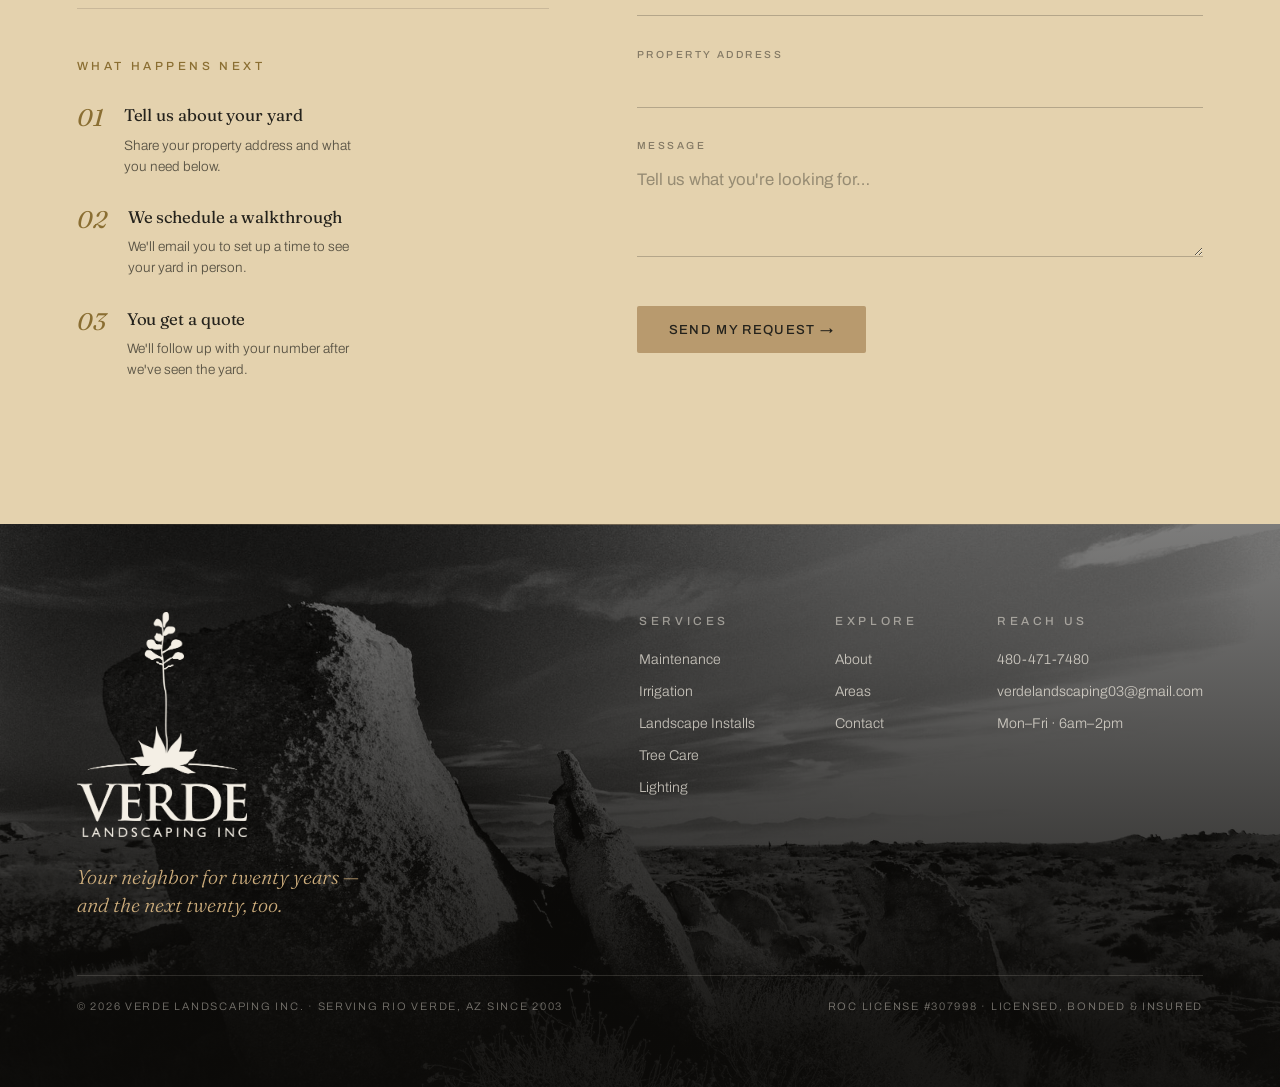
==== commit 4eeeaecc: "Premium polish pass: subpage nav/footer links, mobile fixes, lighter photos - Footer now links all 5" ====
--- a/index.html
+++ b/index.html
@@ -16,6 +16,7 @@
 <link rel="preconnect" href="https://fonts.googleapis.com">
 <link rel="preconnect" href="https://fonts.gstatic.com" crossorigin>
 <link href="https://fonts.googleapis.com/css2?family=Fraunces:ital,opsz,wght@0,9..144,300;0,9..144,400;0,9..144,500;0,9..144,600;1,9..144,300;1,9..144,400;1,9..144,500&family=Archivo:wght@300;400;500;600&display=swap" rel="stylesheet">
+<link rel="preload" as="image" href="assets/photos/hero.jpg">
 <style>
 :root{
   --bg:#E4D2AE;          /* tan page backdrop */
@@ -101,9 +102,9 @@
 .nav.solid .logo-text{color:var(--cream)}
 .nav.solid .logo-text small{color:var(--cream-50)}
 .nav-links{display:flex;align-items:center;gap:2.3rem;list-style:none}
-.nav-links a{font-size:.8rem;font-weight:500;letter-spacing:.08em;text-transform:uppercase;color:var(--on-dark-70);transition:color .3s}
+.nav-links a{font-size:.8rem;font-weight:500;letter-spacing:.08em;text-transform:uppercase;color:var(--on-dark);text-shadow:0 1px 10px rgba(13,9,7,.65);transition:color .3s}
 .nav-links a:hover{color:var(--on-dark)}
-.nav.solid .nav-links a{color:var(--cream-70)}
+.nav.solid .nav-links a{color:var(--cream-70);text-shadow:none}
 .nav.solid .nav-links a:hover{color:var(--cream)}
 .nav-cta{border:1px solid rgba(243,237,226,.4);padding:.55rem 1.3rem;border-radius:2px;transition:all .3s!important}
 .nav-cta:hover{background:var(--green);border-color:var(--green);color:var(--cream)!important}
@@ -113,6 +114,10 @@
 .nav-toggle span{position:absolute;left:0;width:100%;height:1.5px;background:var(--on-dark);transition:.3s}
 .nav.solid .nav-toggle span{background:var(--cream)}
 .nav-toggle span:nth-child(1){top:4px}.nav-toggle span:nth-child(2){top:11px}.nav-toggle span:nth-child(3){top:18px}
+.nav-toggle[aria-expanded="true"] span{background:var(--cream)}
+.nav-toggle[aria-expanded="true"] span:nth-child(1){top:11px;transform:rotate(45deg)}
+.nav-toggle[aria-expanded="true"] span:nth-child(2){opacity:0}
+.nav-toggle[aria-expanded="true"] span:nth-child(3){top:11px;transform:rotate(-45deg)}
 
 /* ============ HERO ============ */
 .hero{position:relative;min-height:100vh;display:flex;flex-direction:column;justify-content:flex-end;overflow:hidden;background:var(--night)}
@@ -394,20 +399,31 @@
   .about-roster li{flex:0 0 100%}
 }
 @media (max-width:760px){
+  .nav-inner{position:relative;z-index:102}
+  .lockup{position:relative;z-index:101}
   .nav-links{
-    position:fixed;inset:0 0 auto 0;padding:6rem var(--pad) 3rem;
+    position:fixed;inset:0 0 auto 0;padding:6rem var(--pad) 2.8rem;
     flex-direction:column;align-items:flex-start;gap:1.7rem;
-    background:rgba(228,210,174,.98);transform:translateY(-105%);transition:transform .45s var(--ease);
+    background:#F7F0DE;box-shadow:0 26px 50px -20px rgba(36,31,22,.4);
+    border-bottom:1px solid var(--cream-line);
+    transform:translateY(-105%);transition:transform .45s var(--ease);
   }
-  .nav-links a{color:var(--cream-70)}
+  .nav-links a{color:var(--cream-70);text-shadow:none}
   .nav-links a:hover{color:var(--cream)}
   .nav-cta{border-color:rgba(36,34,28,.25)}
   .nav-links.open{transform:none}
   .nav-toggle{display:block}
   .hero-side{display:none}
   .hero-logo{height:96px}
-  .hero-strip{justify-content:flex-start}
+  .hero::after{background:radial-gradient(70% 52% at 50% 34%,rgba(15,11,8,.5),transparent 80%),linear-gradient(to top,rgba(15,11,8,.85),rgba(15,11,8,.4) 46%,rgba(15,11,8,.08) 100%)}
+  .hero-strip{justify-content:space-between;gap:1rem;flex-wrap:nowrap}
+  .hstat{gap:.5rem}
+  .hstat b{font-size:1.4rem}
+  .hstat span{font-size:.58rem;letter-spacing:.14em}
   .logo-mark{height:36px}
+  .nav.solid .logo-mark{height:36px}
+  .logo-text{font-size:1.3rem}
+  .logo-text small{font-size:.52rem;letter-spacing:.34em;margin-top:.3rem}
   .svc-panel-inner{padding:2.6rem var(--pad)}
   .form-row{grid-template-columns:1fr;gap:0}
   .footer-cols{gap:2.5rem}
@@ -647,9 +663,18 @@
     </div>
     <div class="footer-cols">
       <div class="fcol">
+        <span class="label">Services</span>
+        <ul>
+          <li><a href="maintenance.html">Maintenance</a></li>
+          <li><a href="irrigation.html">Irrigation</a></li>
+          <li><a href="installs.html">Landscape Installs</a></li>
+          <li><a href="tree-care.html">Tree Care</a></li>
+          <li><a href="lighting.html">Lighting</a></li>
+        </ul>
+      </div>
+      <div class="fcol">
         <span class="label">Explore</span>
         <ul>
-          <li><a href="#services">Services</a></li>
           <li><a href="#about">About</a></li>
           <li><a href="#areas">Areas</a></li>
           <li><a href="#contact">Contact</a></li>
@@ -666,7 +691,7 @@
     </div>
   </div>
   <div class="footer-legal">
-    <span>© 2024 Verde Landscaping Inc. · Serving Rio Verde, AZ since 2003</span>
+    <span>© 2026 Verde Landscaping Inc. · Serving Rio Verde, AZ since 2003</span>
     <span>ROC License #307998 · Licensed, Bonded &amp; Insured</span>
   </div>
 </footer>
@@ -719,7 +744,10 @@
     nav.classList.add('solid');
   });
   links.querySelectorAll('a').forEach(function(a){
-    a.addEventListener('click', function(){ links.classList.remove('open'); });
+    a.addEventListener('click', function(){
+      links.classList.remove('open');
+      toggle.setAttribute('aria-expanded', 'false');
+    });
   });
 
   var io = new IntersectionObserver(function(entries){
